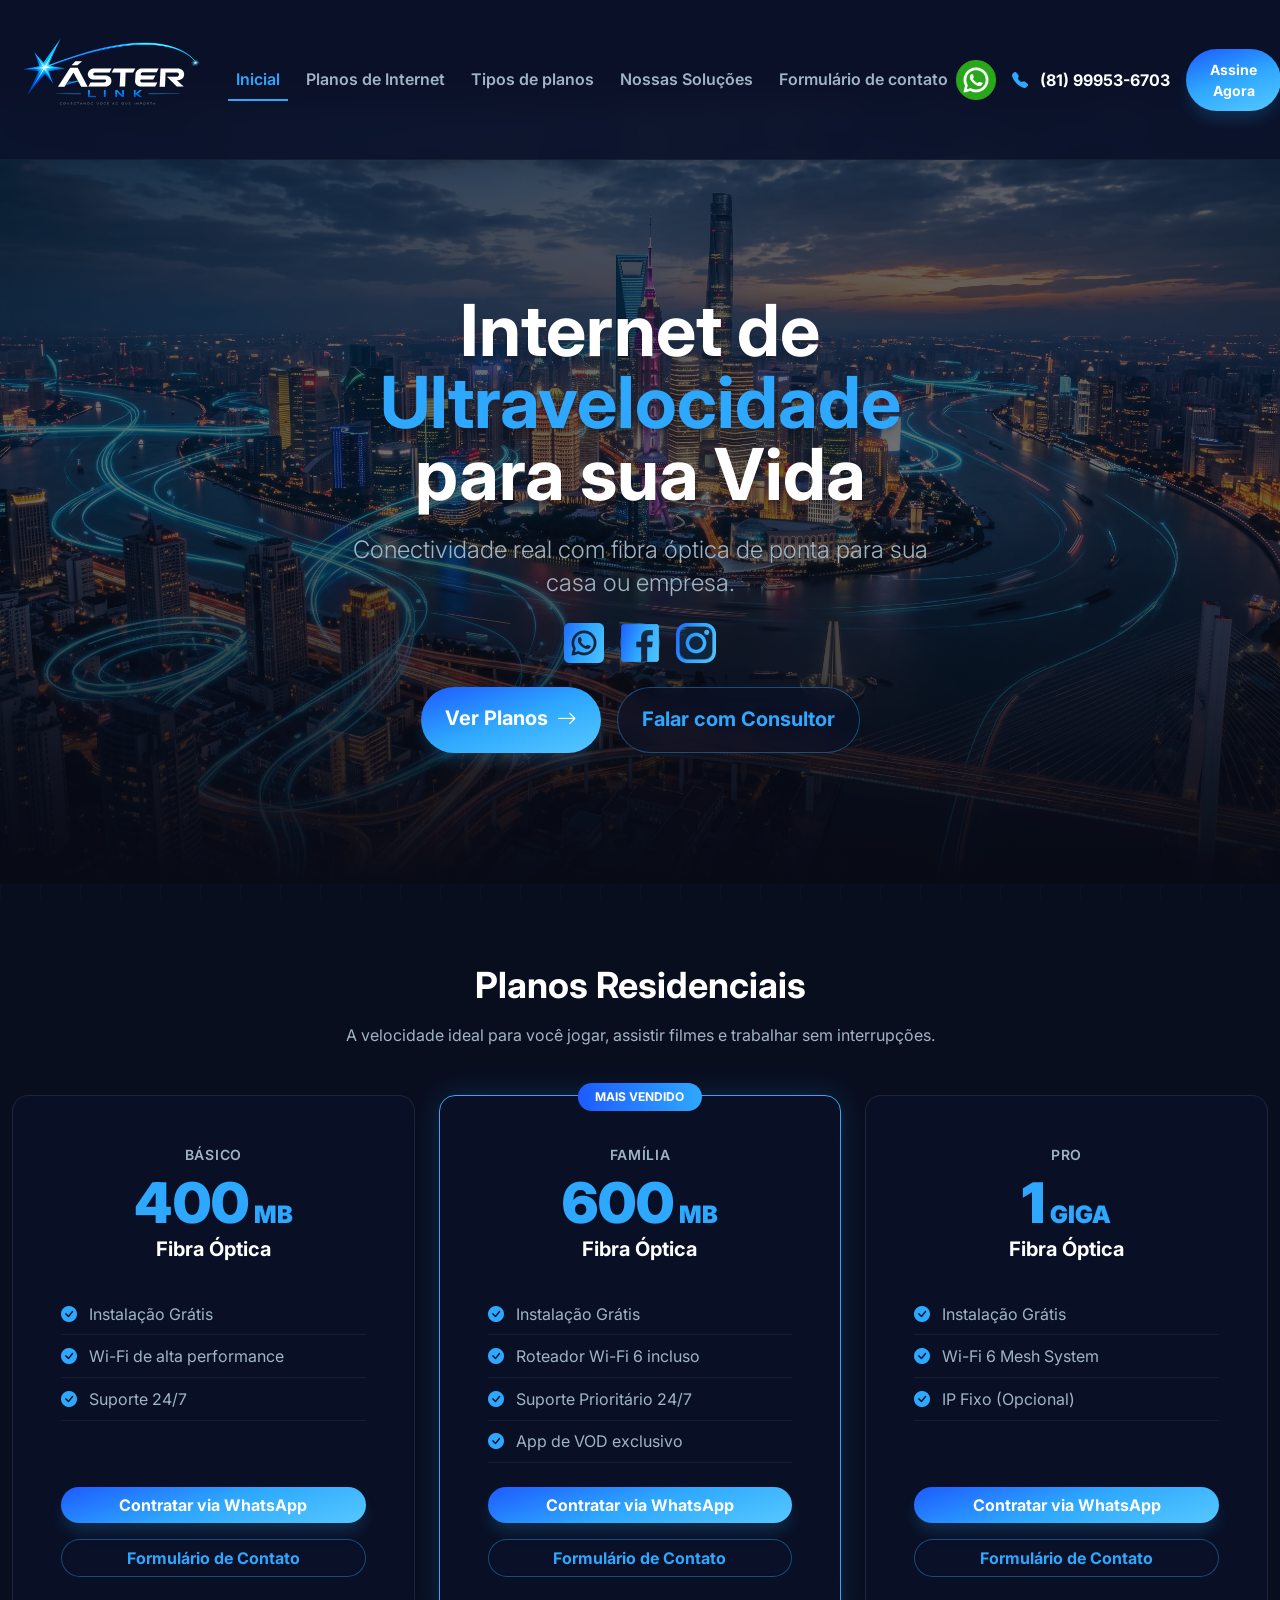
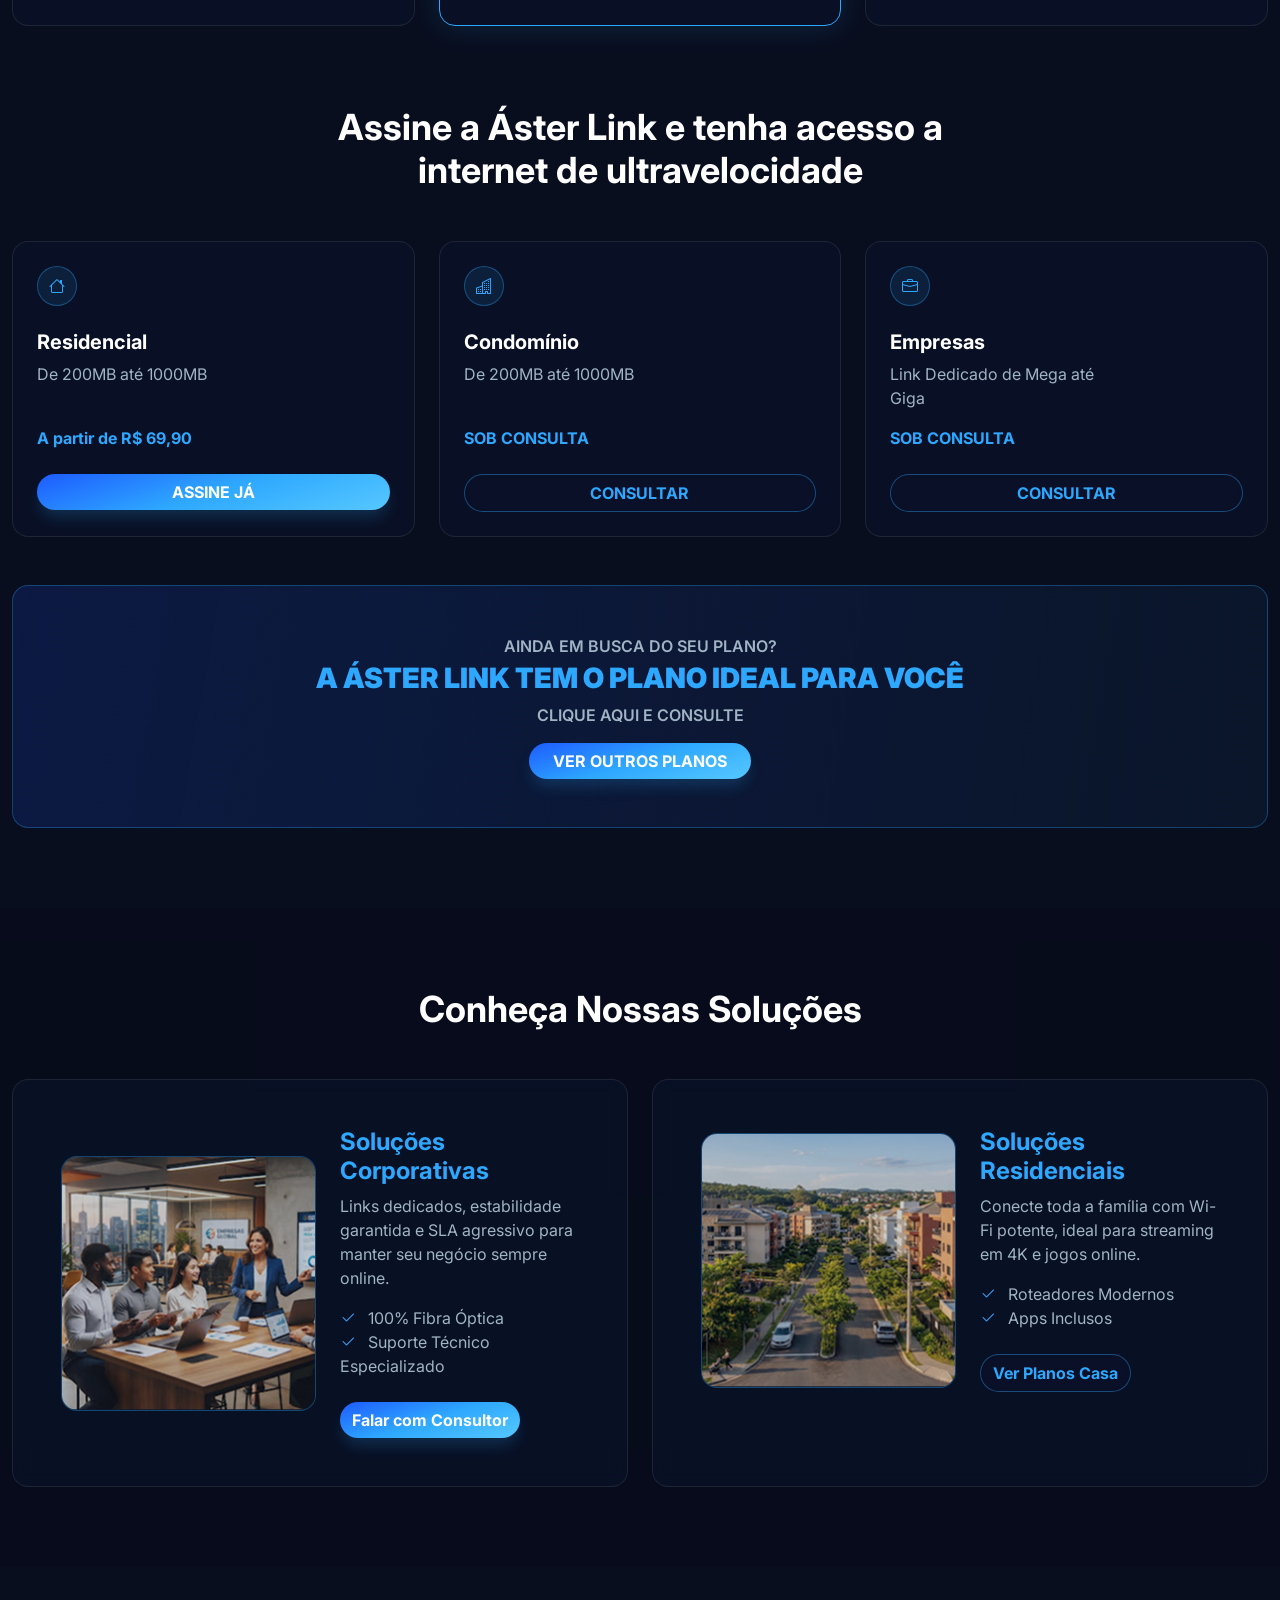
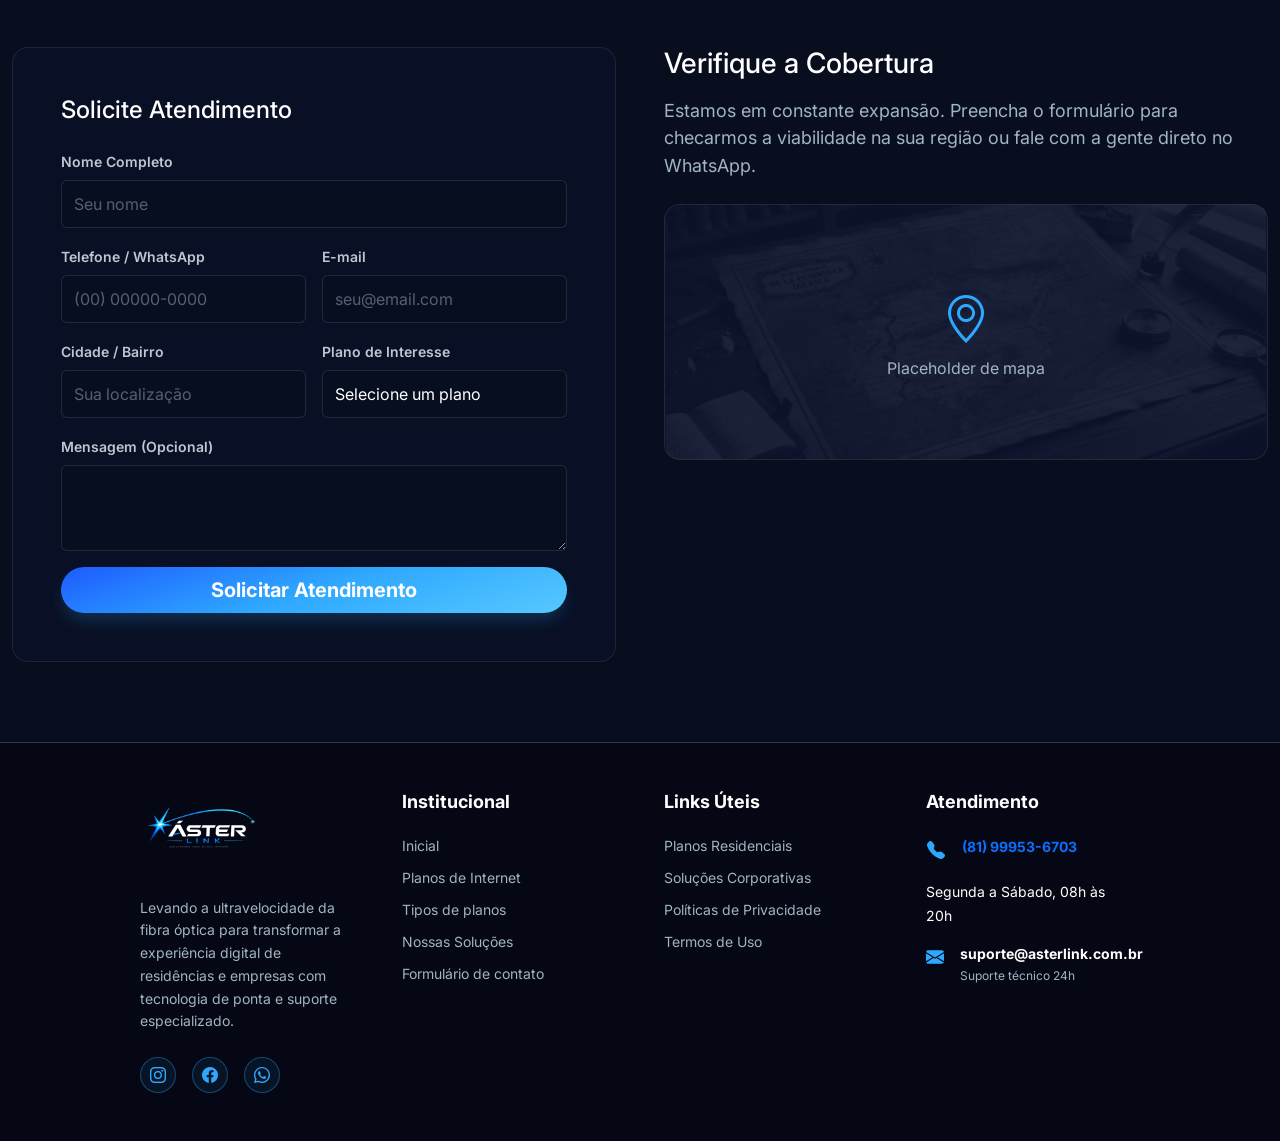
==== index.html @ aaddfce3 "first commit" ====
﻿<!doctype html>
<html lang="pt-BR">
<head>
 <meta charset="utf-8">
  <meta name="viewport" content="width=device-width, initial-scale=1" >
  <title>Internet Fibra Óptica em Jaboatão e Recife | Áster Link</title>
  <meta name="description" content="Planos de fibra óptica para residências, condomínios e empresas em Candeias, Jaboatão dos Guararapes e Recife. Consulte a cobertura.">
  <!-- Substitua pelo domínio definitivo da empresa -->
  <link
    rel="canonical"
    href="https://www.asterlink.com.br/"
  >

  <meta property="og:locale" content="pt_BR">
  <meta property="og:type" content="website">
  <meta property="og:site_name" content="Áster Link">

  <meta
    property="og:title"
    content="Internet Fibra Óptica em Jaboatão e Recife | Áster Link"
  >

  <meta
    property="og:description"
    content="Planos residenciais, empresariais e para condomínios. Consulte a cobertura da Áster Link."
  >

  <meta
    property="og:url"
    content="https://www.asterlink.com.br/"
  >

  <meta
    property="og:image"
    content="https://www.asterlink.com.br/assets/imagens/aster-link-compartilhamento.jpg"
  >

  <meta name="twitter:card" content="summary_large_image">

  <link rel="icon" href="/assets/icon/Fiveicon2.svg">

  <link rel="preconnect" href="https://fonts.googleapis.com">
  <link rel="preconnect" href="https://fonts.gstatic.com" crossorigin>

  <link
    href="https://fonts.googleapis.com/css2?family=Inter:wght@300;400;600;700;900&display=swap"
    rel="stylesheet"
  >

  <link
    href="https://cdn.jsdelivr.net/npm/bootstrap@5.3.8/dist/css/bootstrap.min.css"
    rel="stylesheet"
  >

  <link
    href="https://cdn.jsdelivr.net/npm/bootstrap-icons@1.13.1/font/bootstrap-icons.min.css"
    rel="stylesheet"
  >

  <link rel="stylesheet" href="style.css">
  <script type="application/ld+json">
  {
    "@context": "https://schema.org",
    "@type": "Organization",
    "name": "Áster Link",
    "url": "https://www.asterlink.com.br/",
    "logo": "https://www.asterlink.com.br/assets/logo/aster-link-logo.svg",
    "email": "contato@asterlink.com.br",
    "telephone": "+55-81-XXXXXXXXX",
    "areaServed": [
      {
        "@type": "City",
        "name": "Jaboatão dos Guararapes, Pernambuco"
      },
      {
        "@type": "City",
        "name": "Recife, Pernambuco"
      },
      {
        "@type": "Place",
        "name": "Candeias, Jaboatão dos Guararapes - PE"
      },
      {
        "@type": "Place",
        "name": "Cajueiro Seco, Jaboatão dos Guararapes - PE"
      },
      {
        "@type": "Place",
        "name": "Conjunto Dom Hélder Câmara, Jaboatão dos Guararapes - PE"
      },
      {
        "@type": "Place",
        "name": "Conjunto Residencial Catamarã, Jaboatão dos Guararapes - PE"
      }
    ],
    "sameAs": [
      "URL_REAL_DO_INSTAGRAM",
      "URL_REAL_DO_FACEBOOK"
    ]
  }
  </script>
</head>
<body>
  <header class="site-header">
    <nav class="navbar navbar-expand-xl navbar-dark py-2" aria-label="Navegação principal">
      <div class="container-xl">
        <a class="navbar-brand logo-placeholder d-flex align-items-center justify-content-center" href="#inicio" aria-label="Áster Link - Inicial">
          <!-- <i class="bi bi-broadcast-pin" aria-hidden="true"></i><span>ÁSTER LINK</span> -->
           <img class="logoDaEmpresa" src="assets/logoDaEmpresa/VERSÃO 6 LOGO DA ÁSTER 1SVG.svg" alt="logo ÁSTER LINK">
        </a>
        <button class="navbar-toggler border-0 shadow-none" type="button" data-bs-toggle="collapse" data-bs-target="#mainNav" aria-controls="mainNav" aria-expanded="false" aria-label="Abrir menu">
          <span class="navbar-toggler-icon"></span>
        </button>
        <div class="collapse navbar-collapse" id="mainNav">
          <ul class="navbar-nav primary-nav me-auto mb-3 mb-xl-0">
            <li class="nav-item"><a class="nav-link active" href="#inicio">Inicial</a></li>
            <li class="nav-item"><a class="nav-link" href="#planos">Planos de Internet</a></li>
            <li class="nav-item"><a class="nav-link" href="#modelos">Tipos de planos</a></li>
            <li class="nav-item"><a class="nav-link" href="#solucoes">Nossas Soluções</a></li>
            <li class="nav-item"><a class="nav-link" href="#formulario">Formulário de contato</a></li>
          </ul>
          <div class="d-flex flex-column flex-xl-row align-items-xl-center gap-3">
            <a href="https://wa.me/5581999536703">
              <img id="whatMenu" src="assets/IconesDeRedeSociais/whatsapp menu.svg" alt="" srcset="">
            </a>
            <a class="contact-link" href="tel:+5581999536703">
                <i class="bi bi-telephone-fill me-2" aria-hidden="true"></i>
               (81) 99953-6703</a>
            <a class="btn btn-gradient btn-sm rounded-pill px-4 btnPreenchimento" href="#formulario">Assine Agora</a>
          </div>
        </div>
      </div>
    </nav>
  </header>

  <main>
    <section id="inicio" class="hero d-flex align-items-center text-center">
      <div class="container position-relative">
        <div class="row justify-content-center">
          <div class="col-lg-9">
            <h1 class="hero-title mb-4">Internet de<br><span>Ultravelocidade</span><br>para sua Vida</h1>
            <p class="hero-lead mx-auto mb-4">Conectividade real com fibra óptica de ponta para sua<br class="d-none d-md-block"> casa ou empresa.</p>
            <div class="d-flex justify-content-center gap-3 mb-4" aria-label="Ícones temporários">
              <span class="icon-placeholder">
                <!-- <i class="bi bi-wifi"></i> -->
                <a href="https://wa.me/5581999536703">
                  <img class="icons-sessao1" src="assets/IconesDeRedeSociais/whatsapp azul  (1).svg" alt="" srcset="">
                </a>
              </span>
              <span class="icon-placeholder">
                <!-- <i class="bi bi-lightning-charge"></i> -->
                <img class="icons-sessao1" src="assets/IconesDeRedeSociais/Facebook azul.svg" alt="" srcset="">
              </span>
              <span class="icon-placeholder">
                <!-- <i class="bi bi-router"></i> -->
                <img class="icons-sessao1" src="assets/IconesDeRedeSociais/instagram azul  (3).svg" alt="" srcset="">
              </span>
            </div>
            <div class="d-flex flex-column flex-sm-row justify-content-center gap-3">
              <a class="btn btn-gradient btn-lg rounded-pill px-4" id="btn-sessao1-ver-planos" href="#planos">Ver Planos <i class="bi bi-arrow-right ms-1"></i></a>
              <a class="btn btn-outline-brand btn-lg rounded-pill px-4" id="btn-sessao1-falar-com-consultor" href="https://wa.me/5581999536703">Falar com Consultor</a>
            </div>
          </div>
        </div>
      </div>
    </section>

    <section id="planos" class="section-space">
      <div class="container-xl">
        <div class="section-heading text-center mx-auto mb-5">
          <h2>Planos Residenciais</h2>
          <p>A velocidade ideal para você jogar, assistir filmes e trabalhar sem interrupções.</p>
        </div>
        <div class="row g-4 align-items-stretch">
          <div class="col-lg-4">
            <article class="card plan-card h-100 text-center">
              <div class="card-body d-flex flex-column p-4 p-xl-5">
                <span class="plan-label">BÁSICO</span>
                <div class="plan-speed"><strong>400</strong><span>MB</span></div>
                <h3>Fibra Óptica</h3>
                <ul class="list-unstyled plan-features text-start my-4">
                  <li><i class="bi bi-check-circle-fill"></i> Instalação Grátis</li>
                  <li><i class="bi bi-check-circle-fill"></i> Wi-Fi de alta performance</li>
                  <li><i class="bi bi-check-circle-fill"></i> Suporte 24/7</li>
                </ul>
                <div class="mt-auto d-grid gap-3">
                  <a class="btn btn-gradient rounded-pill" href="https://wa.me/5581999536703">Contratar via WhatsApp</a>
                  <a class="btn btn-outline-brand rounded-pill" href="#formulario">Formulário de Contato</a>
                </div>
              </div>
            </article>
          </div>
          <div class="col-lg-4">
            <article class="card plan-card featured h-100 text-center">
              <span class="badge popular-badge rounded-pill">MAIS VENDIDO</span>
              <div class="card-body d-flex flex-column p-4 p-xl-5">
                <span class="plan-label">FAMÍLIA</span>
                <div class="plan-speed"><strong>600</strong><span>MB</span></div>
                <h3>Fibra Óptica</h3>
                <ul class="list-unstyled plan-features text-start my-4">
                  <li><i class="bi bi-check-circle-fill"></i> Instalação Grátis</li>
                  <li><i class="bi bi-check-circle-fill"></i> Roteador Wi-Fi 6 incluso</li>
                  <li><i class="bi bi-check-circle-fill"></i> Suporte Prioritário 24/7</li>
                  <li><i class="bi bi-check-circle-fill"></i> App de VOD exclusivo</li>
                </ul>
                <div class="mt-auto d-grid gap-3">
                  <a class="btn btn-gradient rounded-pill" href="https://wa.me/5581999536703">Contratar via WhatsApp</a>
                  <a class="btn btn-outline-brand rounded-pill" href="#formulario">Formulário de Contato</a>
                </div>
              </div>
            </article>
          </div>
          <div class="col-lg-4">
            <article class="card plan-card h-100 text-center">
              <div class="card-body d-flex flex-column p-4 p-xl-5">
                <span class="plan-label">PRO</span>
                <div class="plan-speed"><strong>1</strong><span>GIGA</span></div>
                <h3>Fibra Óptica</h3>
                <ul class="list-unstyled plan-features text-start my-4">
                  <li><i class="bi bi-check-circle-fill"></i> Instalação Grátis</li>
                  <li><i class="bi bi-check-circle-fill"></i> Wi-Fi 6 Mesh System</li>
                  <li><i class="bi bi-check-circle-fill"></i> IP Fixo (Opcional)</li>
                </ul>
                <div class="mt-auto d-grid gap-3">
                  <a class="btn btn-gradient rounded-pill" href="https://wa.me/5581999536703">Contratar via WhatsApp</a>
                  <a class="btn btn-outline-brand rounded-pill" href="#formulario">Formulário de Contato</a>
                </div>
              </div>
            </article>
          </div>
        </div>
      </div>
    </section>

    <section id="modelos" class="section-space pt-0">
      <div class="container-xl">
        <div class="section-heading text-center mx-auto mb-5">
          <h2>Assine a Áster Link e tenha acesso a<br class="d-none d-md-block"> internet de ultravelocidade</h2>
        </div>
        <div class="row g-4">
          <div class="col-md-4"><article class="card offer-card h-100 p-4"><span class="icon-placeholder mb-4"><i class="bi bi-house"></i></span><h3>Residencial</h3><p>De 200MB até 1000MB</p><strong>A partir de R$ 69,90</strong><a class="btn btn-gradient rounded-pill mt-4" href="https://wa.me/5581999536703">ASSINE JÁ</a></article></div>
          <div class="col-md-4"><article class="card offer-card h-100 p-4"><span class="icon-placeholder mb-4"><i class="bi bi-buildings"></i></span><h3>Condomínio</h3><p>De 200MB até 1000MB</p><strong>SOB CONSULTA</strong><a class="btn btn-outline-brand rounded-pill mt-4" href="https://wa.me/5581999536703">CONSULTAR</a></article></div>
          <div class="col-md-4"><article class="card offer-card h-100 p-4"><span class="icon-placeholder mb-4"><i class="bi bi-briefcase"></i></span><h3>Empresas</h3><p>Link Dedicado de Mega até<br>Giga</p><strong>SOB CONSULTA</strong><a class="btn btn-outline-brand rounded-pill mt-4" href="https://wa.me/5581999536703">CONSULTAR</a></article></div>
        </div>
        <aside class="other-plans mt-5 p-4 p-lg-5 text-center">
          <p class="mb-1">AINDA EM BUSCA DO SEU PLANO?</p>
          <h3>A ÁSTER LINK TEM O PLANO IDEAL PARA VOCÊ</h3>
          <p>CLIQUE AQUI E CONSULTE</p>
          <a class="btn btn-gradient rounded-pill px-4" href="https://wa.me/5581999536703"">VER OUTROS PLANOS</a>
        </aside>
      </div>
    </section>

    <section id="solucoes" class="section-space solutions-section">
      <div class="container-xl">
        <div class="section-heading text-center mx-auto mb-5"><h2>Conheça Nossas Soluções</h2></div>
        <div class="row g-4">
          <div class="col-lg-6">
            <article class="card solution-card h-100 p-4 p-lg-5">
              <div class="row g-4 align-items-center"><div class="col-sm-auto"><div class="solution-photo"><img src="assets/backgroundEImgens/Empresas.png" alt="Soluções Corporativas" loading="lazy"></div></div><div class="col"><h3>Soluções<br>Corporativas</h3><p>Links dedicados, estabilidade garantida e SLA agressivo para manter seu negócio sempre online.</p><ul class="list-unstyled mb-4"><li><i class="bi bi-check2"></i> 100% Fibra Óptica</li><li><i class="bi bi-check2"></i> Suporte Técnico Especializado</li></ul><a class="btn btn-gradient rounded-pill" href="https://wa.me/5581999536703">Falar com Consultor</a></div></div>
            </article>
          </div>
          <div class="col-lg-6">
            <article class="card solution-card h-100 p-4 p-lg-5">
              <div class="row g-4 align-items-center"><div class="col-sm-auto"><div class="solution-photo"><img src="assets/backgroundEImgens/Residencial.png" alt="Soluções Residenciais" loading="lazy"></div></div><div class="col"><h3>Soluções<br>Residenciais</h3><p>Conecte toda a família com Wi-Fi potente, ideal para streaming em 4K e jogos online.</p><ul class="list-unstyled mb-4"><li><i class="bi bi-check2"></i> Roteadores Modernos</li><li><i class="bi bi-check2"></i> Apps Inclusos</li></ul><a class="btn btn-outline-brand rounded-pill" href="https://wa.me/5581999536703">Ver Planos Casa</a></div></div>
            </article>
          </div>
        </div>
      </div>
    </section>

    <section id="formulario" class="section-space">
      <div class="container-xl">
        <div class="row g-5 align-items-start">
          <div class="col-lg-6">
            <div class="form-panel p-4 p-lg-5">
              <h2 class="h4 mb-4">Solicite Atendimento</h2>
              <form id="contact-form">
                <div class="mb-3">
                    <label class="form-label" for="nome">Nome Completo</label>
                    <input class="form-control" id="nome" name="nome" type="text" placeholder="Seu nome">
                </div>
                <div class="row g-3">
                    <div class="col-md-6">
                        <label class="form-label" for="telefone">Telefone / WhatsApp</label>
<input class="form-control" id="telefone" name="telefone" type="tel" placeholder="(00) 00000-0000">
                    </div>
                    <div class="col-md-6">
                        <label class="form-label" for="email">E-mail</label>
                        <input class="form-control" id="email" name="email" type="email" placeholder="seu@email.com">
                    </div>
                </div>
                <div class="row g-3 mt-0">
                    <div class="col-md-6">
                        <label class="form-label" for="local">Cidade / Bairro</label>
                        <input class="form-control" id="local" name="cidade" type="text" placeholder="Sua localização">
                    </div>
                    <div class="col-md-6">
                        <label class="form-label" for="plano">Plano de Interesse</label>
                        <select class="form-select" id="plano" name="tipodeplano">
                            <option>Selecione um plano</option>
                            <option>Básico - 400 Mega</option>
                            <option>Família - 600 Mega</option>
                            <option>Pro - 1 Giga</option>
                            <option>Plano para Condomínio</option>
                            <option>Plano para Empresas</option>
                        </select>
                    </div>
                </div>
                <div class="my-3">
                    <label class="form-label" for="mensagem">Mensagem (Opcional)</label>
<textarea class="form-control" id="mensagem" name="mensagem" rows="3" placeholder="Como podemos ajudar?">
                    </textarea>
                </div>
                <button class="btn btn-gradient btn-lg rounded-pill w-100" type="submit">Solicitar Atendimento</button>
              </form>
            </div>
          </div>
          <div class="col-lg-6">
            <h2 class="h3 mb-3">Verifique a Cobertura</h2>
            <p class="coverage-copy mb-4">Estamos em constante expansão. Preencha o formulário para checarmos a viabilidade na sua região ou fale com a gente direto no WhatsApp.</p>
            <div class="coverage-map d-flex flex-column justify-content-center align-items-center text-center">
                <i class="bi bi-geo-alt"></i><span>Placeholder de mapa</span>
            </div>
          </div>
        </div>
      </div>
    </section>
  </main>

  <footer class="site-footer">
    <div class="container footer-container py-5">
      <div class="row g-5">
        <div class="col-md-6 col-lg-3">
          <a class="footer-brand d-inline-flex flex-column mb-4" href="#inicio" aria-label="Áster Link - Inicial">
            <!-- <span>Áster</span><span>Link</span> -->
             <img class="logoDaEmpresa2" src="assets/logoDaEmpresa/VERSÃO 6 LOGO DA ÁSTER 1SVG.svg" alt="logo ÁSTER LINK">
          </a>
          <p class="footer-description mb-4">Levando a ultravelocidade da<br class="d-none d-lg-block"> fibra óptica para transformar a<br class="d-none d-lg-block"> experiência digital de<br class="d-none d-lg-block"> residências e empresas com<br class="d-none d-lg-block"> tecnologia de ponta e suporte<br class="d-none d-lg-block"> especializado.</p>
          <div class="d-flex gap-3" aria-label="Redes sociais">
            <a class="footer-social" href="#" aria-label="Instagram"><i class="bi bi-instagram" aria-hidden="true"></i></a>
            <a class="footer-social" href="#" aria-label="Facebook"><i class="bi bi-facebook" aria-hidden="true"></i></a>
            <a class="footer-social" href="https://wa.me/5581999536703" aria-label="WhatsApp"><i class="bi bi-whatsapp" aria-hidden="true"></i></a>
          </div>
        </div>

        <div class="col-md-6 col-lg-3">
          <h2 class="footer-title">Institucional</h2>
          <nav class="footer-nav" aria-label="Links institucionais">
            <a href="#inicio">Inicial</a>
            <a href="#planos">Planos de Internet</a>
            <a href="#modelos">Tipos de planos</a>
            <a href="#solucoes">Nossas Soluções</a>
            <a href="#formulario">Formulário de contato</a>
          </nav>
        </div>


        <div class="col-md-6 col-lg-3">
          <h2 class="footer-title">Links Úteis</h2>
          <nav class="footer-nav" aria-label="Links úteis">
            <a href="#planos">Planos Residenciais</a><a href="#solucoes">Soluções Corporativas</a><a href="politica-de-privacidade.html">Políticas de Privacidade</a><a href="termos-de-uso.html">Termos de Uso</a>
          </nav>
        </div>

        <div class="col-md-6 col-lg-3">
          <h2 class="footer-title">Atendimento</h2>
          <div class="d-flex flex-column gap-3">
            <div class="footer-contact d-flex align-items-start gap-3">
              <a class="d-flex align-items-start gap-3" href="tel:+5581999536703">
                <i class="bi bi-telephone-fill" aria-hidden="true"></i>
                <strong class="d-block">(81) 99953-6703</strong>
              </a>
            </div>
            <span><small>Segunda a Sábado, 08h às<br>20h</small></span>
            <a class="footer-contact d-flex align-items-start gap-3" href="mailto:contato@asterlink.com.br">
              <i class="bi bi-envelope-fill" aria-hidden="true"></i>
              <span><strong class="d-block">suporte@asterlink.com.br</strong><small>Suporte técnico 24h</small></span>
            </a>
            <!-- <div><span class="cnpj">CNPJ: 01.000.000/0000-00</span></div> -->
          </div>
        </div>
      </div>
    </div>
  </footer>
  <script src="interect.js" defer></script>
  <script src="https://cdn.jsdelivr.net/npm/bootstrap@5.3.8/dist/js/bootstrap.bundle.min.js"></script>
  
</body>
</html>
---- style.css ----
﻿@charset "UTF-8";

:root {
  --aster-bg: #090e1f;
  --aster-bg-deep: #050814;
  --aster-panel: rgba(11, 18, 41, .72);
  --aster-blue: #2ea8ff;
  --aster-blue-dark: #1d5bff;
  --aster-blue-light: #56c8ff;
  --aster-text: #fff;
  --aster-muted: #a0b4c4;
  --aster-border: rgba(63, 72, 82, .38);
}

.logoDaEmpresa {
    width: 200px;
    height: auto;
}

.logoDaEmpresa2 {
    width: 123px;
    height: auto;
}

#whatMenu {
    width: 40px;
    height: auto;
}

.btnPreenchimento {
    padding: 10px 24px;
}

.icons-sessao1 {
    width: 40px;
    height: auto;
}

#btn-sessao1-ver-planos {
    padding: 16px 32px 17.5px 32px;
}

#btn-sessao1-falar-com-consultor {
    padding: 16px 32px 17.5px 32px;
}

html { scroll-behavior: smooth; scroll-padding-top: 105px; }
body { width: 100%; min-width: 0; padding-top: 104px; overflow-x: clip; background-color: var(--aster-bg); color: var(--aster-text); font-family: Inter, sans-serif; }
body::before { content: ""; position: fixed; inset: 0; z-index: -1; pointer-events: none; background-image: linear-gradient(rgba(46,168,255,.03) 1px, transparent 1px), linear-gradient(90deg, rgba(46,168,255,.03) 1px, transparent 1px); background-size: 40px 40px; }
a { text-decoration: none; }
.container-xl { max-width: 1280px; }

.site-header { position: absolute; top: 0; right: 0; left: 0; z-index: 1030; width: 100%; background: rgba(11,18,41,.88); border-bottom: 1px solid rgba(42,58,72,.3); backdrop-filter: blur(12px); box-shadow: 0 10px 15px -3px rgba(0,0,0,.1); }
.navbar-brand { color: #fff; }
.logo-placeholder { gap: .55rem; font-size: 1.05rem; font-weight: 900; letter-spacing: .05em; }
.logo-placeholder .bi { color: var(--aster-blue); font-size: 2rem; }
.navbar .nav-link { color: var(--aster-muted); font-weight: 600; }
.navbar .nav-link:hover, .navbar .nav-link.active { color: var(--aster-blue); }
.navbar .nav-link.active { border-bottom: 2px solid var(--aster-blue); }
.navbar .primary-nav { gap: 10px; }
.navbar .primary-nav .nav-link { white-space: nowrap; }
.contact-link { color: #fff; font-weight: 700; white-space: nowrap; }
.contact-link .bi { color: var(--aster-blue); }

.btn { border-width: 1px; font-weight: 700; }
.btn-gradient { color: #fff; border: 0; background: linear-gradient(162deg, var(--aster-blue-dark), var(--aster-blue) 50%, var(--aster-blue-light)); box-shadow: 0 10px 15px -3px rgba(46,168,255,.2); }
.btn-gradient:hover, .btn-gradient:focus { color: #fff; filter: brightness(1.1); transform: translateY(-1px); }
.btn-outline-brand { color: var(--aster-blue); border-color: rgba(46,168,255,.4); background: rgba(11,18,41,.6); backdrop-filter: blur(8px); }
.btn-outline-brand:hover, .btn-outline-brand:focus { color: #fff; border-color: var(--aster-blue); background: rgba(46,168,255,.18); }

.hero { min-height: 780px; padding: 150px 0 90px; position: relative; overflow: hidden; background: linear-gradient(180deg, rgba(9,14,31,.48), rgba(9,14,31,.35) 50%, var(--aster-bg)), url("assets/backgroundEImgens/backgroundFuturista85.webp") center/cover no-repeat; }
.hero::before { content: ""; position: absolute; inset: 0; background: rgba(7,7,7,.35); }
.hero-title { position: relative; font-size: clamp(3rem, 5.6vw, 4.5rem); font-weight: 700; line-height: 1; text-shadow: 0 10px 8px rgba(0,0,0,.08), 0 4px 3px rgba(0,0,0,.1); }
.hero-title span { color: var(--aster-blue); }
.hero-lead, .section-heading p, .coverage-copy { color: var(--aster-muted); }
.hero-lead { max-width: 672px; font-size: clamp(1.1rem, 2vw, 1.5rem); font-weight: 300; line-height: 1.35; }
.icon-placeholder { width: 40px; height: 40px; flex: 0 0 40px; display: inline-flex; align-items: center; justify-content: center; color: var(--aster-blue); border: 1px solid rgba(46,168,255,.35); border-radius: 50%; background: rgba(46,168,255,.1); }

.section-space { padding: 80px 0; }
.section-heading { max-width: 760px; }
.section-heading h2 { font-size: clamp(1.85rem, 3vw, 2.25rem); font-weight: 700; }
.section-heading p { margin: 1rem 0 0; }
.card { color: var(--aster-text); background: var(--aster-panel); border: 1px solid var(--aster-border); border-radius: 1rem; backdrop-filter: blur(8px); }
.plan-card { position: relative; transition: transform .2s, border-color .2s; }
.plan-card:hover { transform: translateY(-5px); border-color: rgba(46,168,255,.65); }
.plan-card.featured { border-color: var(--aster-blue); box-shadow: 0 0 30px rgba(46,168,255,.16); }
.popular-badge { position: absolute; top: -13px; left: 50%; z-index: 1; transform: translateX(-50%); padding: .5rem 1.1rem; color: #fff; background: linear-gradient(90deg, var(--aster-blue-dark), var(--aster-blue)); }
.plan-label { color: var(--aster-muted); font-size: .875rem; font-weight: 600; letter-spacing: .05em; }
.plan-speed { display: flex; justify-content: center; align-items: baseline; gap: .35rem; margin: .6rem 0 .25rem; color: var(--aster-blue); font-weight: 900; }
.plan-speed strong { font-size: 3.5rem; line-height: 1; }
.plan-speed span { font-size: 1.5rem; }
.plan-card h3 { font-size: 1.25rem; font-weight: 700; }
.plan-features { color: var(--aster-muted); }
.plan-features li { padding: .55rem 0; border-bottom: 1px solid rgba(63,72,82,.22); }
.plan-features .bi, .solution-card li .bi { margin-right: .5rem; color: var(--aster-blue); }

.offer-card { align-items: flex-start; }
.offer-card h3 { font-size: 1.25rem; font-weight: 700; }
.offer-card p { min-height: 48px; color: var(--aster-muted); }
.offer-card strong { color: var(--aster-blue); }
.offer-card .btn { width: 100%; }
.other-plans { border: 1px solid rgba(46,168,255,.3); border-radius: 1rem; background: linear-gradient(100deg, rgba(29,91,255,.16), rgba(46,168,255,.05)); }
.other-plans p { color: var(--aster-muted); font-weight: 600; }
.other-plans h3 { color: var(--aster-blue); font-weight: 900; }

.solutions-section { background: rgba(5,8,20,.32); }
.solution-card h3 { color: var(--aster-blue); font-size: 1.5rem; font-weight: 700; }
.solution-card p, .solution-card li { color: var(--aster-muted); }
.solution-photo { width: 255px; height: 255px; flex: 0 0 255px; border-radius: 1rem; overflow: hidden; border: 1px solid rgba(46,168,255,.3); background: rgba(46,168,255,.08); }
.solution-photo img { width: 100%; height: 100%; display: block; object-fit: cover; }
.solution-icon { width: 92px; height: 92px; display: inline-flex; align-items: center; justify-content: center; border-radius: 1rem; color: var(--aster-blue); font-size: 2.5rem; background: rgba(46,168,255,.1); border: 1px solid rgba(46,168,255,.3); }

.form-panel { border: 1px solid var(--aster-border); border-radius: 1rem; background: var(--aster-panel); backdrop-filter: blur(8px); }
.form-label { color: #bfc7d3; font-size: .875rem; font-weight: 600; }
.form-control, .form-select { min-height: 48px; color: #fff; border-color: rgba(63,72,82,.45); background-color: rgba(9,14,31,.72); }
.form-control::placeholder { color: rgba(160,180,196,.5); }
.form-control:focus, .form-select:focus { color: #fff; border-color: var(--aster-blue); background-color: rgba(9,14,31,.9); box-shadow: 0 0 0 .25rem rgba(46,168,255,.12); }
.form-select { --bs-form-select-bg-img: none; }
.coverage-copy { font-size: 1.125rem; line-height: 1.55; }
.coverage-map { min-height: 256px; overflow: hidden; border: 1px solid var(--aster-border); border-radius: 1rem; color: var(--aster-muted); background: linear-gradient(rgba(11,18,41,.72),rgba(11,18,41,.72)), url("assets/backgroundEImgens/Overlay+Border+OverlayBlur.png") center/cover; }
.coverage-map .bi { color: var(--aster-blue); font-size: 3rem; }

.site-footer { border-top: 1px solid #2a3a48; background: var(--aster-bg-deep); }
.footer-container { max-width: 1024px; }
.footer-brand { color: #fff; font-size: 1.5rem; font-weight: 700; line-height: 1.15; }
.footer-brand span:last-child { color: var(--aster-blue); }
.footer-brand:hover { color: #fff; }
.footer-description { color: var(--aster-muted); font-size: .875rem; line-height: 1.625; }
.footer-title { margin-bottom: 1.5rem; font-size: 1.125rem; font-weight: 700; }
.footer-nav { display: flex; flex-direction: column; gap: .75rem; }
.footer-nav a { color: var(--aster-muted); font-size: .875rem; line-height: 1.25rem; }
.footer-nav a:hover, .footer-contact:hover strong { color: var(--aster-blue); }
.footer-social { width: 36px; height: 36px; display: inline-flex; align-items: center; justify-content: center; color: var(--aster-blue); border: 1px solid rgba(46,168,255,.35); border-radius: 50%; background: rgba(46,168,255,.08); }
.footer-social:hover { color: #fff; border-color: var(--aster-blue); background: var(--aster-blue); }
.footer-contact { color: #fff; font-size: .875rem; }
.footer-contact .bi { width: 20px; color: var(--aster-blue); font-size: 1.125rem; text-align: center; }
.footer-contact strong { transition: color .15s ease-in-out; }
.footer-contact small { color: var(--aster-muted); font-size: .75rem; line-height: 1rem; }
.cnpj { display: inline-block; padding: .5rem 1rem; color: rgba(160,180,196,.7); border: 1px solid rgba(42,58,72,.3); border-radius: 1rem; background: rgba(11,18,41,.6); font-size: .625rem; letter-spacing: .1em; text-transform: uppercase; backdrop-filter: blur(8px); }

.legal-main {
  min-height: 70vh;
}

.legal-hero {
  position: relative;
  overflow: hidden;
  padding: 88px 0 72px;
  border-bottom: 1px solid var(--aster-border);
  background:
    radial-gradient(circle at 80% 20%, rgba(46, 168, 255, .18), transparent 38%),
    linear-gradient(145deg, rgba(29, 91, 255, .12), rgba(5, 8, 20, .2));
}

.legal-hero::after {
  position: absolute;
  right: -120px;
  bottom: -180px;
  width: 420px;
  height: 420px;
  border: 1px solid rgba(46, 168, 255, .2);
  border-radius: 50%;
  content: "";
}

.legal-eyebrow {
  margin-bottom: 1rem;
  color: var(--aster-blue);
  font-size: .75rem;
  font-weight: 700;
  letter-spacing: .14em;
  text-transform: uppercase;
}

.legal-title {
  max-width: 820px;
  margin-bottom: 1.25rem;
  font-size: clamp(2.4rem, 6vw, 4.5rem);
  font-weight: 700;
  line-height: 1.05;
}

.legal-intro {
  max-width: 760px;
  margin-bottom: 1.5rem;
  color: var(--aster-muted);
  font-size: 1.125rem;
  line-height: 1.7;
}

.legal-updated {
  display: inline-flex;
  align-items: center;
  gap: .5rem;
  padding: .55rem .9rem;
  border: 1px solid rgba(46, 168, 255, .28);
  border-radius: 999px;
  color: #dce9f2;
  background: rgba(11, 18, 41, .62);
  font-size: .8rem;
}

.legal-content {
  padding: 72px 0 96px;
}

.legal-toc,
.legal-document {
  border: 1px solid var(--aster-border);
  border-radius: 1rem;
  background: var(--aster-panel);
  backdrop-filter: blur(8px);
}

.legal-toc {
  position: sticky;
  top: 124px;
  padding: 1.5rem;
}

.legal-toc-title {
  margin-bottom: 1rem;
  font-size: .8rem;
  font-weight: 700;
  letter-spacing: .1em;
  text-transform: uppercase;
}

.legal-toc nav {
  display: flex;
  flex-direction: column;
  gap: .35rem;
}

.legal-toc a {
  padding: .45rem .65rem;
  border-left: 2px solid transparent;
  color: var(--aster-muted);
  font-size: .85rem;
}

.legal-toc a:hover,
.legal-toc a:focus {
  border-left-color: var(--aster-blue);
  color: var(--aster-blue);
}

.legal-document {
  padding: clamp(1.5rem, 4vw, 3.5rem);
}

.legal-notice {
  margin-bottom: 2.5rem;
  padding: 1.25rem 1.4rem;
  border: 1px solid rgba(46, 168, 255, .32);
  border-radius: .8rem;
  color: #dce9f2;
  background: rgba(46, 168, 255, .08);
  line-height: 1.65;
}

.legal-section {
  scroll-margin-top: 130px;
}

.legal-section + .legal-section {
  margin-top: 2.6rem;
  padding-top: 2.6rem;
  border-top: 1px solid rgba(63, 72, 82, .28);
}

.legal-section h2 {
  margin-bottom: 1rem;
  color: #fff;
  font-size: clamp(1.35rem, 3vw, 1.7rem);
  font-weight: 700;
}

.legal-section h3 {
  margin: 1.5rem 0 .75rem;
  color: #eef7ff;
  font-size: 1.05rem;
  font-weight: 700;
}

.legal-section p,
.legal-section li {
  color: var(--aster-muted);
  line-height: 1.8;
}

.legal-section ul {
  display: grid;
  gap: .65rem;
  margin-bottom: 0;
  padding-left: 1.2rem;
}

.legal-section strong {
  color: #e8f4fc;
}

.legal-section a {
  color: var(--aster-blue);
  text-decoration: underline;
  text-underline-offset: .2rem;
}

.legal-contact-card {
  padding: 1.4rem;
  border: 1px solid rgba(46, 168, 255, .3);
  border-radius: .8rem;
  background: rgba(5, 8, 20, .48);
}

.legal-back-link {
  color: var(--aster-muted);
  font-size: .9rem;
}

.legal-back-link:hover {
  color: var(--aster-blue);
}

@media (min-width: 1200px) { .navbar { min-height: 104px; } }
@media (max-width: 1199.98px) { body { padding-top: 74px; } }
@media (max-width: 1199.98px) { .navbar-collapse { max-height: calc(100vh - 74px); overflow-y: auto; padding: 1rem 0; } .navbar .nav-link.active { display: inline-block; } }
@media (max-width: 767.98px) {
  .hero { min-height: 700px; padding-top: 120px; }
  .section-space { padding: 64px 0; }
  .hero-title { font-size: clamp(2.6rem, 12vw, 4rem); }
  .solution-icon { width: 72px; height: 72px; }

  .site-footer { text-align: center; }
  .site-footer .row > [class*="col-"] { display: flex; flex-direction: column; align-items: center; }
  .footer-brand { align-items: center; }
  .footer-description { max-width: 320px; }
  .footer-nav { align-items: center; }
  .site-footer [aria-label="Redes sociais"] { justify-content: center; }
  .site-footer .footer-title + .d-flex { align-items: center; }
  .footer-contact { justify-content: center; text-align: center; }
  .legal-hero { padding: 64px 0 56px; }
  .legal-content { padding: 48px 0 72px; }
  .legal-toc { position: static; }
}
@media (max-width: 575.98px) { .solution-photo { margin: 0 auto; } }
@media (max-width: 331px) {
  body { padding-top: 0; }
  .site-header { position: relative; }
  .navbar > .container-xl { flex-wrap: wrap; justify-content: center; padding-right: 12px; padding-left: 12px; }
  .navbar-brand { width: 100%; min-width: 0; margin: 0 0 .5rem; justify-content: center; }
  .logoDaEmpresa { width: min(180px, calc(100vw - 32px)); max-width: 100%; }
  .navbar-toggler { flex: 0 0 auto; margin: 0 auto; padding: .25rem; }
  .navbar-collapse { flex-basis: 100%; width: 100%; max-height: none; overflow: visible; text-align: center; }
  .navbar .primary-nav { align-items: center; }
  .navbar .primary-nav .nav-link { white-space: normal; }
  .navbar-collapse > .d-flex { align-items: center; }
  #whatMenu { margin: 0 auto; }
  .contact-link { white-space: normal; text-align: center; }
}
@media (prefers-reduced-motion: reduce) { html { scroll-behavior: auto; } .plan-card, .btn { transition: none; } }
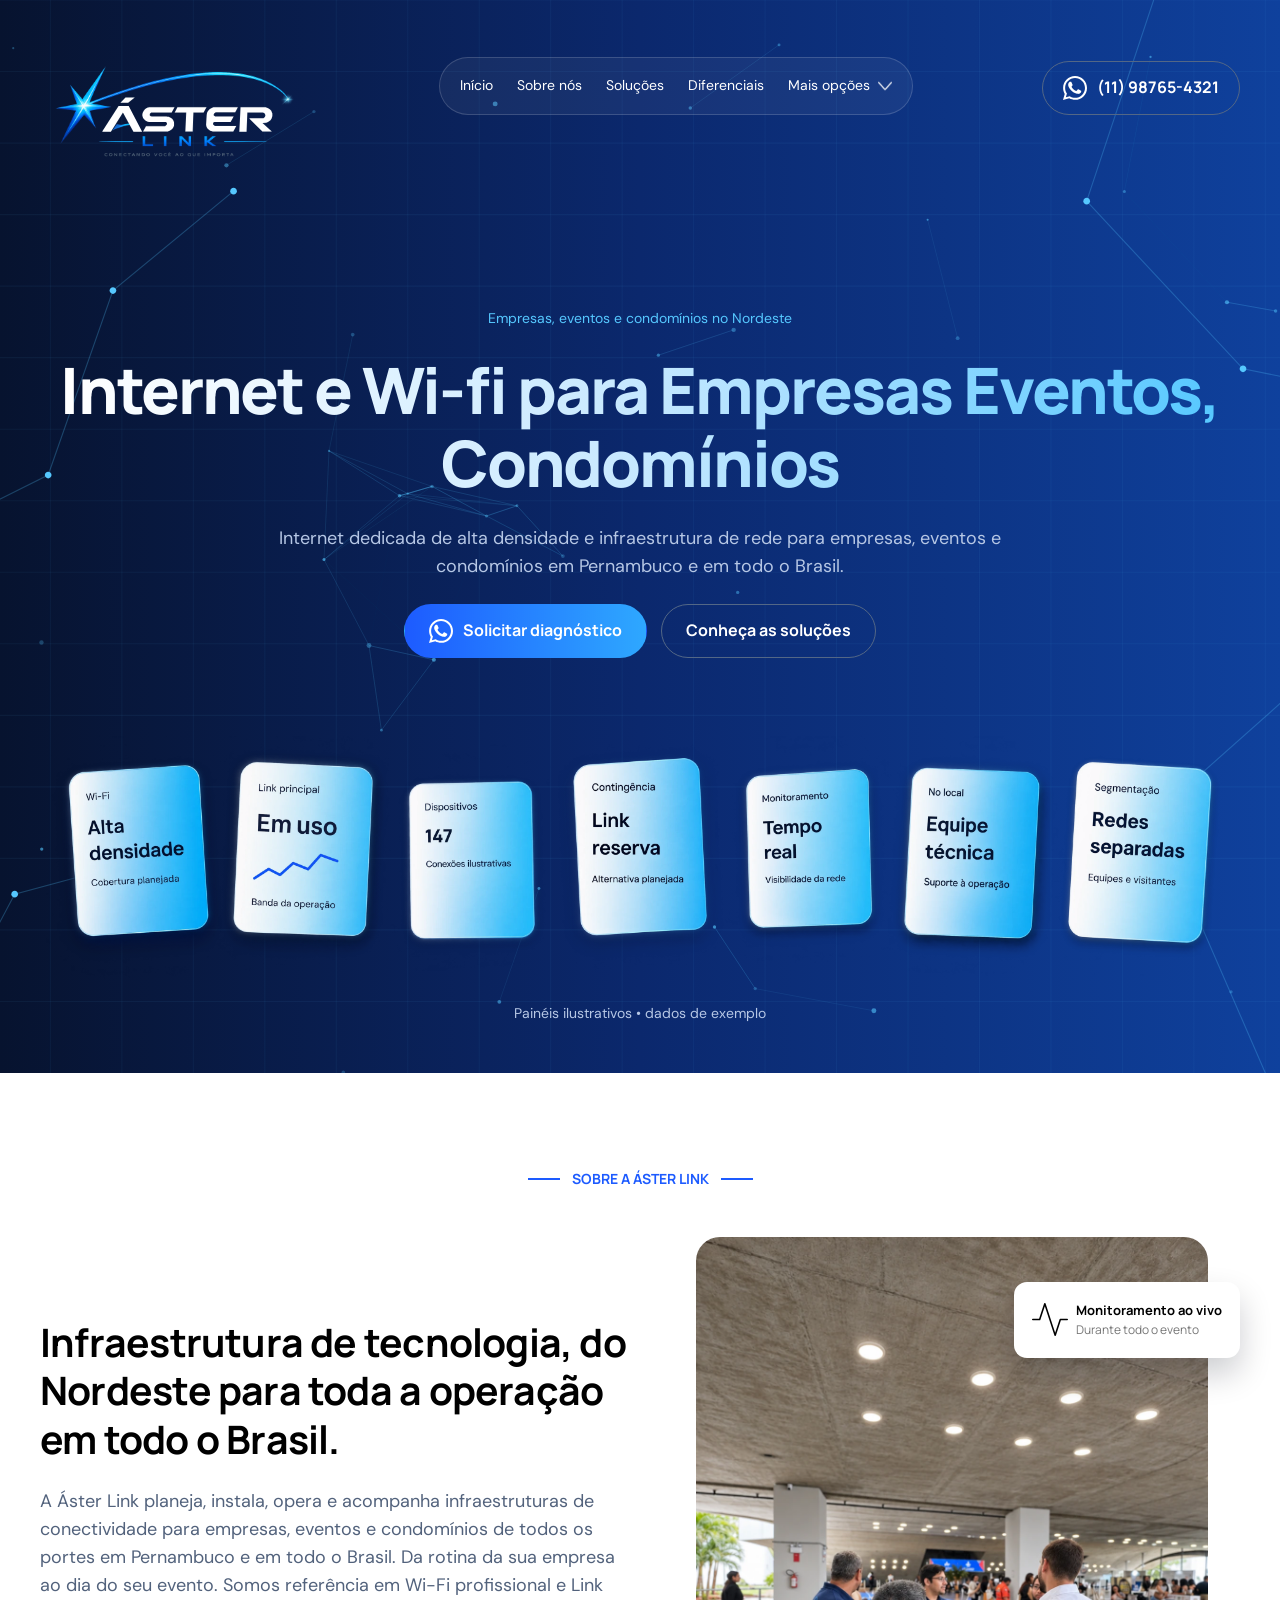
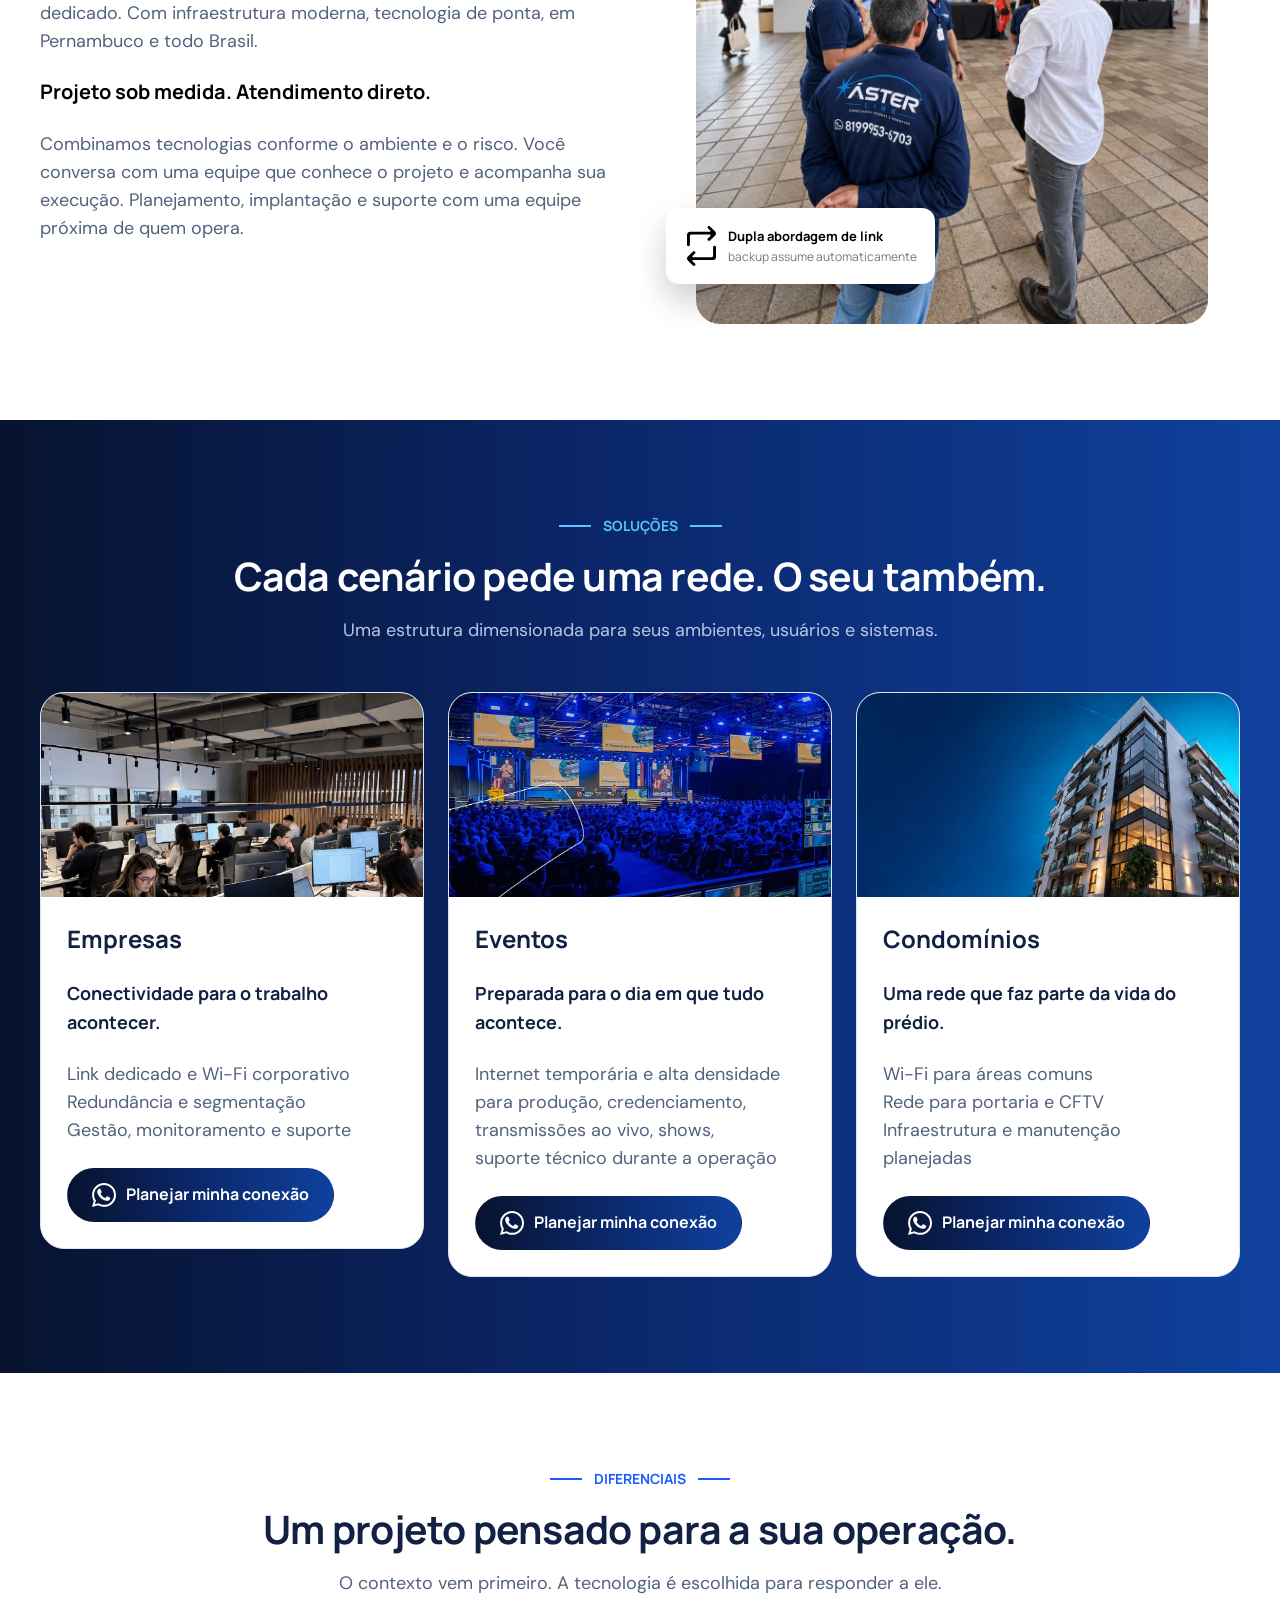
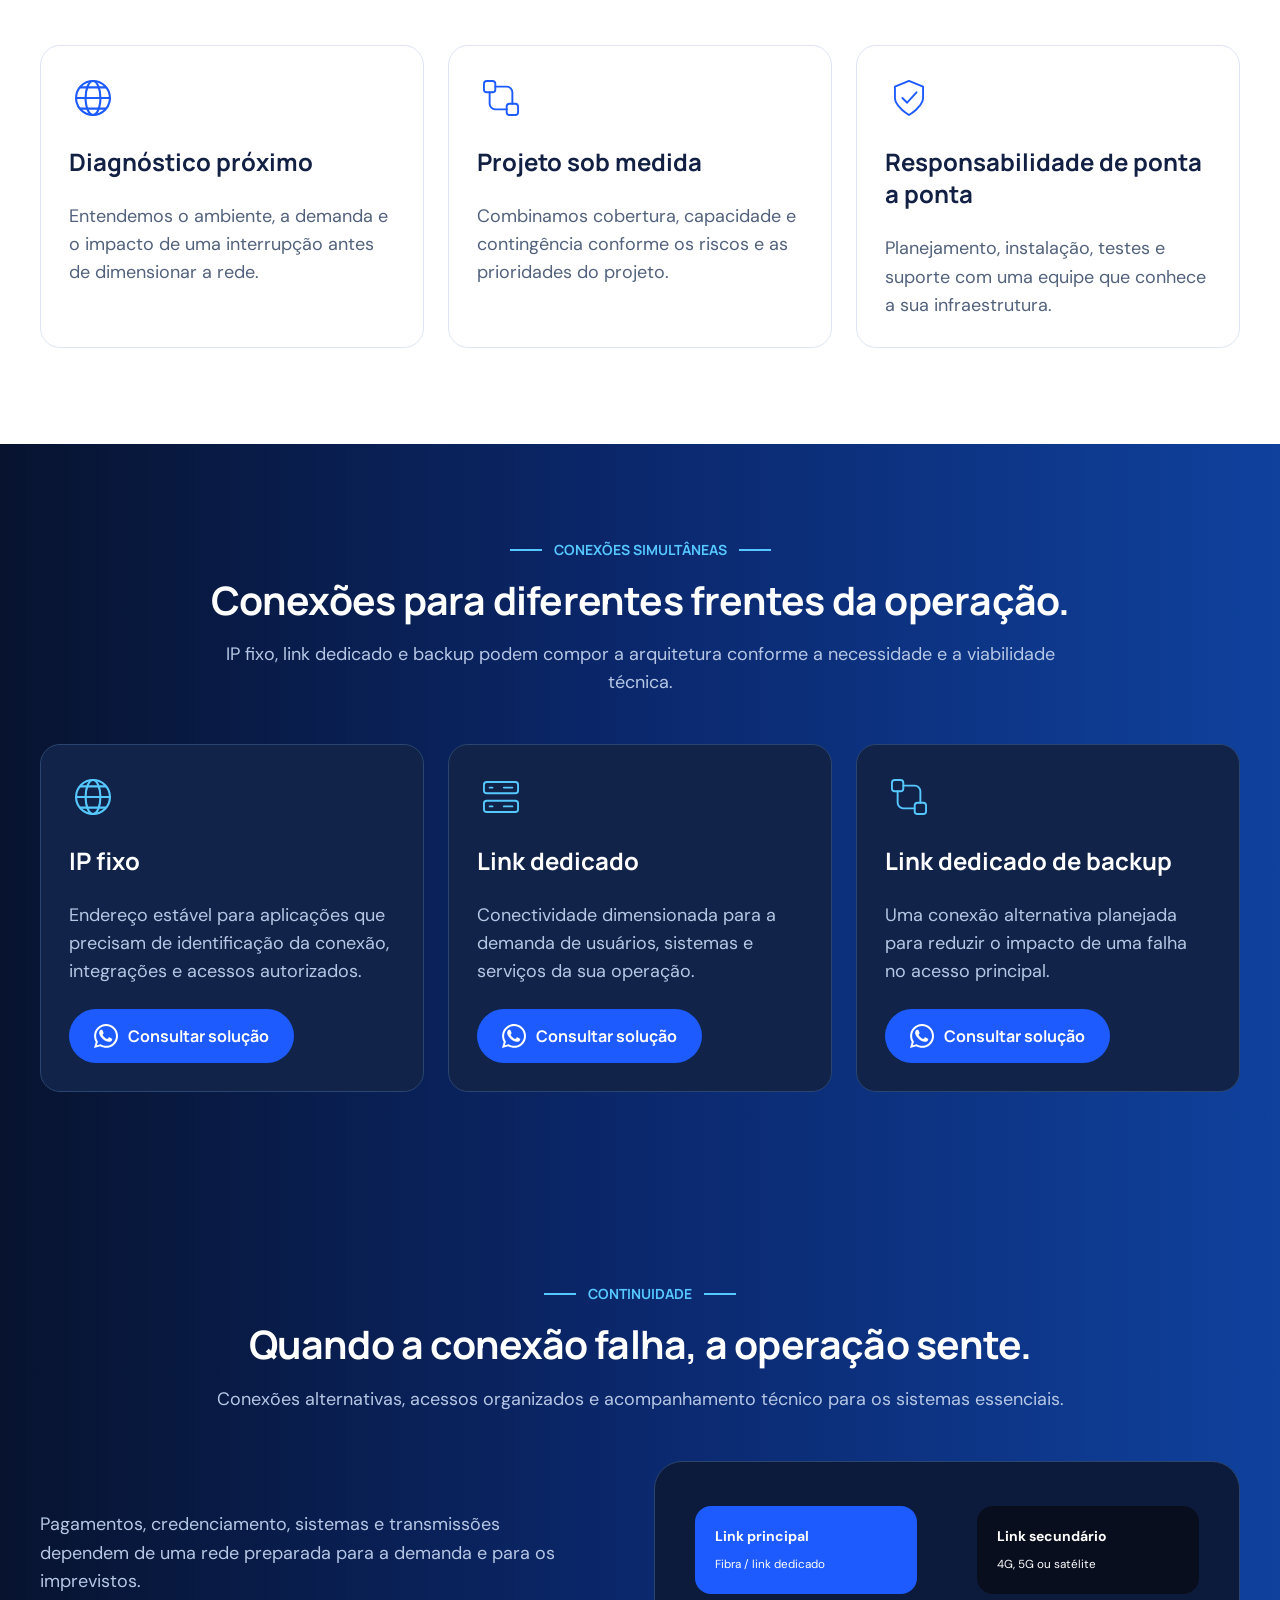
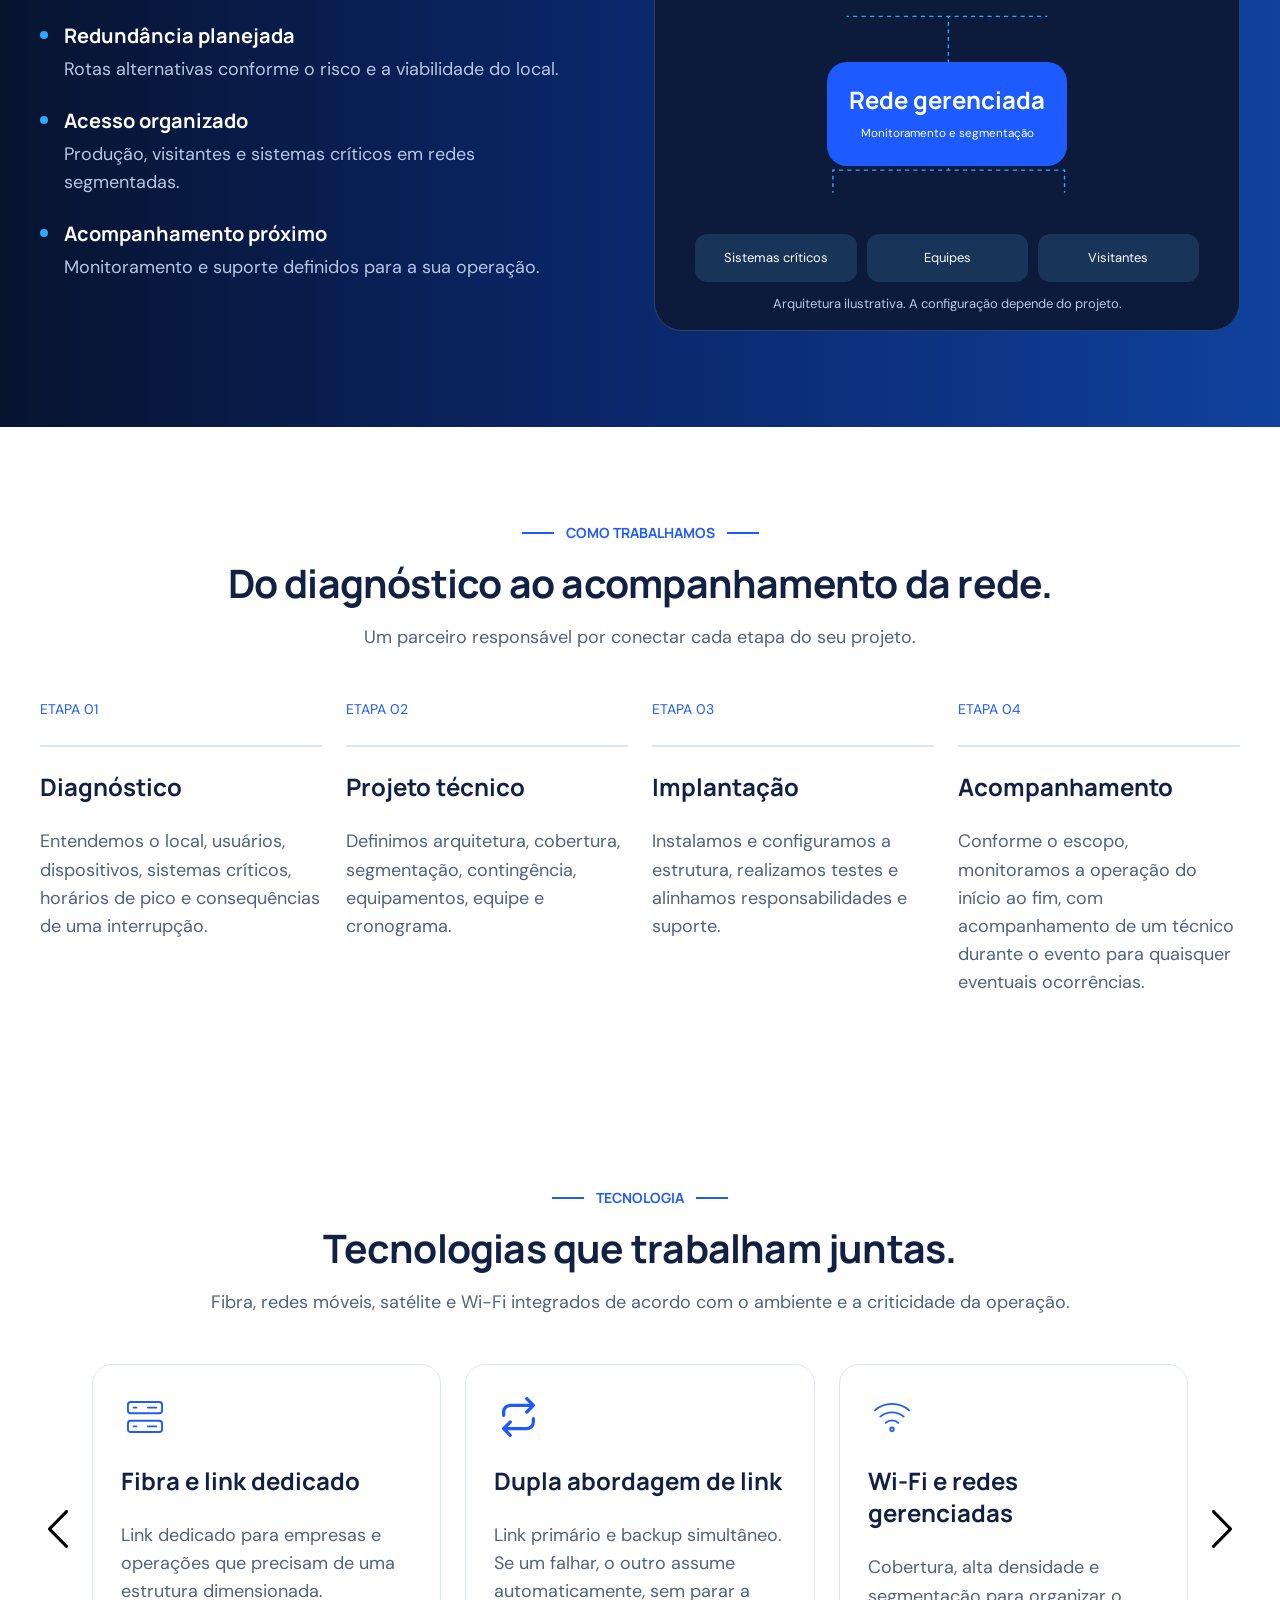
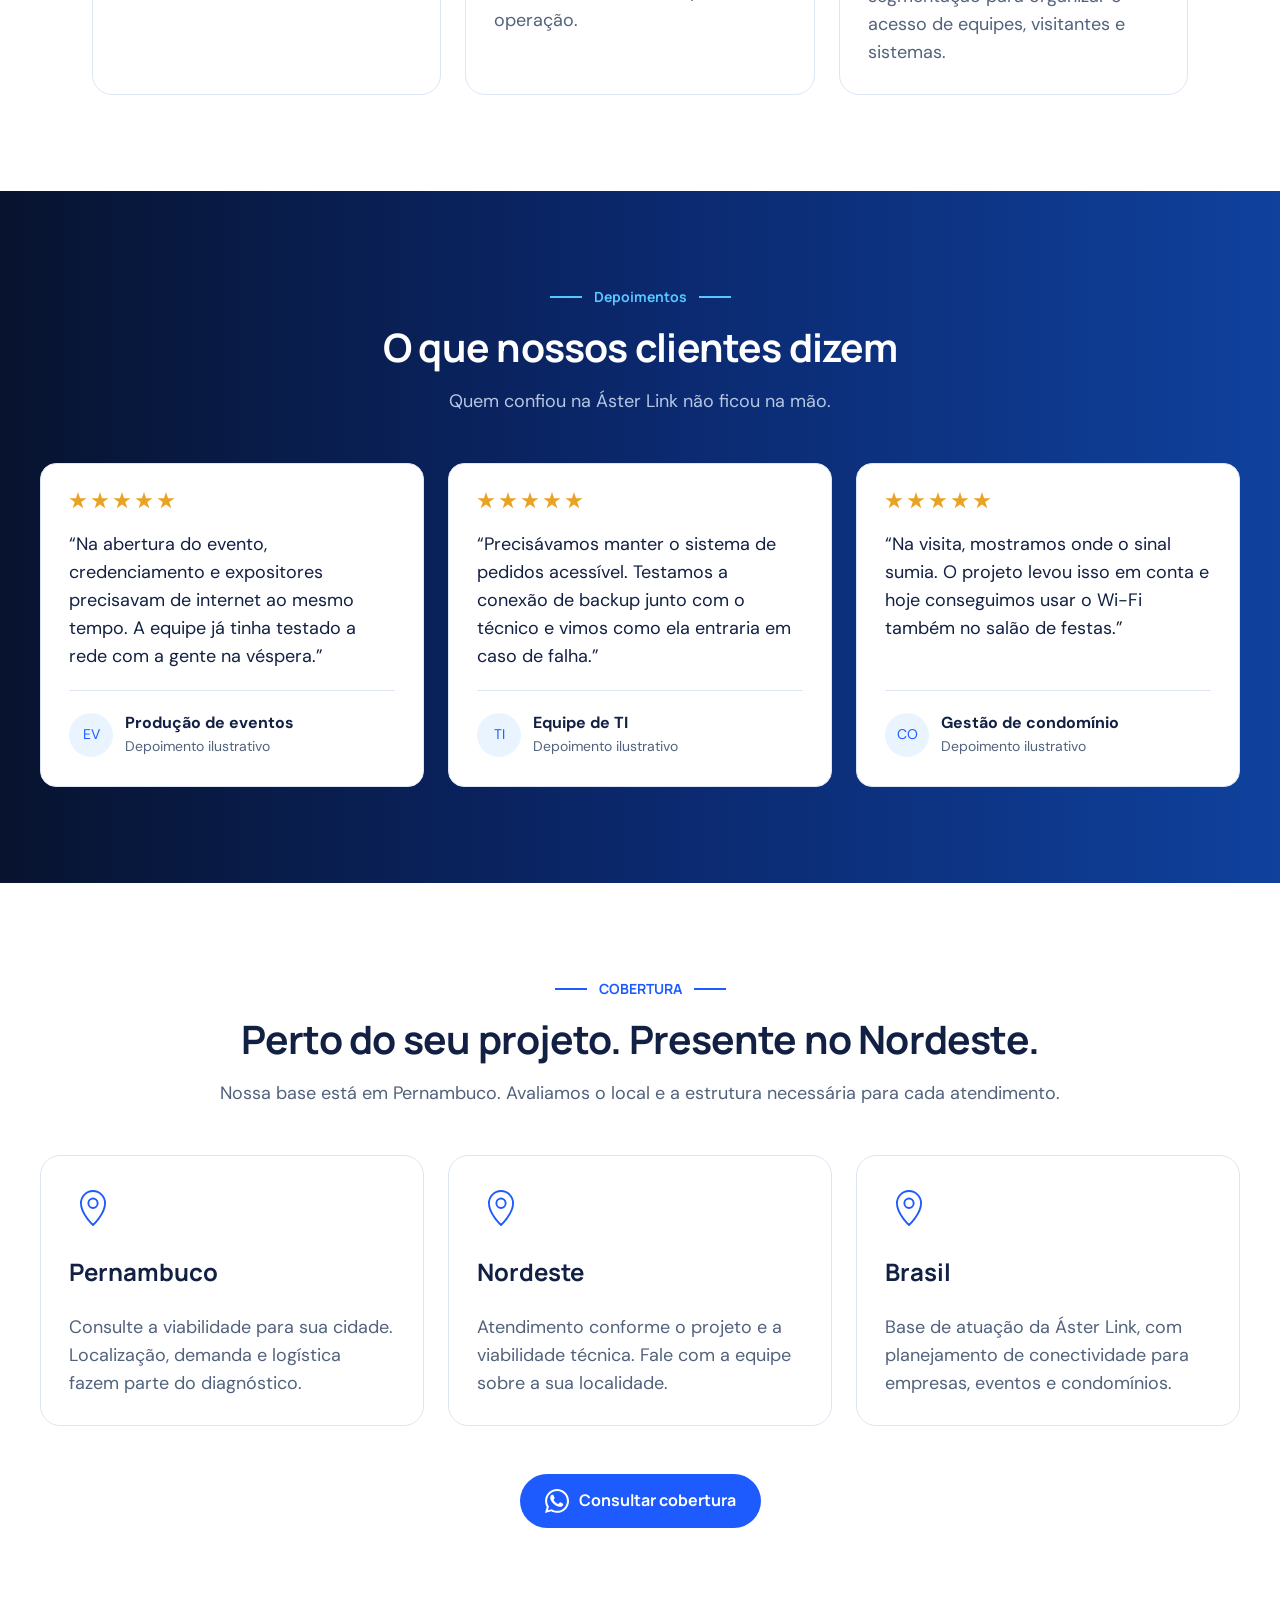
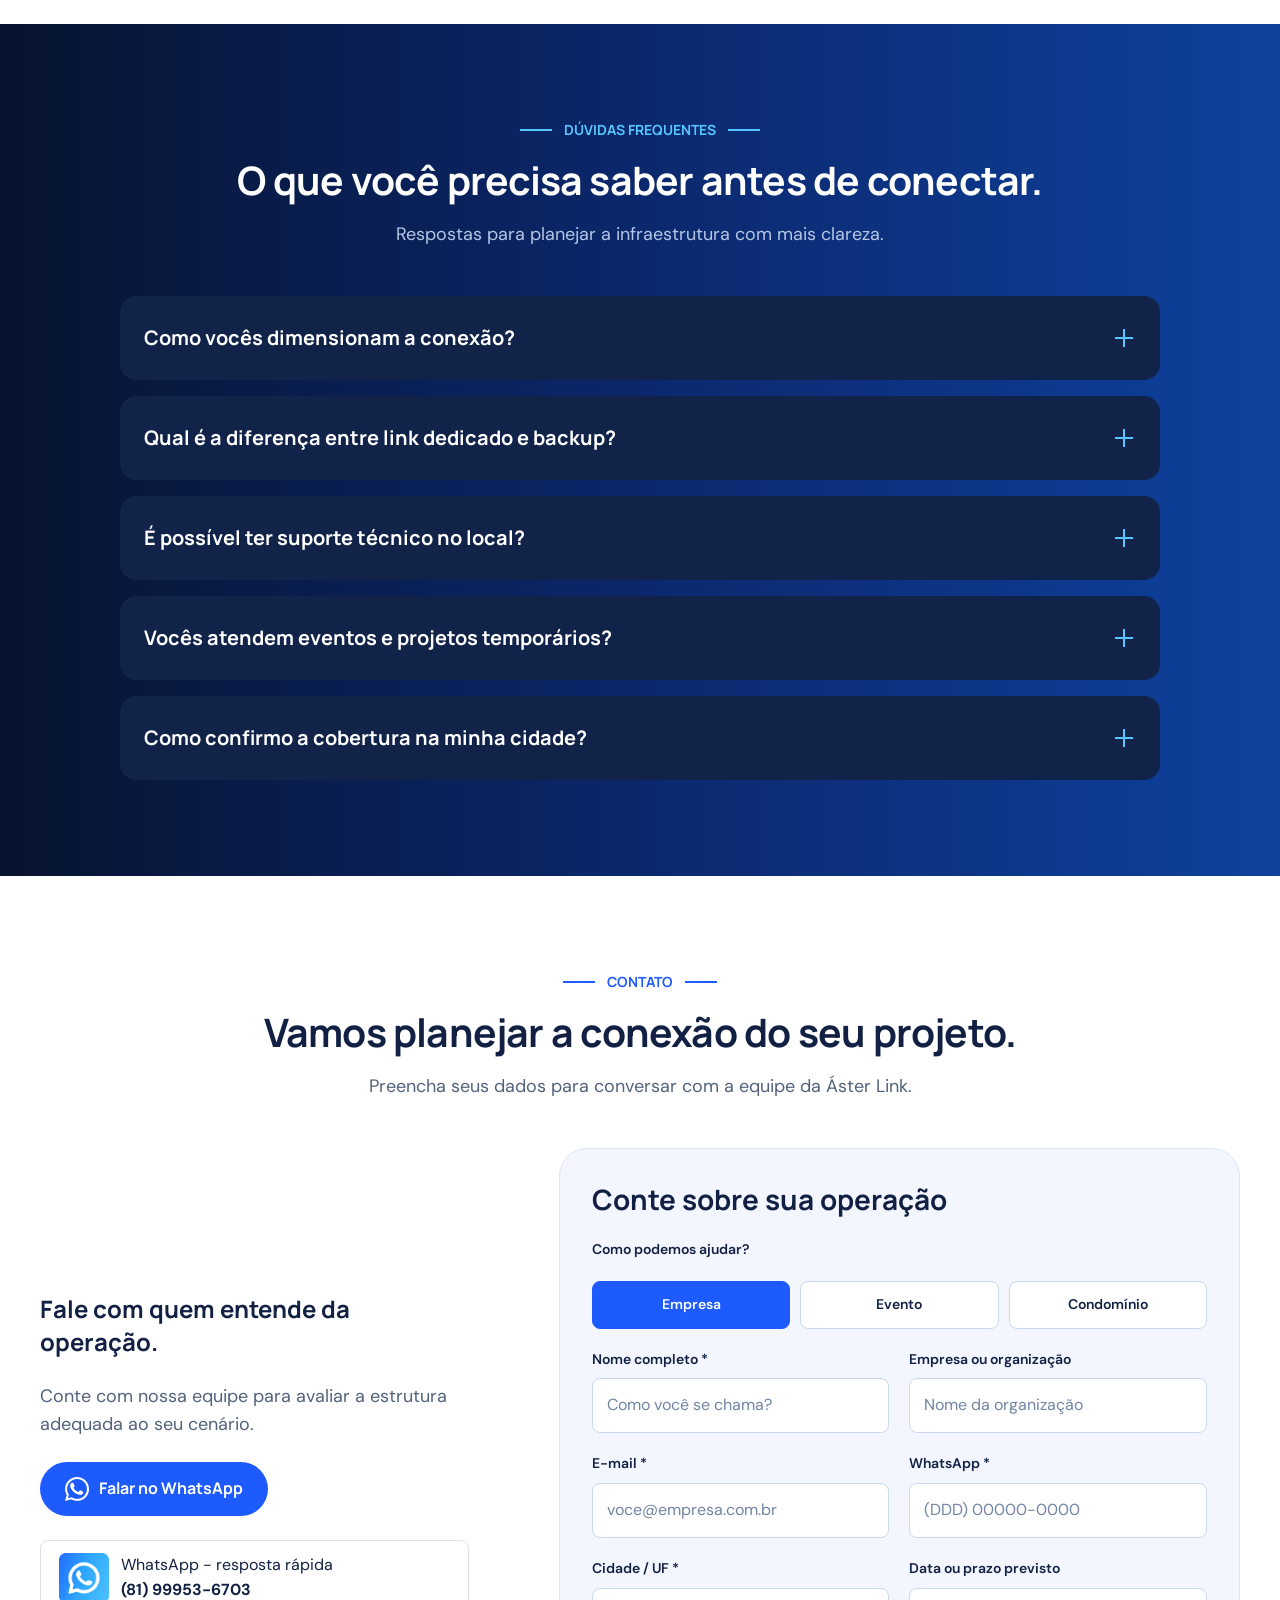
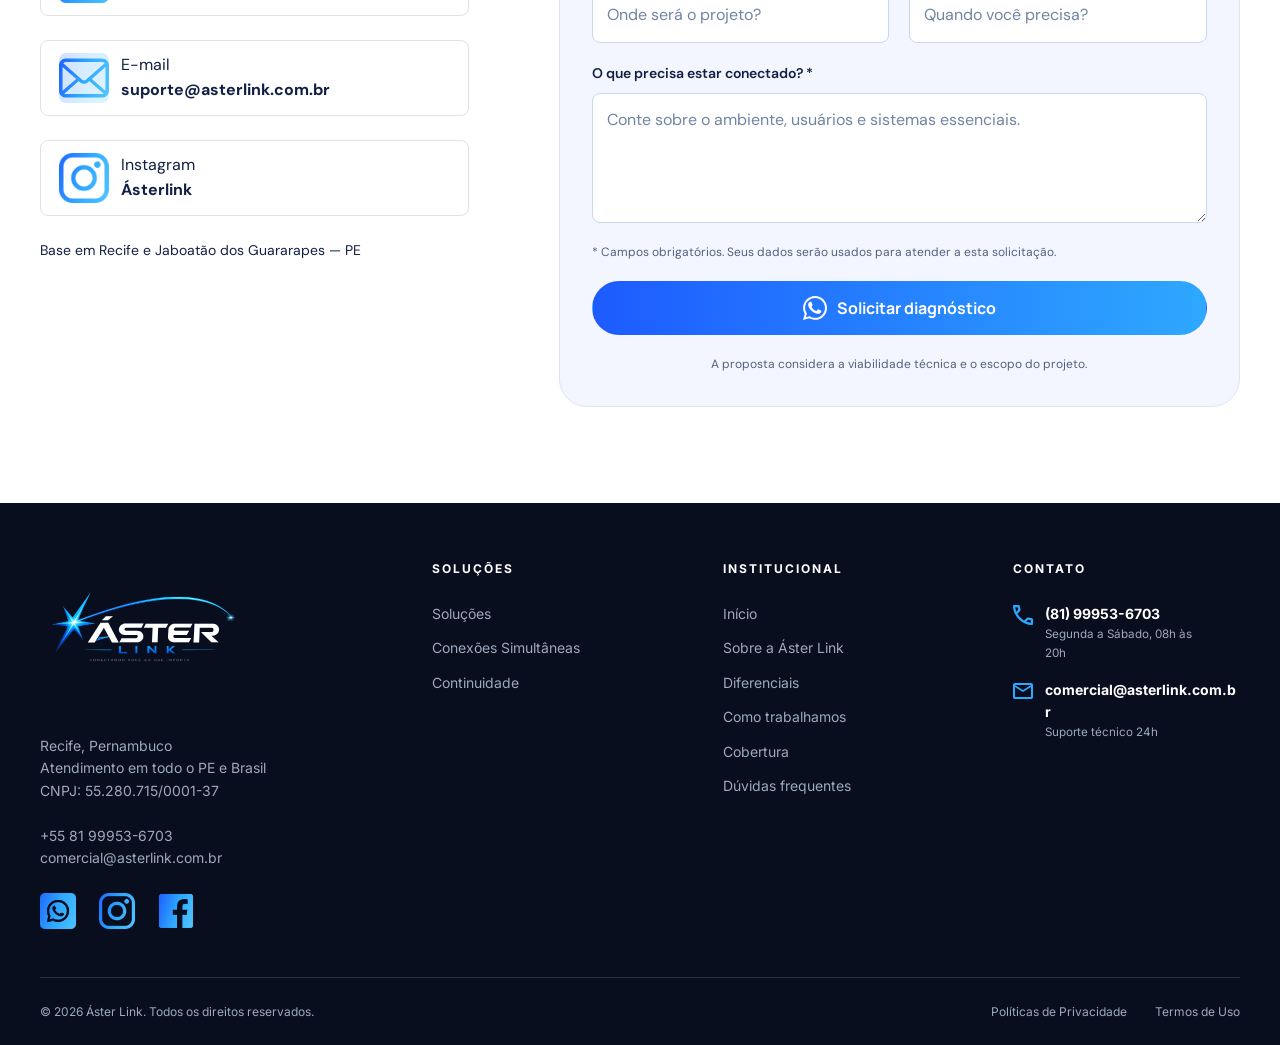
==== commit 972da87a: "primeira versão do projeto feito." ====
--- a/index.html
+++ b/index.html
@@ -1,390 +1,702 @@
-﻿<!doctype html>
+<!doctype html>
 <html lang="pt-BR">
-<head>
- <meta charset="utf-8">
-  <meta name="viewport" content="width=device-width, initial-scale=1" >
-  <title>Internet Fibra Óptica em Jaboatão e Recife | Áster Link</title>
-  <meta name="description" content="Planos de fibra óptica para residências, condomínios e empresas em Candeias, Jaboatão dos Guararapes e Recife. Consulte a cobertura.">
-  <!-- Substitua pelo domínio definitivo da empresa -->
-  <link
-    rel="canonical"
-    href="https://www.asterlink.com.br/"
-  >
+  <head>
+    <meta charset="utf-8">
+    <meta name="viewport" content="width=device-width, initial-scale=1">
+    <title>Internet para Empresas, Eventos e Condomínios | Áster Link</title>
+    <meta name="description" content="Internet dedicada de alta densidade e infraestrutura de rede para empresas, eventos e condomínios em Pernambuco e em todo o Brasil.">
+    <meta name="robots" content="index,follow,max-image-preview:large">
+    <meta name="theme-color" content="#090E1F">
+    <link rel="canonical" href="https://asterlink.com.br/">
+    <meta property="og:locale" content="pt_BR">
+    <meta property="og:type" content="website">
+    <meta property="og:site_name" content="Áster Link">
+    <meta property="og:title" content="Internet para Empresas, Eventos e Condomínios | Áster Link">
+    <meta property="og:description" content="Internet dedicada de alta densidade e infraestrutura de rede para empresas, eventos e condomínios em Pernambuco e em todo o Brasil.">
+    <meta property="og:url" content="https://asterlink.com.br/">
+    <meta property="og:image" content="https://asterlink.com.br/assets/figma/12-143-imgImagemEventos.webp">
+    <meta property="og:image:alt" content="Conectividade para eventos — Áster Link">
+    <meta name="twitter:card" content="summary_large_image">
+    <link rel="icon" href="assets/icon/Fiveicon2.svg" type="image/svg+xml">
+    <link rel="preconnect" href="https://fonts.googleapis.com">
+    <link rel="preconnect" href="https://fonts.gstatic.com" crossorigin>
+    <link href="https://fonts.googleapis.com/css2?family=DM+Sans:wght@400;500;600;700&family=Inter:wght@400;700&family=Manrope:wght@400;600;700;800&display=swap" rel="stylesheet">
+    <link rel="stylesheet" href="home.css">
+    <script type="application/ld+json">
+      {
+        "@context": "https://schema.org",
+        "@graph": [
+          {
+            "@type": "Organization",
+            "@id": "https://asterlink.com.br/#organization",
+            "name": "Áster Link",
+            "url": "https://asterlink.com.br/",
+            "logo": "https://asterlink.com.br/assets/logoDaEmpresa/VERSÃO 6 LOGO DA ÁSTER 1SVG.svg",
+            "email": "suporte@asterlink.com.br",
+            "telephone": "+5581999536703",
+            "areaServed": [
+              {
+                "@type": "City",
+                "name": "Recife"
+              },
+              {
+                "@type": "City",
+                "name": "Jaboatão dos Guararapes"
+              },
+              {
+                "@type": "Place",
+                "name": "Nordeste do Brasil"
+              },
+              {
+                "@type": "State",
+                "name": "Pernambuco"
+              },
+              {
+                "@type": "Country",
+                "name": "Brasil"
+              }
+            ]
+          },
+          {
+            "@type": "WebSite",
+            "@id": "https://asterlink.com.br/#website",
+            "url": "https://asterlink.com.br/",
+            "name": "Áster Link",
+            "inLanguage": "pt-BR",
+            "publisher": {
+              "@id": "https://asterlink.com.br/#organization"
+            }
+          }
+        ]
+      }
+    </script>
+    <script src="assets/vendor/tsparticles.slim.bundle.min.js" defer></script>
+    <script src="hero-particles.js" defer></script>
+    <script src="interect.js" defer></script>
+  </head>
+  <body>
+    <a class="skip-link" href="#conteudo">Pular para o conteúdo</a>
+    <main id="conteudo">
+      <section id="inicio" class="hero dark">
+        <div id="hero-particles" aria-hidden="true"></div>
+        <img class="hero-mesh" src="assets/figma/12-4-imgMalhaDeConectividade.svg" alt="" fetchpriority="high">
+        <header class="site-header container">
+          <a class="brand" href="#inicio" aria-label="Áster Link — início">
+            <img src="assets/logoDaEmpresa/VERSÃO 6 LOGO DA ÁSTER 1SVG.svg" width="270" height="180" alt="Áster Link">
+          </a>
+          <button class="menu-toggle" type="button" aria-controls="mainNav" aria-expanded="false" aria-label="Abrir menu">
+            <span></span>
+            <span></span>
+            <span></span>
+          </button>
+          <nav id="mainNav" aria-label="Navegação principal">
+            <a class="nav-link" href="#inicio">Início</a>
+            <a class="nav-link" href="#sobre">Sobre nós</a>
+            <a class="nav-link" href="#solucoes">Soluções</a>
+            <a class="nav-link" href="#diferenciais">Diferenciais</a>
+            <details class="nav-more">
+              <summary>
+                Mais opções
+                <img class="nav-chevron" src="assets/figma/12-4-imgSetaParaBaixo1.png" alt="" loading="lazy" decoding="async" width="32" height="32">
+              </summary>
+              <div class="nav-dropdown">
+                <a href="#conexoes">Conexões Simultâneas</a>
+                <a href="#continuidade">Continuidade</a>
+                <a href="#como-trabalhamos">Como trabalhamos</a>
+                <a href="#tecnologia">Tecnologia</a>
+                <a href="#depoimentos">Depoimentos</a>
+                <a href="#cobertura">Cobertura</a>
+                <a href="#duvidas">Dúvidas frequentes</a>
+                <a href="#contato">Contato</a>
+              </div>
+            </details>
+          </nav>
+          <a class="button button-outline header-contact" href="https://wa.me/558199536703">
+            <img src="assets/figma/12-4-imgWhatsapp.svg" width="24" height="24" alt="">
+            <span data-figma-text="12:81">(11) 98765-4321</span>
+          </a>
+        </header>
+        <div class="hero-content container">
+          <p class="hero-kicker" data-figma-text="12:86">Empresas, eventos e condomínios no Nordeste</p>
+          <h1 class="" data-figma-text="12:87">Internet e Wi-fi para Empresas Eventos, Condomínios</h1>
+          <p class="hero-description" data-figma-text="12:88">Internet dedicada de alta densidade e infraestrutura de rede para empresas, eventos e condomínios em Pernambuco e em todo o Brasil.</p>
+          <div class="hero-actions">
+            <a class="button " href="https://wa.me/558199536703">
+              <img src="assets/figma/12-4-imgWhatsapp.svg" width="24" height="24" alt="">
+              <span data-figma-text="12:91">Solicitar diagnóstico</span>
+            </a>
+            <a class="button button-outline" href="#solucoes">
+              <span data-figma-text="12:93">Conheça as soluções</span>
+            </a>
+          </div>
+        </div>
+        <div class="hero-panels container">
+          <img class="hero-panel" src="assets/figma/12-4-imgCard11.webp" alt="Wi-Fi: Alta densidade. Cobertura planejada." loading="eager" decoding="async" width="1086" height="1448">
+          <img class="hero-panel" src="assets/figma/12-4-imgCard21.webp" alt="Link principal: Em uso. Banda da operação." loading="eager" decoding="async" width="1086" height="1448">
+          <img class="hero-panel" src="assets/figma/12-4-imgCard31.webp" alt="Dispositivos: 147. Conexões ilustrativas." loading="eager" decoding="async" width="1086" height="1448">
+          <img class="hero-panel" src="assets/figma/12-4-imgCard41.webp" alt="Contingência: Link reserva. Alternativa planejada." loading="eager" decoding="async" width="1086" height="1448">
+          <img class="hero-panel" src="assets/figma/12-4-imgCard51.webp" alt="Monitoramento: Tempo real. Visibilidade da rede." loading="eager" decoding="async" width="1086" height="1448">
+          <img class="hero-panel" src="assets/figma/12-4-imgCard61.webp" alt="No local: Equipe técnica. Suporte à operação." loading="eager" decoding="async" width="1086" height="1448">
+          <img class="hero-panel" src="assets/figma/12-4-imgCard71.webp" alt="Segmentação: Redes separadas. Equipes e visitantes." loading="eager" decoding="async" width="1086" height="1448">
+        </div>
+        <p class="hero-caption" data-figma-text="12:142">Painéis ilustrativos • dados de exemplo</p>
+      </section>
+      <section id="sobre" class="section">
+        <div class="container">
+          <p class="eyebrow" data-figma-text="44:279">SOBRE A ÁSTER LINK</p>
+          <div class="about-layout">
+            <div class="about-copy">
+              <h2 class="" data-figma-text="66:729">Infraestrutura de tecnologia, do Nordeste para toda a operação em todo o Brasil.</h2>
+              <p class="" data-figma-text="12:281">A Áster Link planeja, instala, opera e acompanha infraestruturas de conectividade para empresas, eventos e condomínios de todos os portes em Pernambuco e em todo o Brasil. Da rotina da sua empresa ao dia do seu evento. Somos referência em Wi-Fi profissional e Link dedicado. Com infraestrutura moderna, tecnologia de ponta, em Pernambuco e todo Brasil.</p>
+              <h3 class="" data-figma-text="12:283">Projeto sob medida. Atendimento direto.</h3>
+              <p class="" data-figma-text="12:284">Combinamos tecnologias conforme o ambiente e o risco. Você conversa com uma equipe que conhece o projeto e acompanha sua execução. Planejamento, implantação e suporte com uma equipe próxima de quem opera.</p>
+            </div>
+            <div class="about-visual">
+              <img class="team-photo" src="assets/figma/12-269-imgEquipeAsterLinkEmCampo.webp" alt="Equipe Áster Link em campo" loading="lazy" decoding="async" width="1086" height="1448">
+              <div class="floating-badge monitor">
+                <img class="icon" src="assets/figma/12-269-imgVector.svg" alt="" loading="lazy" decoding="async">
+                <div>
+                  <strong class="" data-figma-text="66:736">Monitoramento ao vivo</strong>
+                  <span class="" data-figma-text="96:18">Durante todo o evento</span>
+                </div>
+              </div>
+              <div class="floating-badge backup">
+                <img class="icon" src="assets/figma/12-269-imgIcons.svg" alt="" loading="lazy" decoding="async">
+                <div>
+                  <strong class="" data-figma-text="96:25">Dupla abordagem de link</strong>
+                  <span class="" data-figma-text="96:26">backup assume automaticamente</span>
+                </div>
+              </div>
+            </div>
+          </div>
+        </div>
+      </section>
+      <span id="planos" class="anchor-alias"></span>
+      <span id="modelos" class="anchor-alias"></span>
+      <section id="solucoes" class="section dark" aria-label="Soluções">
+        <div class="container">
+          <header class="section-heading">
+            <p class="eyebrow" data-figma-text="44:257">SOLUÇÕES</p>
+            <h2 class="" data-figma-text="44:259">Cada cenário pede uma rede. O seu também.</h2>
+            <p class="" data-figma-text="44:260">Uma estrutura dimensionada para seus ambientes, usuários e sistemas.</p>
+          </header>
+          <div class="grid-three solutions">
+            <article class="solution-card">
+              <img class="solution-photo" src="assets/figma/12-143-imgImagemEmpresas.webp" alt="Empresas" loading="lazy" decoding="async" width="65536" height="4292542531">
+              <div class="solution-body">
+                <h3 class="" data-figma-text="12:156">Empresas</h3>
+                <p class="solution-intro" data-figma-text="12:157">Conectividade para o trabalho acontecer.</p>
+                <p class="preserve-lines" data-figma-text="12:158">Link dedicado e Wi-Fi corporativo
+Redundância e segmentação
+Gestão, monitoramento e suporte</p>
+                <a class="button button-dark" href="https://wa.me/558199536703?text=Ol%C3%A1!%20Vim%20pelo%20site%20da%20%C3%81ster%20Link%20e%20quero%20planejar%20a%20conex%C3%A3o%20da%20minha%20empresa.%20Gostaria%20de%20saber%20mais%20sobre%20link%20dedicado%2C%20Wi-Fi%20corporativo%20e%20suporte.%20Podemos%20conversar%20sobre%20uma%20proposta%3F">
+                  <img src="assets/figma/12-4-imgWhatsapp.svg" width="24" height="24" alt="">
+                  <span data-figma-text="12:160">Planejar minha conexão</span>
+                </a>
+              </div>
+            </article>
+            <article class="solution-card">
+              <img class="solution-photo" src="assets/figma/12-143-imgImagemEventos.webp" alt="Eventos" loading="lazy" decoding="async" width="65536" height="4292542531">
+              <div class="solution-body">
+                <h3 class="" data-figma-text="12:164">Eventos</h3>
+                <p class="solution-intro" data-figma-text="12:165">Preparada para o dia em que tudo acontece.</p>
+                <p class="preserve-lines" data-figma-text="12:166">Internet temporária e alta densidade
+para produção, credenciamento, transmissões ao vivo, shows,&#32;
+suporte técnico durante a operação</p>
+                <a class="button button-dark" href="https://wa.me/558199536703?text=Ol%C3%A1!%20Vim%20pelo%20site%20da%20%C3%81ster%20Link%20e%20quero%20planejar%20a%20conex%C3%A3o%20do%20meu%20evento.%20Gostaria%20de%20saber%20mais%20sobre%20internet%20tempor%C3%A1ria%2C%20Wi-Fi%20de%20alta%20densidade%20e%20suporte%20t%C3%A9cnico%20durante%20o%20evento.%20Podemos%20conversar%20sobre%20uma%20proposta%3F">
+                  <img src="assets/figma/12-4-imgWhatsapp.svg" width="24" height="24" alt="">
+                  <span data-figma-text="12:168">Planejar minha conexão</span>
+                </a>
+              </div>
+            </article>
+            <article class="solution-card">
+              <img class="solution-photo" src="assets/figma/12-143-imgImagemCondominios.webp" alt="Condomínios" loading="lazy" decoding="async" width="1536" height="1024">
+              <div class="solution-body">
+                <h3 class="" data-figma-text="12:172">Condomínios</h3>
+                <p class="solution-intro" data-figma-text="12:173">Uma rede que faz parte da vida do prédio.</p>
+                <p class="preserve-lines" data-figma-text="12:174">Wi-Fi para áreas comuns
+Rede para portaria e CFTV
+Infraestrutura e manutenção planejadas</p>
+                <a class="button button-dark" href="https://wa.me/558199536703?text=Ol%C3%A1!%20Vim%20pelo%20site%20da%20%C3%81ster%20Link%20e%20quero%20planejar%20a%20conex%C3%A3o%20do%20meu%20condom%C3%ADnio.%20Gostaria%20de%20saber%20mais%20sobre%20Wi-Fi%20nas%20%C3%A1reas%20comuns%2C%20rede%20para%20portaria%20e%20CFTV%20e%20manuten%C3%A7%C3%A3o.%20Podemos%20conversar%20sobre%20uma%20proposta%3F">
+                  <img src="assets/figma/12-4-imgWhatsapp.svg" width="24" height="24" alt="">
+                  <span data-figma-text="12:176">Planejar minha conexão</span>
+                </a>
+              </div>
+            </article>
+          </div>
+        </div>
+      </section>
+      <section id="diferenciais" class="section " aria-label="Diferenciais">
+        <div class="container">
+          <header class="section-heading">
+            <p class="eyebrow" data-figma-text="44:295">DIFERENCIAIS</p>
+            <h2 class="" data-figma-text="44:297">Um projeto pensado para a sua operação.</h2>
+            <p class="" data-figma-text="44:298">O contexto vem primeiro. A tecnologia é escolhida para responder a ele.</p>
+          </header>
+          <div class="grid-three">
+            <article class="info-card">
+              <img class="icon" src="assets/figma/44-291-imgGroup.svg" alt="" loading="lazy" decoding="async">
+              <h3 class="" data-figma-text="44:306">Diagnóstico próximo</h3>
+              <p class="" data-figma-text="44:307">Entendemos o ambiente, a demanda e o impacto de uma interrupção antes de dimensionar a rede.</p>
+            </article>
+            <article class="info-card">
+              <img class="icon" src="assets/figma/44-291-imgGroup1.svg" alt="" loading="lazy" decoding="async">
+              <h3 class="" data-figma-text="44:314">Projeto sob medida</h3>
+              <p class="" data-figma-text="44:315">Combinamos cobertura, capacidade e contingência conforme os riscos e as prioridades do projeto.</p>
+            </article>
+            <article class="info-card">
+              <img class="icon" src="assets/figma/44-291-imgGroup2.svg" alt="" loading="lazy" decoding="async">
+              <h3 class="" data-figma-text="44:321">Responsabilidade de ponta a ponta</h3>
+              <p class="" data-figma-text="44:322">Planejamento, instalação, testes e suporte com uma equipe que conhece a sua infraestrutura.</p>
+            </article>
+          </div>
+        </div>
+      </section>
+      <section id="conexoes" class="section dark" aria-label="Conexões Simultâneas">
+        <div class="container">
+          <header class="section-heading">
+            <p class="eyebrow" data-figma-text="44:327">CONEXÕES SIMULTÂNEAS</p>
+            <h2 class="" data-figma-text="44:329">Conexões para diferentes frentes da operação.</h2>
+            <p class="" data-figma-text="44:330">IP fixo, link dedicado e backup podem compor a arquitetura conforme a necessidade e a viabilidade técnica.</p>
+          </header>
+          <div class="grid-three">
+            <article class="info-card">
+              <img class="icon" src="assets/figma/44-323-imgGroup.svg" alt="" loading="lazy" decoding="async">
+              <h3 class="" data-figma-text="44:338">IP fixo</h3>
+              <p class="" data-figma-text="44:339">Endereço estável para aplicações que precisam de identificação da conexão, integrações e acessos autorizados.</p>
+              <a class="button " href="https://wa.me/558199536703">
+                <img src="assets/figma/12-4-imgWhatsapp.svg" width="24" height="24" alt="">
+                <span data-figma-text="44:341">Consultar solução</span>
+              </a>
+            </article>
+            <article class="info-card">
+              <img class="icon" src="assets/figma/44-323-imgGroup4.svg" alt="" loading="lazy" decoding="async">
+              <h3 class="" data-figma-text="44:348">Link dedicado</h3>
+              <p class="" data-figma-text="44:349">Conectividade dimensionada para a demanda de usuários, sistemas e serviços da sua operação.</p>
+              <a class="button " href="https://wa.me/558199536703">
+                <img src="assets/figma/12-4-imgWhatsapp.svg" width="24" height="24" alt="">
+                <span data-figma-text="44:351">Consultar solução</span>
+              </a>
+            </article>
+            <article class="info-card">
+              <img class="icon" src="assets/figma/44-323-imgGroup5.svg" alt="" loading="lazy" decoding="async">
+              <h3 class="" data-figma-text="44:358">Link dedicado de backup</h3>
+              <p class="" data-figma-text="44:359">Uma conexão alternativa planejada para reduzir o impacto de uma falha no acesso principal.</p>
+              <a class="button " href="https://wa.me/558199536703">
+                <img src="assets/figma/12-4-imgWhatsapp.svg" width="24" height="24" alt="">
+                <span data-figma-text="44:361">Consultar solução</span>
+              </a>
+            </article>
+          </div>
+        </div>
+      </section>
+      <section id="continuidade" class="section dark" aria-label="Continuidade">
+        <div class="container">
+          <header class="section-heading">
+            <p class="eyebrow" data-figma-text="44:264">CONTINUIDADE</p>
+            <h2 class="" data-figma-text="44:266">Quando a conexão falha, a operação sente.</h2>
+            <p class="" data-figma-text="44:267">Conexões alternativas, acessos organizados e acompanhamento técnico para os sistemas essenciais.</p>
+          </header>
+          <div class="continuity-layout">
+            <div>
+              <p class="" data-figma-text="12:183">Pagamentos, credenciamento, sistemas e transmissões dependem de uma rede preparada para a demanda e para os imprevistos.</p>
+              <ul class="feature-list">
+                <li>
+                  <h3 class="" data-figma-text="12:187">Redundância planejada</h3>
+                  <p class="" data-figma-text="12:188">Rotas alternativas conforme o risco e a viabilidade do local.</p>
+                </li>
+                <li>
+                  <h3 class="" data-figma-text="12:192">Acesso organizado</h3>
+                  <p class="" data-figma-text="12:193">Produção, visitantes e sistemas críticos em redes segmentadas.</p>
+                </li>
+                <li>
+                  <h3 class="" data-figma-text="12:197">Acompanhamento próximo</h3>
+                  <p class="" data-figma-text="12:198">Monitoramento e suporte definidos para a sua operação.</p>
+                </li>
+              </ul>
+            </div>
+            <div class="network-diagram">
+              <img class="network-routes" src="assets/figma/12-177-imgRotasDaRede.svg" alt="" loading="lazy" decoding="async">
+              <div class="network-inputs">
+                <div class="network-node">
+                  <strong class="" data-figma-text="12:210">Link principal</strong>
+                  <small class="" data-figma-text="12:211">Fibra / link dedicado</small>
+                </div>
+                <div class="network-node">
+                  <strong class="" data-figma-text="12:215">Link secundário</strong>
+                  <small class="" data-figma-text="12:216">4G, 5G ou satélite</small>
+                </div>
+              </div>
+              <div class="network-center">
+                <h3 class="" data-figma-text="12:220">Rede gerenciada</h3>
+                <small class="" data-figma-text="12:221">Monitoramento e segmentação</small>
+              </div>
+              <div class="network-outputs">
+                <span class="" data-figma-text="12:227">Sistemas críticos</span>
+                <span class="" data-figma-text="12:231">Equipes</span>
+                <span class="" data-figma-text="12:235">Visitantes</span>
+              </div>
+              <p class="diagram-caption" data-figma-text="12:238">Arquitetura ilustrativa. A configuração depende do projeto.</p>
+            </div>
+          </div>
+        </div>
+      </section>
+      <section id="como-trabalhamos" class="section " aria-label="Como trabalhamos">
+        <div class="container">
+          <header class="section-heading">
+            <p class="eyebrow" data-figma-text="44:272">COMO TRABALHAMOS</p>
+            <h2 class="" data-figma-text="44:274">Do diagnóstico ao acompanhamento da rede.</h2>
+            <p class="" data-figma-text="44:275">Um parceiro responsável por conectar cada etapa do seu projeto.</p>
+          </header>
+          <ol class="steps">
+            <li>
+              <p class="step-label" data-figma-text="12:250">ETAPA 01</p>
+              <h3 class="" data-figma-text="12:252">Diagnóstico</h3>
+              <p class="" data-figma-text="12:253">Entendemos o local, usuários, dispositivos, sistemas críticos, horários de pico e consequências de uma interrupção.</p>
+            </li>
+            <li>
+              <p class="step-label" data-figma-text="12:255">ETAPA 02</p>
+              <h3 class="" data-figma-text="12:257">Projeto técnico</h3>
+              <p class="" data-figma-text="12:258">Definimos arquitetura, cobertura, segmentação, contingência, equipamentos, equipe e cronograma.</p>
+            </li>
+            <li>
+              <p class="step-label" data-figma-text="12:260">ETAPA 03</p>
+              <h3 class="" data-figma-text="12:262">Implantação</h3>
+              <p class="" data-figma-text="12:263">Instalamos e configuramos a estrutura, realizamos testes e alinhamos responsabilidades e suporte.</p>
+            </li>
+            <li>
+              <p class="step-label" data-figma-text="12:265">ETAPA 04</p>
+              <h3 class="" data-figma-text="12:267">Acompanhamento</h3>
+              <p class="" data-figma-text="12:268">Conforme o escopo, monitoramos a operação do início ao fim, com acompanhamento de um técnico durante o evento para quaisquer eventuais ocorrências.</p>
+            </li>
+          </ol>
+        </div>
+      </section>
+      <section id="tecnologia" class="section " aria-label="Tecnologia">
+        <div class="container">
+          <header class="section-heading">
+            <p class="eyebrow" data-figma-text="44:366">TECNOLOGIA</p>
+            <h2 class="" data-figma-text="44:368">Tecnologias que trabalham juntas.</h2>
+            <p class="" data-figma-text="44:369">Fibra, redes móveis, satélite e Wi-Fi integrados de acordo com o ambiente e a criticidade da operação.</p>
+          </header>
+          <div class="technology-carousel" role="region" aria-roledescription="carrossel" aria-label="Tecnologias">
+            <button class="carousel-arrow previous" type="button" aria-label="Tecnologia anterior" aria-controls="technology-track">
+              <img class="arrow-image" src="assets/figma/44-362-imgVector.svg" alt="" loading="lazy" decoding="async">
+            </button>
+            <div class="carousel-window">
+              <div class="technology-track" id="technology-track">
+                <article class="info-card technology-card">
+                  <img class="icon" src="assets/figma/44-362-imgGroup.svg" alt="" loading="lazy" decoding="async">
+                  <h3 class="" data-figma-text="100:1025">Fibra e link dedicado</h3>
+                  <p class="" data-figma-text="100:1026">Link dedicado para empresas e operações que precisam de uma estrutura dimensionada.</p>
+                </article>
+                <article class="info-card technology-card">
+                  <span class="icon technology-backup-icon" aria-hidden="true"></span>
+                  <h3 class="" data-figma-text="100:1032">Dupla abordagem de link</h3>
+                  <p class="" data-figma-text="100:1033">Link primário e backup simultâneo. Se um falhar, o outro assume automaticamente, sem parar a operação.</p>
+                </article>
+                <article class="info-card technology-card">
+                  <img class="icon" src="assets/figma/44-362-imgGroup3.svg" alt="" loading="lazy" decoding="async">
+                  <h3 class="" data-figma-text="100:1039">Wi-Fi e redes gerenciadas</h3>
+                  <p class="" data-figma-text="100:1040">Cobertura, alta densidade e segmentação para organizar o acesso de equipes, visitantes e sistemas.</p>
+                </article>
+              </div>
+            </div>
+            <button class="carousel-arrow next" type="button" aria-label="Próxima tecnologia" aria-controls="technology-track">
+              <img class="arrow-image" src="assets/figma/44-362-imgVector1.svg" alt="" loading="lazy" decoding="async">
+            </button>
+            <p class="sr-only carousel-status" aria-live="polite" aria-atomic="true"></p>
+          </div>
+        </div>
+      </section>
+      <section id="depoimentos" class="section dark" aria-label="Depoimentos">
+        <div class="container">
+          <header class="section-heading">
+            <p class="eyebrow" data-figma-text="44:286">Depoimentos</p>
+            <h2 class="" data-figma-text="44:288">O que nossos clientes dizem</h2>
+            <p class="" data-figma-text="44:289">Quem confiou na Áster Link não ficou na mão.</p>
+          </header>
+          <div class="grid-three testimonials">
+            <figure class="testimonial">
+              <img class="stars" src="assets/figma/12-285-imgCincoEstrelas.svg" alt="5 estrelas" loading="lazy" decoding="async">
+              <blockquote class="" data-figma-text="104:10">
+                “Na abertura do evento, credenciamento e expositores precisavam de internet ao mesmo tempo. A equipe já tinha testado a rede com a gente na véspera.”
+              </blockquote>
+              <figcaption>
+                <span class="avatar" data-figma-text="104:14">EV</span>
+                <div>
+                  <strong class="" data-figma-text="104:16">Produção de eventos</strong>
+                  <small class="" data-figma-text="104:17">Depoimento ilustrativo</small>
+                </div>
+              </figcaption>
+            </figure>
+            <figure class="testimonial">
+              <img class="stars" src="assets/figma/12-285-imgCincoEstrelas.svg" alt="5 estrelas" loading="lazy" decoding="async">
+              <blockquote class="" data-figma-text="104:25">
+                “Precisávamos manter o sistema de pedidos acessível. Testamos a conexão de backup junto com o técnico e vimos como ela entraria em caso de falha.”
+              </blockquote>
+              <figcaption>
+                <span class="avatar" data-figma-text="104:29">TI</span>
+                <div>
+                  <strong class="" data-figma-text="104:31">Equipe de TI</strong>
+                  <small class="" data-figma-text="104:32">Depoimento ilustrativo</small>
+                </div>
+              </figcaption>
+            </figure>
+            <figure class="testimonial">
+              <img class="stars" src="assets/figma/12-285-imgCincoEstrelas.svg" alt="5 estrelas" loading="lazy" decoding="async">
+              <blockquote class="" data-figma-text="104:40">
+                “Na visita, mostramos onde o sinal sumia. O projeto levou isso em conta e hoje conseguimos usar o Wi-Fi também no salão de festas.”
+              </blockquote>
+              <figcaption>
+                <span class="avatar" data-figma-text="104:44">CO</span>
+                <div>
+                  <strong class="" data-figma-text="104:46">Gestão de condomínio</strong>
+                  <small class="" data-figma-text="104:47">Depoimento ilustrativo</small>
+                </div>
+              </figcaption>
+            </figure>
+          </div>
+        </div>
+      </section>
+      <section id="cobertura" class="section " aria-label="Cobertura">
+        <div class="container">
+          <header class="section-heading">
+            <p class="eyebrow" data-figma-text="44:398">COBERTURA</p>
+            <h2 class="" data-figma-text="44:400">Perto do seu projeto. Presente no Nordeste.</h2>
+            <p class="" data-figma-text="44:401">Nossa base está em Pernambuco. Avaliamos o local e a estrutura necessária para cada atendimento.</p>
+          </header>
+          <div class="grid-three">
+            <article class="info-card">
+              <img class="icon" src="assets/figma/44-394-imgGroup.svg" alt="" loading="lazy" decoding="async">
+              <h3 class="" data-figma-text="44:415">Pernambuco</h3>
+              <p class="" data-figma-text="44:416">Consulte a viabilidade para sua cidade. Localização, demanda e logística fazem parte do diagnóstico.</p>
+            </article>
+            <article class="info-card">
+              <img class="icon" src="assets/figma/44-394-imgGroup.svg" alt="" loading="lazy" decoding="async">
+              <h3 class="" data-figma-text="44:422">Nordeste</h3>
+              <p class="" data-figma-text="44:423">Atendimento conforme o projeto e a viabilidade técnica. Fale com a equipe sobre a sua localidade.</p>
+            </article>
+            <article class="info-card">
+              <img class="icon" src="assets/figma/44-394-imgGroup.svg" alt="" loading="lazy" decoding="async">
+              <h3 class="" data-figma-text="44:408">Brasil</h3>
+              <p class="" data-figma-text="44:409">Base de atuação da Áster Link, com planejamento de conectividade para empresas, eventos e condomínios.</p>
+            </article>
+          </div>
+          <div class="section-action">
+            <a class="button " href="https://wa.me/558199536703">
+              <img src="assets/figma/12-4-imgWhatsapp.svg" width="24" height="24" alt="">
+              <span data-figma-text="44:425">Consultar cobertura</span>
+            </a>
+          </div>
+        </div>
+      </section>
+      <section id="duvidas" class="section dark" aria-label="Dúvidas frequentes">
+        <div class="container">
+          <header class="section-heading">
+            <p class="eyebrow" data-figma-text="44:429">DÚVIDAS FREQUENTES</p>
+            <h2 class="" data-figma-text="44:431">O que você precisa saber antes de conectar.</h2>
+            <p class="" data-figma-text="44:432">Respostas para planejar a infraestrutura com mais clareza.</p>
+          </header>
+          <div class="faq-list">
+            <details class="faq-item">
+              <summary>
+                <h3 data-figma-text="44:435">Como vocês dimensionam a conexão?</h3>
+                <span class="faq-symbol" aria-hidden="true"></span>
+              </summary>
+              <p class="" data-figma-text="44:436">Avaliamos usuários, dispositivos, sistemas críticos, áreas de cobertura e horários de pico. A proposta considera a operação completa.</p>
+            </details>
+            <details class="faq-item">
+              <summary>
+                <h3 data-figma-text="44:438">Qual é a diferença entre link dedicado e backup?</h3>
+                <span class="faq-symbol" aria-hidden="true"></span>
+              </summary>
+              <p class="" data-figma-text="44:439">O link dedicado atende à demanda planejada. O backup oferece uma rota alternativa para reduzir o impacto de falhas, conforme a arquitetura contratada.</p>
+            </details>
+            <details class="faq-item">
+              <summary>
+                <h3 data-figma-text="44:441">É possível ter suporte técnico no local?</h3>
+                <span class="faq-symbol" aria-hidden="true"></span>
+              </summary>
+              <p class="" data-figma-text="44:442">Sim. A presença técnica pode integrar o escopo, de acordo com a necessidade, o período e as condições do projeto.</p>
+            </details>
+            <details class="faq-item">
+              <summary>
+                <h3 data-figma-text="44:444">Vocês atendem eventos e projetos temporários?</h3>
+                <span class="faq-symbol" aria-hidden="true"></span>
+              </summary>
+              <p class="" data-figma-text="44:445">Sim. Planejamos instalação, testes, acompanhamento e retirada da estrutura conforme o escopo do evento ou da operação temporária.</p>
+            </details>
+            <details class="faq-item">
+              <summary>
+                <h3 data-figma-text="44:447">Como confirmo a cobertura na minha cidade?</h3>
+                <span class="faq-symbol" aria-hidden="true"></span>
+              </summary>
+              <p class="" data-figma-text="44:448">Informe a cidade e o local no formulário. A equipe avalia viabilidade, alternativas de conexão e logística antes de definir a proposta.</p>
+            </details>
+          </div>
+        </div>
+      </section>
+      <span id="formulario" class="anchor-alias"></span>
+      <section id="contato" class="section " aria-label="Contato">
+        <div class="container">
+          <header class="section-heading">
+            <p class="eyebrow" data-figma-text="44:452">CONTATO</p>
+            <h2 class="" data-figma-text="44:454">Vamos planejar a conexão do seu projeto.</h2>
+            <p class="" data-figma-text="44:455">Preencha seus dados para conversar com a equipe da Áster Link.</p>
+          </header>
+          <div class="contact-layout">
+            <div class="contact-copy">
+              <h3 class="" data-figma-text="44:458">Fale com quem entende da operação.</h3>
+              <p class="" data-figma-text="44:459">Conte com nossa equipe para avaliar a estrutura adequada ao seu cenário.</p>
+              <a class="button " href="https://wa.me/558199536703">
+                <img src="assets/figma/12-4-imgWhatsapp.svg" width="24" height="24" alt="">
+                <span data-figma-text="44:461">Falar no WhatsApp</span>
+              </a>
+              <a class="contact-channel" href="https://wa.me/558199536703">
+                <img class="contact-icon" src="assets/IconesDeRedeSociais/whatsapp azul  (1).svg" alt="" width="50" height="50">
+                <div>
+                  <span class="" data-figma-text="44:462">WhatsApp - resposta rápida</span>
+                  <strong class="" data-figma-text="100:213">(81) 99953-6703</strong>
+                </div>
+              </a>
+              <a class="contact-channel" href="mailto:suporte@asterlink.com.br">
+                <span class="contact-icon contact-email-icon" aria-hidden="true"></span>
+                <div>
+                  <span class="" data-figma-text="100:220">E-mail</span>
+                  <strong class="" data-figma-text="100:221">suporte@asterlink.com.br</strong>
+                </div>
+              </a>
+              <span class="contact-channel">
+                <img class="contact-icon" src="assets/IconesDeRedeSociais/instagram azul  (3).svg" alt="" width="50" height="50">
+                <div>
+                  <span class="" data-figma-text="100:225">Instagram</span>
+                  <strong class="" data-figma-text="100:226">Ásterlink</strong>
+                </div>
+              </span>
+              <p class="contact-base" data-figma-text="44:463">Base em Recife e Jaboatão dos Guararapes — PE</p>
+            </div>
+            <form id="contact-form" action="https://wa.me/558199536703" method="get">
+              <h3 class="" data-figma-text="75:797">Conte sobre sua operação</h3>
+              <fieldset class="project-types">
+                <legend>
+                  Como podemos ajudar?
+                </legend>
+                <div>
+                  <label>
+                    <input type="radio" name="tipoSolucao" value="Empresa" checked>
+                    <span data-figma-text="75:801">Empresa</span>
+                  </label>
+                  <label>
+                    <input type="radio" name="tipoSolucao" value="Evento" >
+                    <span data-figma-text="75:803">Evento</span>
+                  </label>
+                  <label>
+                    <input type="radio" name="tipoSolucao" value="Condomínio" >
+                    <span data-figma-text="75:805">Condomínio</span>
+                  </label>
+                </div>
+              </fieldset>
+              <div class="form-grid">
+                <div class="form-field">
+                  <label for="nome" data-figma-text="75:808">Nome completo *</label>
+                  <input id="nome" name="nome" type="text" placeholder="Como você se chama?" autocomplete="name" maxlength="120" required>
+                </div>
+                <div class="form-field">
+                  <label for="empresa" data-figma-text="75:812">Empresa ou organização</label>
+                  <input id="empresa" name="empresa" type="text" placeholder="Nome da organização" autocomplete="organization" maxlength="160" >
+                </div>
+                <div class="form-field">
+                  <label for="email" data-figma-text="75:817">E-mail *</label>
+                  <input id="email" name="email" type="email" placeholder="voce@empresa.com.br" autocomplete="email" maxlength="254" required>
+                </div>
+                <div class="form-field">
+                  <label for="telefone" data-figma-text="75:821">WhatsApp *</label>
+                  <input id="telefone" name="telefone" type="tel" placeholder="(DDD) 00000-0000" autocomplete="tel" maxlength="40" required>
+                </div>
+                <div class="form-field">
+                  <label for="cidade" data-figma-text="75:826">Cidade / UF *</label>
+                  <input id="cidade" name="cidade" type="text" placeholder="Onde será o projeto?" autocomplete="address-level2" maxlength="120" required>
+                </div>
+                <div class="form-field">
+                  <label for="prazo" data-figma-text="75:830">Data ou prazo previsto</label>
+                  <input id="prazo" name="prazo" type="text" placeholder="Quando você precisa?" autocomplete="off" maxlength="120" >
+                </div>
+              </div>
+              <div class="form-field">
+                <label for="mensagem">O que precisa estar conectado? *</label>
+                <textarea id="mensagem" name="mensagem" rows="4" maxlength="2400" required placeholder="Conte sobre o ambiente, usuários e sistemas essenciais."></textarea>
+              </div>
+              <p class="form-note" data-figma-text="75:837">* Campos obrigatórios. Seus dados serão usados para atender a esta solicitação.</p>
+              <button class="button submit-button" type="submit">
+                <img src="assets/figma/12-4-imgWhatsapp.svg" width="24" height="24" alt="">Solicitar diagnóstico
+              </button>
+              <p id="form-status" role="status" aria-live="polite" tabindex="-1"></p>
+              <p class="form-note form-disclaimer" data-figma-text="75:840">A proposta considera a viabilidade técnica e o escopo do projeto.</p>
+            </form>
+          </div>
+        </div>
+      </section>
+    </main>
+    <footer class="site-footer">
+      <div class="footer-main container">
+        <div class="footer-brand">
+          <img src="assets/logoDaEmpresa/VERSÃO 6 LOGO DA ÁSTER 1SVG.svg" width="208" height="152" alt="Áster Link">
+          <p class="preserve-lines" data-figma-text="47:10">Recife, Pernambuco
+Atendimento em todo o PE e Brasil
+CNPJ: 55.280.715/0001-37
 
-  <meta property="og:locale" content="pt_BR">
-  <meta property="og:type" content="website">
-  <meta property="og:site_name" content="Áster Link">
-
-  <meta
-    property="og:title"
-    content="Internet Fibra Óptica em Jaboatão e Recife | Áster Link"
-  >
-
-  <meta
-    property="og:description"
-    content="Planos residenciais, empresariais e para condomínios. Consulte a cobertura da Áster Link."
-  >
-
-  <meta
-    property="og:url"
-    content="https://www.asterlink.com.br/"
-  >
-
-  <meta
-    property="og:image"
-    content="https://www.asterlink.com.br/assets/imagens/aster-link-compartilhamento.jpg"
-  >
-
-  <meta name="twitter:card" content="summary_large_image">
-
-  <link rel="icon" href="/assets/icon/Fiveicon2.svg">
-
-  <link rel="preconnect" href="https://fonts.googleapis.com">
-  <link rel="preconnect" href="https://fonts.gstatic.com" crossorigin>
-
-  <link
-    href="https://fonts.googleapis.com/css2?family=Inter:wght@300;400;600;700;900&display=swap"
-    rel="stylesheet"
-  >
-
-  <link
-    href="https://cdn.jsdelivr.net/npm/bootstrap@5.3.8/dist/css/bootstrap.min.css"
-    rel="stylesheet"
-  >
-
-  <link
-    href="https://cdn.jsdelivr.net/npm/bootstrap-icons@1.13.1/font/bootstrap-icons.min.css"
-    rel="stylesheet"
-  >
-
-  <link rel="stylesheet" href="style.css">
-  <script type="application/ld+json">
-  {
-    "@context": "https://schema.org",
-    "@type": "Organization",
-    "name": "Áster Link",
-    "url": "https://www.asterlink.com.br/",
-    "logo": "https://www.asterlink.com.br/assets/logo/aster-link-logo.svg",
-    "email": "contato@asterlink.com.br",
-    "telephone": "+55-81-XXXXXXXXX",
-    "areaServed": [
-      {
-        "@type": "City",
-        "name": "Jaboatão dos Guararapes, Pernambuco"
-      },
-      {
-        "@type": "City",
-        "name": "Recife, Pernambuco"
-      },
-      {
-        "@type": "Place",
-        "name": "Candeias, Jaboatão dos Guararapes - PE"
-      },
-      {
-        "@type": "Place",
-        "name": "Cajueiro Seco, Jaboatão dos Guararapes - PE"
-      },
-      {
-        "@type": "Place",
-        "name": "Conjunto Dom Hélder Câmara, Jaboatão dos Guararapes - PE"
-      },
-      {
-        "@type": "Place",
-        "name": "Conjunto Residencial Catamarã, Jaboatão dos Guararapes - PE"
-      }
-    ],
-    "sameAs": [
-      "URL_REAL_DO_INSTAGRAM",
-      "URL_REAL_DO_FACEBOOK"
-    ]
-  }
-  </script>
-</head>
-<body>
-  <header class="site-header">
-    <nav class="navbar navbar-expand-xl navbar-dark py-2" aria-label="Navegação principal">
-      <div class="container-xl">
-        <a class="navbar-brand logo-placeholder d-flex align-items-center justify-content-center" href="#inicio" aria-label="Áster Link - Inicial">
-          <!-- <i class="bi bi-broadcast-pin" aria-hidden="true"></i><span>ÁSTER LINK</span> -->
-           <img class="logoDaEmpresa" src="assets/logoDaEmpresa/VERSÃO 6 LOGO DA ÁSTER 1SVG.svg" alt="logo ÁSTER LINK">
-        </a>
-        <button class="navbar-toggler border-0 shadow-none" type="button" data-bs-toggle="collapse" data-bs-target="#mainNav" aria-controls="mainNav" aria-expanded="false" aria-label="Abrir menu">
-          <span class="navbar-toggler-icon"></span>
-        </button>
-        <div class="collapse navbar-collapse" id="mainNav">
-          <ul class="navbar-nav primary-nav me-auto mb-3 mb-xl-0">
-            <li class="nav-item"><a class="nav-link active" href="#inicio">Inicial</a></li>
-            <li class="nav-item"><a class="nav-link" href="#planos">Planos de Internet</a></li>
-            <li class="nav-item"><a class="nav-link" href="#modelos">Tipos de planos</a></li>
-            <li class="nav-item"><a class="nav-link" href="#solucoes">Nossas Soluções</a></li>
-            <li class="nav-item"><a class="nav-link" href="#formulario">Formulário de contato</a></li>
-          </ul>
-          <div class="d-flex flex-column flex-xl-row align-items-xl-center gap-3">
-            <a href="https://wa.me/5581999536703">
-              <img id="whatMenu" src="assets/IconesDeRedeSociais/whatsapp menu.svg" alt="" srcset="">
++55 81 99953-6703
+comercial@asterlink.com.br</p>
+          <div class="social-links">
+            <a href="https://wa.me/558199536703" aria-label="WhatsApp">
+              <img src="assets/IconesDeRedeSociais/whatsapp azul  (1).svg" width="36" height="36" alt="">
             </a>
-            <a class="contact-link" href="tel:+5581999536703">
-                <i class="bi bi-telephone-fill me-2" aria-hidden="true"></i>
-               (81) 99953-6703</a>
-            <a class="btn btn-gradient btn-sm rounded-pill px-4 btnPreenchimento" href="#formulario">Assine Agora</a>
-          </div>
+            <span aria-label="Instagram">
+              <img src="assets/IconesDeRedeSociais/instagram azul  (3).svg" width="36" height="36" alt="">
+            </span>
+            <span aria-label="Facebook">
+              <img src="assets/IconesDeRedeSociais/Facebook azul.svg" width="36" height="36" alt="">
+            </span>
+          </div>
+        </div>
+        <nav aria-label="SOLUÇÕES">
+          <h2 class="" data-figma-text="47:20">SOLUÇÕES</h2>
+          <a href="#solucoes" data-figma-text="47:25">Soluções</a>
+          <a href="#conexoes" data-figma-text="47:29">Conexões Simultâneas</a>
+          <a href="#continuidade" data-figma-text="47:31">Continuidade</a>
+        </nav>
+        <nav aria-label="INSTITUCIONAL">
+          <h2 class="" data-figma-text="47:38">INSTITUCIONAL</h2>
+          <a href="#inicio" data-figma-text="47:23">Início</a>
+          <a href="#sobre" data-figma-text="47:35">Sobre a Áster Link</a>
+          <a href="#diferenciais" data-figma-text="47:27">Diferenciais</a>
+          <a href="#como-trabalhamos" data-figma-text="47:33">Como trabalhamos</a>
+          <a href="#cobertura" data-figma-text="51:122">Cobertura</a>
+          <a href="#duvidas" data-figma-text="51:125">Dúvidas frequentes</a>
+        </nav>
+        <div class="footer-contact">
+          <h2 class="" data-figma-text="47:52">CONTATO</h2>
+          <a href="https://wa.me/558199536703">
+            <img class="footer-contact-icon" src="assets/figma/47-2-imgIcon.svg" alt="" width="20" height="20">
+            <strong class="" data-figma-text="47:58">(81) 99953-6703</strong>
+            <small class="" data-figma-text="47:60">Segunda a Sábado, 08h às
+20h</small>
+          </a>
+          <a href="mailto:contato@asterlink.com.br">
+            <img class="footer-contact-icon" src="assets/figma/47-2-imgIcon1.svg" alt="" width="20" height="20">
+            <strong class="" data-figma-text="47:65">comercial@asterlink.com.br</strong>
+            <small class="" data-figma-text="47:67">Suporte técnico 24h</small>
+          </a>
         </div>
       </div>
-    </nav>
-  </header>
-
-  <main>
-    <section id="inicio" class="hero d-flex align-items-center text-center">
-      <div class="container position-relative">
-        <div class="row justify-content-center">
-          <div class="col-lg-9">
-            <h1 class="hero-title mb-4">Internet de<br><span>Ultravelocidade</span><br>para sua Vida</h1>
-            <p class="hero-lead mx-auto mb-4">Conectividade real com fibra óptica de ponta para sua<br class="d-none d-md-block"> casa ou empresa.</p>
-            <div class="d-flex justify-content-center gap-3 mb-4" aria-label="Ícones temporários">
-              <span class="icon-placeholder">
-                <!-- <i class="bi bi-wifi"></i> -->
-                <a href="https://wa.me/5581999536703">
-                  <img class="icons-sessao1" src="assets/IconesDeRedeSociais/whatsapp azul  (1).svg" alt="" srcset="">
-                </a>
-              </span>
-              <span class="icon-placeholder">
-                <!-- <i class="bi bi-lightning-charge"></i> -->
-                <img class="icons-sessao1" src="assets/IconesDeRedeSociais/Facebook azul.svg" alt="" srcset="">
-              </span>
-              <span class="icon-placeholder">
-                <!-- <i class="bi bi-router"></i> -->
-                <img class="icons-sessao1" src="assets/IconesDeRedeSociais/instagram azul  (3).svg" alt="" srcset="">
-              </span>
-            </div>
-            <div class="d-flex flex-column flex-sm-row justify-content-center gap-3">
-              <a class="btn btn-gradient btn-lg rounded-pill px-4" id="btn-sessao1-ver-planos" href="#planos">Ver Planos <i class="bi bi-arrow-right ms-1"></i></a>
-              <a class="btn btn-outline-brand btn-lg rounded-pill px-4" id="btn-sessao1-falar-com-consultor" href="https://wa.me/5581999536703">Falar com Consultor</a>
-            </div>
-          </div>
+      <div class="footer-bottom container">
+        <p class="" data-figma-text="106:1046">© 2026 Áster Link. Todos os direitos reservados.</p>
+        <div>
+          <a href="politica-de-privacidade.html">Políticas de Privacidade</a>
+          <a href="termos-de-uso.html">Termos de Uso</a>
         </div>
       </div>
-    </section>
-
-    <section id="planos" class="section-space">
-      <div class="container-xl">
-        <div class="section-heading text-center mx-auto mb-5">
-          <h2>Planos Residenciais</h2>
-          <p>A velocidade ideal para você jogar, assistir filmes e trabalhar sem interrupções.</p>
-        </div>
-        <div class="row g-4 align-items-stretch">
-          <div class="col-lg-4">
-            <article class="card plan-card h-100 text-center">
-              <div class="card-body d-flex flex-column p-4 p-xl-5">
-                <span class="plan-label">BÁSICO</span>
-                <div class="plan-speed"><strong>400</strong><span>MB</span></div>
-                <h3>Fibra Óptica</h3>
-                <ul class="list-unstyled plan-features text-start my-4">
-                  <li><i class="bi bi-check-circle-fill"></i> Instalação Grátis</li>
-                  <li><i class="bi bi-check-circle-fill"></i> Wi-Fi de alta performance</li>
-                  <li><i class="bi bi-check-circle-fill"></i> Suporte 24/7</li>
-                </ul>
-                <div class="mt-auto d-grid gap-3">
-                  <a class="btn btn-gradient rounded-pill" href="https://wa.me/5581999536703">Contratar via WhatsApp</a>
-                  <a class="btn btn-outline-brand rounded-pill" href="#formulario">Formulário de Contato</a>
-                </div>
-              </div>
-            </article>
-          </div>
-          <div class="col-lg-4">
-            <article class="card plan-card featured h-100 text-center">
-              <span class="badge popular-badge rounded-pill">MAIS VENDIDO</span>
-              <div class="card-body d-flex flex-column p-4 p-xl-5">
-                <span class="plan-label">FAMÍLIA</span>
-                <div class="plan-speed"><strong>600</strong><span>MB</span></div>
-                <h3>Fibra Óptica</h3>
-                <ul class="list-unstyled plan-features text-start my-4">
-                  <li><i class="bi bi-check-circle-fill"></i> Instalação Grátis</li>
-                  <li><i class="bi bi-check-circle-fill"></i> Roteador Wi-Fi 6 incluso</li>
-                  <li><i class="bi bi-check-circle-fill"></i> Suporte Prioritário 24/7</li>
-                  <li><i class="bi bi-check-circle-fill"></i> App de VOD exclusivo</li>
-                </ul>
-                <div class="mt-auto d-grid gap-3">
-                  <a class="btn btn-gradient rounded-pill" href="https://wa.me/5581999536703">Contratar via WhatsApp</a>
-                  <a class="btn btn-outline-brand rounded-pill" href="#formulario">Formulário de Contato</a>
-                </div>
-              </div>
-            </article>
-          </div>
-          <div class="col-lg-4">
-            <article class="card plan-card h-100 text-center">
-              <div class="card-body d-flex flex-column p-4 p-xl-5">
-                <span class="plan-label">PRO</span>
-                <div class="plan-speed"><strong>1</strong><span>GIGA</span></div>
-                <h3>Fibra Óptica</h3>
-                <ul class="list-unstyled plan-features text-start my-4">
-                  <li><i class="bi bi-check-circle-fill"></i> Instalação Grátis</li>
-                  <li><i class="bi bi-check-circle-fill"></i> Wi-Fi 6 Mesh System</li>
-                  <li><i class="bi bi-check-circle-fill"></i> IP Fixo (Opcional)</li>
-                </ul>
-                <div class="mt-auto d-grid gap-3">
-                  <a class="btn btn-gradient rounded-pill" href="https://wa.me/5581999536703">Contratar via WhatsApp</a>
-                  <a class="btn btn-outline-brand rounded-pill" href="#formulario">Formulário de Contato</a>
-                </div>
-              </div>
-            </article>
-          </div>
-        </div>
-      </div>
-    </section>
-
-    <section id="modelos" class="section-space pt-0">
-      <div class="container-xl">
-        <div class="section-heading text-center mx-auto mb-5">
-          <h2>Assine a Áster Link e tenha acesso a<br class="d-none d-md-block"> internet de ultravelocidade</h2>
-        </div>
-        <div class="row g-4">
-          <div class="col-md-4"><article class="card offer-card h-100 p-4"><span class="icon-placeholder mb-4"><i class="bi bi-house"></i></span><h3>Residencial</h3><p>De 200MB até 1000MB</p><strong>A partir de R$ 69,90</strong><a class="btn btn-gradient rounded-pill mt-4" href="https://wa.me/5581999536703">ASSINE JÁ</a></article></div>
-          <div class="col-md-4"><article class="card offer-card h-100 p-4"><span class="icon-placeholder mb-4"><i class="bi bi-buildings"></i></span><h3>Condomínio</h3><p>De 200MB até 1000MB</p><strong>SOB CONSULTA</strong><a class="btn btn-outline-brand rounded-pill mt-4" href="https://wa.me/5581999536703">CONSULTAR</a></article></div>
-          <div class="col-md-4"><article class="card offer-card h-100 p-4"><span class="icon-placeholder mb-4"><i class="bi bi-briefcase"></i></span><h3>Empresas</h3><p>Link Dedicado de Mega até<br>Giga</p><strong>SOB CONSULTA</strong><a class="btn btn-outline-brand rounded-pill mt-4" href="https://wa.me/5581999536703">CONSULTAR</a></article></div>
-        </div>
-        <aside class="other-plans mt-5 p-4 p-lg-5 text-center">
-          <p class="mb-1">AINDA EM BUSCA DO SEU PLANO?</p>
-          <h3>A ÁSTER LINK TEM O PLANO IDEAL PARA VOCÊ</h3>
-          <p>CLIQUE AQUI E CONSULTE</p>
-          <a class="btn btn-gradient rounded-pill px-4" href="https://wa.me/5581999536703"">VER OUTROS PLANOS</a>
-        </aside>
-      </div>
-    </section>
-
-    <section id="solucoes" class="section-space solutions-section">
-      <div class="container-xl">
-        <div class="section-heading text-center mx-auto mb-5"><h2>Conheça Nossas Soluções</h2></div>
-        <div class="row g-4">
-          <div class="col-lg-6">
-            <article class="card solution-card h-100 p-4 p-lg-5">
-              <div class="row g-4 align-items-center"><div class="col-sm-auto"><div class="solution-photo"><img src="assets/backgroundEImgens/Empresas.png" alt="Soluções Corporativas" loading="lazy"></div></div><div class="col"><h3>Soluções<br>Corporativas</h3><p>Links dedicados, estabilidade garantida e SLA agressivo para manter seu negócio sempre online.</p><ul class="list-unstyled mb-4"><li><i class="bi bi-check2"></i> 100% Fibra Óptica</li><li><i class="bi bi-check2"></i> Suporte Técnico Especializado</li></ul><a class="btn btn-gradient rounded-pill" href="https://wa.me/5581999536703">Falar com Consultor</a></div></div>
-            </article>
-          </div>
-          <div class="col-lg-6">
-            <article class="card solution-card h-100 p-4 p-lg-5">
-              <div class="row g-4 align-items-center"><div class="col-sm-auto"><div class="solution-photo"><img src="assets/backgroundEImgens/Residencial.png" alt="Soluções Residenciais" loading="lazy"></div></div><div class="col"><h3>Soluções<br>Residenciais</h3><p>Conecte toda a família com Wi-Fi potente, ideal para streaming em 4K e jogos online.</p><ul class="list-unstyled mb-4"><li><i class="bi bi-check2"></i> Roteadores Modernos</li><li><i class="bi bi-check2"></i> Apps Inclusos</li></ul><a class="btn btn-outline-brand rounded-pill" href="https://wa.me/5581999536703">Ver Planos Casa</a></div></div>
-            </article>
-          </div>
-        </div>
-      </div>
-    </section>
-
-    <section id="formulario" class="section-space">
-      <div class="container-xl">
-        <div class="row g-5 align-items-start">
-          <div class="col-lg-6">
-            <div class="form-panel p-4 p-lg-5">
-              <h2 class="h4 mb-4">Solicite Atendimento</h2>
-              <form id="contact-form">
-                <div class="mb-3">
-                    <label class="form-label" for="nome">Nome Completo</label>
-                    <input class="form-control" id="nome" name="nome" type="text" placeholder="Seu nome">
-                </div>
-                <div class="row g-3">
-                    <div class="col-md-6">
-                        <label class="form-label" for="telefone">Telefone / WhatsApp</label>
-<input class="form-control" id="telefone" name="telefone" type="tel" placeholder="(00) 00000-0000">
-                    </div>
-                    <div class="col-md-6">
-                        <label class="form-label" for="email">E-mail</label>
-                        <input class="form-control" id="email" name="email" type="email" placeholder="seu@email.com">
-                    </div>
-                </div>
-                <div class="row g-3 mt-0">
-                    <div class="col-md-6">
-                        <label class="form-label" for="local">Cidade / Bairro</label>
-                        <input class="form-control" id="local" name="cidade" type="text" placeholder="Sua localização">
-                    </div>
-                    <div class="col-md-6">
-                        <label class="form-label" for="plano">Plano de Interesse</label>
-                        <select class="form-select" id="plano" name="tipodeplano">
-                            <option>Selecione um plano</option>
-                            <option>Básico - 400 Mega</option>
-                            <option>Família - 600 Mega</option>
-                            <option>Pro - 1 Giga</option>
-                            <option>Plano para Condomínio</option>
-                            <option>Plano para Empresas</option>
-                        </select>
-                    </div>
-                </div>
-                <div class="my-3">
-                    <label class="form-label" for="mensagem">Mensagem (Opcional)</label>
-<textarea class="form-control" id="mensagem" name="mensagem" rows="3" placeholder="Como podemos ajudar?">
-                    </textarea>
-                </div>
-                <button class="btn btn-gradient btn-lg rounded-pill w-100" type="submit">Solicitar Atendimento</button>
-              </form>
-            </div>
-          </div>
-          <div class="col-lg-6">
-            <h2 class="h3 mb-3">Verifique a Cobertura</h2>
-            <p class="coverage-copy mb-4">Estamos em constante expansão. Preencha o formulário para checarmos a viabilidade na sua região ou fale com a gente direto no WhatsApp.</p>
-            <div class="coverage-map d-flex flex-column justify-content-center align-items-center text-center">
-                <i class="bi bi-geo-alt"></i><span>Placeholder de mapa</span>
-            </div>
-          </div>
-        </div>
-      </div>
-    </section>
-  </main>
-
-  <footer class="site-footer">
-    <div class="container footer-container py-5">
-      <div class="row g-5">
-        <div class="col-md-6 col-lg-3">
-          <a class="footer-brand d-inline-flex flex-column mb-4" href="#inicio" aria-label="Áster Link - Inicial">
-            <!-- <span>Áster</span><span>Link</span> -->
-             <img class="logoDaEmpresa2" src="assets/logoDaEmpresa/VERSÃO 6 LOGO DA ÁSTER 1SVG.svg" alt="logo ÁSTER LINK">
-          </a>
-          <p class="footer-description mb-4">Levando a ultravelocidade da<br class="d-none d-lg-block"> fibra óptica para transformar a<br class="d-none d-lg-block"> experiência digital de<br class="d-none d-lg-block"> residências e empresas com<br class="d-none d-lg-block"> tecnologia de ponta e suporte<br class="d-none d-lg-block"> especializado.</p>
-          <div class="d-flex gap-3" aria-label="Redes sociais">
-            <a class="footer-social" href="#" aria-label="Instagram"><i class="bi bi-instagram" aria-hidden="true"></i></a>
-            <a class="footer-social" href="#" aria-label="Facebook"><i class="bi bi-facebook" aria-hidden="true"></i></a>
-            <a class="footer-social" href="https://wa.me/5581999536703" aria-label="WhatsApp"><i class="bi bi-whatsapp" aria-hidden="true"></i></a>
-          </div>
-        </div>
-
-        <div class="col-md-6 col-lg-3">
-          <h2 class="footer-title">Institucional</h2>
-          <nav class="footer-nav" aria-label="Links institucionais">
-            <a href="#inicio">Inicial</a>
-            <a href="#planos">Planos de Internet</a>
-            <a href="#modelos">Tipos de planos</a>
-            <a href="#solucoes">Nossas Soluções</a>
-            <a href="#formulario">Formulário de contato</a>
-          </nav>
-        </div>
-
-
-        <div class="col-md-6 col-lg-3">
-          <h2 class="footer-title">Links Úteis</h2>
-          <nav class="footer-nav" aria-label="Links úteis">
-            <a href="#planos">Planos Residenciais</a><a href="#solucoes">Soluções Corporativas</a><a href="politica-de-privacidade.html">Políticas de Privacidade</a><a href="termos-de-uso.html">Termos de Uso</a>
-          </nav>
-        </div>
-
-        <div class="col-md-6 col-lg-3">
-          <h2 class="footer-title">Atendimento</h2>
-          <div class="d-flex flex-column gap-3">
-            <div class="footer-contact d-flex align-items-start gap-3">
-              <a class="d-flex align-items-start gap-3" href="tel:+5581999536703">
-                <i class="bi bi-telephone-fill" aria-hidden="true"></i>
-                <strong class="d-block">(81) 99953-6703</strong>
-              </a>
-            </div>
-            <span><small>Segunda a Sábado, 08h às<br>20h</small></span>
-            <a class="footer-contact d-flex align-items-start gap-3" href="mailto:contato@asterlink.com.br">
-              <i class="bi bi-envelope-fill" aria-hidden="true"></i>
-              <span><strong class="d-block">suporte@asterlink.com.br</strong><small>Suporte técnico 24h</small></span>
-            </a>
-            <!-- <div><span class="cnpj">CNPJ: 01.000.000/0000-00</span></div> -->
-          </div>
-        </div>
-      </div>
-    </div>
-  </footer>
-  <script src="interect.js" defer></script>
-  <script src="https://cdn.jsdelivr.net/npm/bootstrap@5.3.8/dist/js/bootstrap.bundle.min.js"></script>
-  
-</body>
+    </footer>
+  </body>
 </html>
--- a/home.css
+++ b/home.css
@@ -0,0 +1,289 @@
+:root {
+  --royal: #1d5bff;
+  --electric: #2ea8ff;
+  --cyan: #56c8ff;
+  --navy: #090e1f;
+  --ink: #122044;
+  --muted: #52627c;
+  --border: #dde5f2;
+  --blue-gradient: linear-gradient(90deg, #07132f, #0b286d 50%, #0f419d);
+  --button-gradient: linear-gradient(90deg, var(--royal), var(--electric));
+}
+* { box-sizing: border-box; }
+html { scroll-behavior: smooth; scroll-padding-top: 24px; }
+body { margin: 0; font: 18px/1.56 'DM Sans', sans-serif; color: var(--ink); }
+h1, h2, h3, p, figure, blockquote { margin: 0; }
+h1, h2, h3, .button { font-family: 'Manrope', sans-serif; }
+h2 { font-size: clamp(30px, 3.06vw, 44px); line-height: 1.23; letter-spacing: -.02em; }
+h3 { font-size: 24px; line-height: 1.34; font-weight: 700; }
+p { color: var(--muted); }
+a { color: inherit; text-decoration: none; }
+button, input, textarea { font: inherit; }
+button { cursor: pointer; }
+img { display: block; max-width: 100%; }
+:is(button, a, summary, input, textarea):focus-visible { outline: 3px solid var(--electric); outline-offset: 4px; }
+.container { width: min(1232px, calc(100% - 80px)); margin-inline: auto; }
+.section { padding-block: 96px; }
+.dark { background: var(--blue-gradient); color: white; }
+.dark p { color: #b6c7e5; }
+.section-heading { text-align: center; margin-bottom: 48px; display: grid; gap: 16px; }
+.section-heading > p:last-child { max-width: 880px; margin-inline: auto; }
+.eyebrow { display: flex; align-items: center; justify-content: center; gap: 12px; color: var(--royal); font: 700 14px/20px 'Manrope', sans-serif; }
+.eyebrow::before, .eyebrow::after { content: ''; width: 32px; height: 2px; background: currentColor; flex-shrink: 0; }
+.dark .eyebrow { color: var(--cyan); }
+.button { display: inline-flex; align-items: center; justify-content: center; gap: 10px; padding: 14px 24px; min-height: 52px; border: 1px solid transparent; border-radius: 32px; background: var(--button-gradient); color: white; font-size: 16px; line-height: 1.45; font-weight: 700; text-align: center; transition: filter .2s; }
+.button:hover { filter: brightness(1.1); }
+.button img { width: 24px; height: 24px; object-fit: contain; flex-shrink: 0; }
+.button-outline { background: transparent; border-color: #536786; }
+.button-dark { background: var(--blue-gradient); }
+.grid-three { display: grid; grid-template-columns: repeat(3, minmax(0, 1fr)); gap: 24px; }
+.info-card { display: flex; flex-direction: column; align-items: flex-start; gap: 24px; padding: 28px; border: 1px solid var(--border); border-radius: 20px; min-width: 0; background: white; color: var(--ink); }
+.info-card p { color: var(--muted); }
+.info-card .button { margin-top: auto; }
+.icon { width: 48px; height: 48px; object-fit: contain; padding: 6px; }
+.dark .info-card { background: #112349; border-color: #2a456e; color: white; }
+.dark .info-card p { color: #b6c7e5; }
+.preserve-lines { white-space: pre-line; }
+.hero { position: relative; isolation: isolate; padding-bottom: 48px; overflow: clip; }
+.hero-mesh { position: absolute; inset: 0; width: 100%; height: 100%; object-fit: cover; z-index: -1; }
+#hero-particles { position: absolute; inset: 0; z-index: 0; }
+.hero > :not(.hero-mesh):not(#hero-particles):not(.site-header) { position: relative; z-index: 1; }
+.hero-mesh { z-index: -2; }
+.site-header { display: flex; align-items: flex-start; gap: 28px; padding-top: 32px; position: relative; z-index: 10; width: min(1300px, calc(100% - 80px)); }
+.brand { flex: 0 0 270px; }
+.brand img { width: 270px; height: 180px; object-fit: contain; }
+#mainNav { display: flex; justify-content: space-between; align-items: center; gap: 24px; background: #ffffff0d; border: 1px solid #ffffff29; border-radius: 40px; padding: 16px 20px; margin: 25px auto 0; font-size: 14px; min-height: 58px; }
+#mainNav a:hover { color: var(--cyan); }
+.nav-link { white-space: nowrap; }
+.nav-more { position: relative; }
+.nav-more summary { display: flex; align-items: center; gap: 8px; cursor: pointer; list-style: none; white-space: nowrap; }
+summary::-webkit-details-marker { display: none; }
+.nav-chevron { width: 14px; height: 14px; }
+.nav-dropdown { position: absolute; right: -16px; top: calc(100% + 24px); display: grid; gap: 4px; background: var(--navy); border: 1px solid #536786; border-radius: 16px; width: 230px; padding: 12px; box-shadow: 0 16px 30px #0004; }
+.nav-dropdown a { padding: 8px; }
+.header-contact { margin-top: 29px; white-space: nowrap; padding-inline: 20px; }
+.menu-toggle { display: none; }
+.hero-content { text-align: center; padding-top: 96px; }
+.hero .hero-kicker { color: var(--cyan); font-size: 14px; }
+h1 { font-size: clamp(38px, 5vw, 72px); line-height: 1.14; letter-spacing: -.03em; font-weight: 800; color: #c6e8ff; background: linear-gradient(90deg, white, #c6e8ff 50%, var(--cyan)); background-clip: text; -webkit-text-fill-color: transparent; margin: 24px auto; max-width: 1160px; }
+.hero-description { max-width: 740px; margin-inline: auto; }
+.hero-actions { display: flex; justify-content: center; gap: 14px; margin-top: 24px; }
+.hero-panels { display: flex; align-items: center; justify-content: center; padding-top: 78px; }
+.hero-panel { width: calc(100% / 7 + 13px); flex-shrink: 1; min-width: 0; margin-right: -17px; height: auto; }
+.hero-panel:last-child { margin-right: 0; }
+.hero-caption { text-align: center; font-size: 14px; margin-top: 21px; }
+.about-layout { display: grid; grid-template-columns: 1.08fr 1fr; gap: 68px; margin-top: 48px; align-items: center; }
+.about-copy { display: grid; gap: 24px; }
+.about-copy h2 { color: #000; }
+.about-copy h3 { font-size: 20px; color: #000; }
+.about-visual { position: relative; padding-right: 32px; }
+.team-photo { width: 100%; height: auto; aspect-ratio: 500 / 671; object-fit: cover; border-radius: 24px; }
+.floating-badge { position: absolute; background: white; border-radius: 13px; padding: 18px; display: flex; gap: 8px; align-items: center; box-shadow: 0 16px 32px #03081a33; color: black; }
+.floating-badge .icon { width: 36px; height: 40px; padding: 0; }
+.floating-badge strong, .floating-badge span { display: block; font: 700 13px/1.6 'Manrope', sans-serif; }
+.floating-badge span { font-weight: 400; font-size: 12px; color: #777; }
+.monitor { top: 45px; right: 0; }
+.backup { bottom: 40px; left: -30px; }
+.solution-card { background: white; border: 1px solid var(--border); border-radius: 24px; overflow: hidden; color: var(--ink); min-width: 0; }
+.solution-photo { width: 100%; height: 204px; object-fit: cover; }
+.solution-body { display: flex; flex-direction: column; align-items: flex-start; gap: 24px; padding: 26px; }
+.solution-body .solution-intro { font-family: 'Manrope', sans-serif; font-weight: 700; color: var(--ink); }
+.solution-body p { color: var(--muted); }
+.solutions { align-items: start; }
+.continuity-layout { display: grid; grid-template-columns: 1fr 1.08fr; gap: 72px; align-items: center; }
+.feature-list { list-style: none; padding: 0 0 0 24px; margin: 28px 0 0; display: grid; gap: 24px; }
+.feature-list li { position: relative; }
+.feature-list li::before { content: ''; width: 8px; height: 8px; background: var(--electric); border-radius: 50%; position: absolute; left: -24px; top: 8px; }
+.feature-list h3 { font-size: 20px; margin-bottom: 6px; }
+.network-diagram { background: #0c1b3b; border: 1px solid #2a456e; border-radius: 28px; padding: 44px 40px 16px; position: relative; isolation: isolate; font-size: 14px; }
+.network-routes { position: absolute; z-index: -1; width: 70%; height: 65%; object-fit: fill; left: 15%; top: 17%; }
+.network-inputs { display: flex; justify-content: space-between; gap: 24px; }
+.network-node { background: var(--royal); border-radius: 16px; padding: 20px; flex: 0 1 44%; }
+.network-node:last-child { background: var(--navy); }
+.network-node strong, .network-node small { display: block; }
+.network-node small { margin-top: 8px; }
+.network-center { background: var(--royal); border-radius: 20px; text-align: center; padding: 22px; margin: 68px auto; width: fit-content; }
+.network-center h3 { font-size: 24px; margin-bottom: 6px; }
+.network-outputs { display: flex; gap: 10px; }
+.network-outputs span { flex: 1; background: #183458; border-radius: 12px; text-align: center; padding: 14px 8px; font-size: 13px; }
+.diagram-caption { text-align: center; font-size: 13px; margin-top: 12px; }
+.steps { display: grid; grid-template-columns: repeat(4, minmax(0, 1fr)); gap: 24px; list-style: none; margin: 0; padding: 0; }
+.step-label { color: var(--royal); font-size: 14px; padding-bottom: 24px; border-bottom: 2px solid var(--border); }
+.steps h3 { margin-block: 24px; }
+.technology-carousel { position: relative; display: grid; grid-template-columns: 36px minmax(0, 1fr) 36px; gap: 16px; align-items: center; }
+.carousel-window { overflow: hidden; }
+.technology-track { display: grid; grid-auto-flow: column; grid-auto-columns: calc((100% - 48px) / 3); gap: 24px; }
+.technology-card { height: 100%; }
+.carousel-arrow { background: none; border: none; padding: 12px 8px; display: grid; place-items: center; min-height: 56px; }
+.arrow-image { width: 20px; height: 38px; object-fit: contain; }
+.previous .arrow-image { transform: scaleX(-1); }
+.testimonial { background: white; border: 1px solid var(--border); border-radius: 16px; padding: 28px; color: var(--ink); display: flex; flex-direction: column; gap: 20px; }
+.stars { width: 108px; height: 18px; }
+.testimonial blockquote { font-size: 18px; flex: 1; }
+.testimonial figcaption { display: flex; align-items: center; gap: 12px; border-top: 1px solid var(--border); padding-top: 20px; }
+.avatar { border-radius: 50%; background: #eaf4ff; color: var(--royal); display: grid; place-items: center; width: 44px; height: 44px; flex-shrink: 0; font-size: 14px; }
+.testimonial strong { display: block; font-size: 16px; }
+.testimonial small { display: block; color: var(--muted); font-size: 14px; }
+.section-action { text-align: center; margin-top: 48px; }
+.faq-list { max-width: 1040px; margin-inline: auto; display: grid; gap: 16px; }
+.faq-item { background: #112349; border-radius: 16px; padding: 0 24px; }
+.faq-item summary { list-style: none; cursor: pointer; display: flex; align-items: center; justify-content: space-between; gap: 24px; min-height: 84px; padding-block: 24px; }
+.faq-item h3 { font-size: 20px; }
+.faq-symbol { position: relative; width: 24px; height: 24px; flex-shrink: 0; }
+.faq-symbol::before, .faq-symbol::after { content: ''; position: absolute; inset: 11px 3px; height: 2px; background: var(--cyan); }
+.faq-symbol::after { transform: rotate(90deg); }
+.faq-item[open] .faq-symbol::after { transform: none; }
+.faq-item > p { padding-bottom: 24px; }
+.contact-layout { display: grid; grid-template-columns: .85fr 1.35fr; gap: 90px; align-items: center; }
+.contact-copy { display: grid; gap: 24px; }
+.contact-copy > .button { justify-self: start; }
+.contact-channel { border: 1px solid #e2e2e2; border-radius: 8px; display: flex; align-items: center; gap: 12px; padding: 12px 18px; font-size: 16px; }
+.contact-channel strong, .contact-channel span { display: block; overflow-wrap: anywhere; }
+.contact-icon { width: 50px; height: 50px; object-fit: contain; flex-shrink: 0; }
+.contact-base { font-size: 14px; color: var(--ink); }
+#contact-form { background: #f3f6ff; border: 1px solid var(--border); border-radius: 28px; padding: 32px; display: grid; gap: 20px; }
+#contact-form > h3 { font-size: 28px; }
+fieldset { border: 0; padding: 0; margin: 0; min-width: 0; }
+legend { font-size: 14px; font-weight: 600; margin-bottom: 20px; padding: 0; }
+.project-types > div { display: grid; grid-template-columns: repeat(3, 1fr); gap: 10px; }
+.project-types label { position: relative; }
+.project-types input { position: absolute; opacity: 0; width: 1px; height: 1px; }
+.project-types span { display: grid; place-items: center; border: 1px solid #c8d8ef; background: white; border-radius: 8px; padding: 12px 8px; cursor: pointer; font-size: 14px; font-weight: 600; }
+.project-types input:checked + span { background: var(--royal); color: white; border-color: var(--royal); }
+.project-types input:focus-visible + span { outline: 3px solid var(--electric); outline-offset: 3px; }
+.form-grid { display: grid; grid-template-columns: repeat(2,minmax(0,1fr)); gap: 20px; }
+.form-field { display: grid; gap: 8px; }
+.form-field label { font-size: 14px; font-weight: 600; }
+input, textarea { width: 100%; min-width: 0; border: 1px solid #c8d8ef; border-radius: 8px; background: white; color: var(--ink); padding: 14px; font-size: 16px; }
+input::placeholder, textarea::placeholder { color: #7184a3; opacity: 1; }
+textarea { resize: vertical; min-height: 105px; }
+.form-note { font-size: 12px; }
+.form-disclaimer { text-align: center; }
+.submit-button { width: 100%; }
+.submit-button:disabled { cursor: wait; opacity: .7; }
+#form-status:empty { display: none; }
+#form-status { font-size: 16px; padding: 12px; border-radius: 8px; background: #e2edff; color: var(--ink); }
+#form-status[data-state='error'] { background: #ffeded; color: #922626; }
+.site-footer { background: var(--navy); color: #9ca8bd; font: 14px/1.6 'Inter', sans-serif; }
+.footer-main { display: grid; grid-template-columns: 1.45fr 1fr 1fr 1fr; gap: 64px; padding-block: 56px 48px; width: min(1264px,calc(100% - 80px)); }
+.footer-brand > img { object-fit: contain; }
+.footer-brand > p { margin: 24px 0; color: inherit; }
+.social-links { display: flex; gap: 23px; }
+.footer-main h2 { font: 700 12px/20px 'Inter',sans-serif; letter-spacing: 2px; color: white; margin-bottom: 24px; }
+.footer-main nav a { display: block; margin-bottom: 12px; }
+.footer-main a:hover { color: var(--cyan); }
+.footer-contact a { display: block; margin-bottom: 16px; overflow-wrap: anywhere; }
+.footer-contact strong { color: white; display: block; }
+.footer-contact small { display: block; white-space: pre-line; }
+.footer-bottom { display: flex; justify-content: space-between; gap: 24px; border-top: 1px solid #263042; padding-block: 24px; font-size: 12px; width: min(1264px,calc(100% - 80px)); }
+.footer-bottom p { color: inherit; }
+.footer-bottom > div { display: flex; gap: 28px; }
+.sr-only, .skip-link:not(:focus) { position: absolute; width: 1px; height: 1px; padding: 0; overflow: hidden; clip: rect(0,0,0,0); white-space: nowrap; border: 0; }
+.skip-link:focus { position: fixed; top: 8px; left: 8px; padding: 12px; background: white; z-index: 100; }
+@media (max-width: 1199px) {
+  .site-header { gap: 16px; align-items: center; }
+  .brand { flex-basis: 190px; }
+  .brand img { width: 190px; height: 128px; }
+  #mainNav { gap: 16px; margin-top: 0; }
+  .header-contact { display: none; }
+  .hero-content { padding-top: 64px; }
+  .about-layout, .continuity-layout { gap: 40px; }
+  .info-card { padding: 24px; }
+  .contact-layout { gap: 40px; grid-template-columns: .9fr 1.3fr; }
+  .footer-main { gap: 32px; }
+}
+@media (max-width: 900px) {
+  .container, .site-header, .footer-main, .footer-bottom { width: calc(100% - 48px); }
+  .section { padding-block: 64px; }
+  .grid-three { grid-template-columns: repeat(2,minmax(0,1fr)); }
+  .grid-three > :last-child:nth-child(odd) { grid-column: 1 / -1; max-width: 600px; width: 100%; justify-self: center; }
+  .steps { grid-template-columns: repeat(2,minmax(0,1fr)); gap: 40px 24px; }
+  .about-layout { gap: 32px; grid-template-columns: 1fr 1fr; }
+  .about-copy h2 { font-size: 30px; }
+  .about-visual { padding-right: 0; }
+  .floating-badge { padding: 12px; }
+  .monitor { right: -8px; top: 24px; }
+  .backup { left: -8px; bottom: 20px; }
+  .continuity-layout, .contact-layout { grid-template-columns: 1fr; }
+  .network-diagram { max-width: 640px; width: 100%; margin-inline: auto; }
+  .contact-copy { max-width: 600px; width: 100%; margin-inline: auto; }
+  .technology-track { grid-auto-columns: calc((100% - 24px) / 2); }
+  .footer-main { grid-template-columns: 1.3fr 1fr; }
+  .hero-panels { padding-top: 48px; flex-wrap: wrap; gap: 12px 0; max-width: 720px; }
+  .hero-panel { flex: 0 0 25%; width: 25%; margin: 0; }
+}
+@media (max-width: 700px) {
+  .site-header { padding-top: 8px; justify-content: space-between; }
+  .brand { flex-basis: 164px; }
+  .brand img { width: 164px; height: 110px; }
+  .menu-toggle { display: grid; gap: 5px; border: 1px solid #536786; background: #ffffff0d; border-radius: 10px; padding: 12px; width: 46px; }
+  .menu-toggle span { height: 2px; background: white; width: 20px; }
+  #mainNav { display: none; position: absolute; top: 108px; right: 0; left: 0; background: var(--navy); border-radius: 16px; padding: 20px; align-items: stretch; }
+  #mainNav.is-open { display: grid; gap: 4px; }
+  #mainNav > a, .nav-more summary { padding: 10px; }
+  .nav-dropdown { position: static; width: 100%; margin-top: 8px; border: none; padding: 0 12px; box-shadow: none; }
+  .hero-content { padding-top: 40px; }
+  .hero-kicker { max-width: 270px; margin-inline: auto; }
+  h1 { font-size: clamp(34px, 7.8vw, 50px); }
+  .hero-actions { flex-direction: column; align-items: center; }
+  .hero-actions .button { width: min(100%,320px); }
+  .about-layout { grid-template-columns: 1fr; }
+  .about-visual { width: min(100% - 16px,480px); margin-inline: auto; }
+  .about-copy h2 { font-size: 32px; }
+  .grid-three { grid-template-columns: 1fr; }
+  .grid-three > :last-child:nth-child(odd) { max-width: none; }
+  .technology-carousel { grid-template-columns: 28px minmax(0,1fr) 28px; gap: 8px; }
+  .technology-track { grid-auto-columns: 100%; }
+  .technology-card { padding: 20px; gap: 20px; }
+  .carousel-arrow { padding: 12px 4px; }
+  .footer-bottom { flex-direction: column; }
+}
+@media (max-width: 480px) {
+  body { font-size: 16px; }
+  .container, .site-header, .footer-main, .footer-bottom { width: calc(100% - 32px); }
+  .section { padding-block: 56px; }
+  .section-heading { margin-bottom: 32px; }
+  h3 { font-size: 22px; }
+  .hero-panel { flex-basis: 33.333%; width: 33.333%; }
+  .hero-panels { gap: 0; }
+  .hero-caption { font-size: 12px; }
+  .about-layout { margin-top: 32px; }
+  .steps { grid-template-columns: 1fr; gap: 32px; }
+  .steps h3 { margin-block: 16px; }
+  .step-label { padding-bottom: 16px; }
+  .network-diagram { padding: 24px 16px 16px; }
+  .network-inputs { gap: 16px; }
+  .network-node { padding: 14px; flex-basis: 48%; }
+  .network-center { margin-block: 48px; padding: 18px; }
+  .network-center h3 { font-size: 20px; }
+  .network-outputs { gap: 6px; }
+  .network-outputs span { font-size: 11px; padding: 12px 5px; }
+  .diagram-caption { font-size: 11px; }
+  .faq-item { padding-inline: 20px; }
+  .faq-item h3 { font-size: 18px; }
+  #contact-form { padding: 24px 18px; border-radius: 20px; }
+  #contact-form > h3 { font-size: 24px; }
+  .form-grid { grid-template-columns: 1fr; }
+  .project-types > div { gap: 6px; }
+  .project-types span { font-size: 12px; padding-inline: 4px; }
+  .footer-main { grid-template-columns: 1fr; }
+  .footer-bottom > div { flex-wrap: wrap; gap: 12px 24px; }
+}
+@media (prefers-reduced-motion: reduce) {
+  html { scroll-behavior: auto; }
+  *, *::before, *::after { transition: none !important; }
+}
+
+.technology-backup-icon {
+  background: url('assets/figma/44-362-imgGroup2.svg') center / 40px 40px no-repeat;
+  mask: url('assets/figma/44-362-imgGroup1.svg') center / 33px 40px no-repeat;
+}
+.contact-email-icon {
+  background: linear-gradient(105deg, var(--royal), var(--electric), var(--cyan));
+  mask: url('assets/figma/12-323-imgRectangle2.svg') center / contain no-repeat;
+}
+.anchor-alias { scroll-margin-top: 24px; }
+#conexoes .button, #cobertura .button, .contact-copy > .button { background: var(--royal); }
+
+.footer-contact a { position: relative; padding-left: 32px; }
+.footer-contact-icon { position: absolute; left: 0; top: 2px; object-fit: contain; }
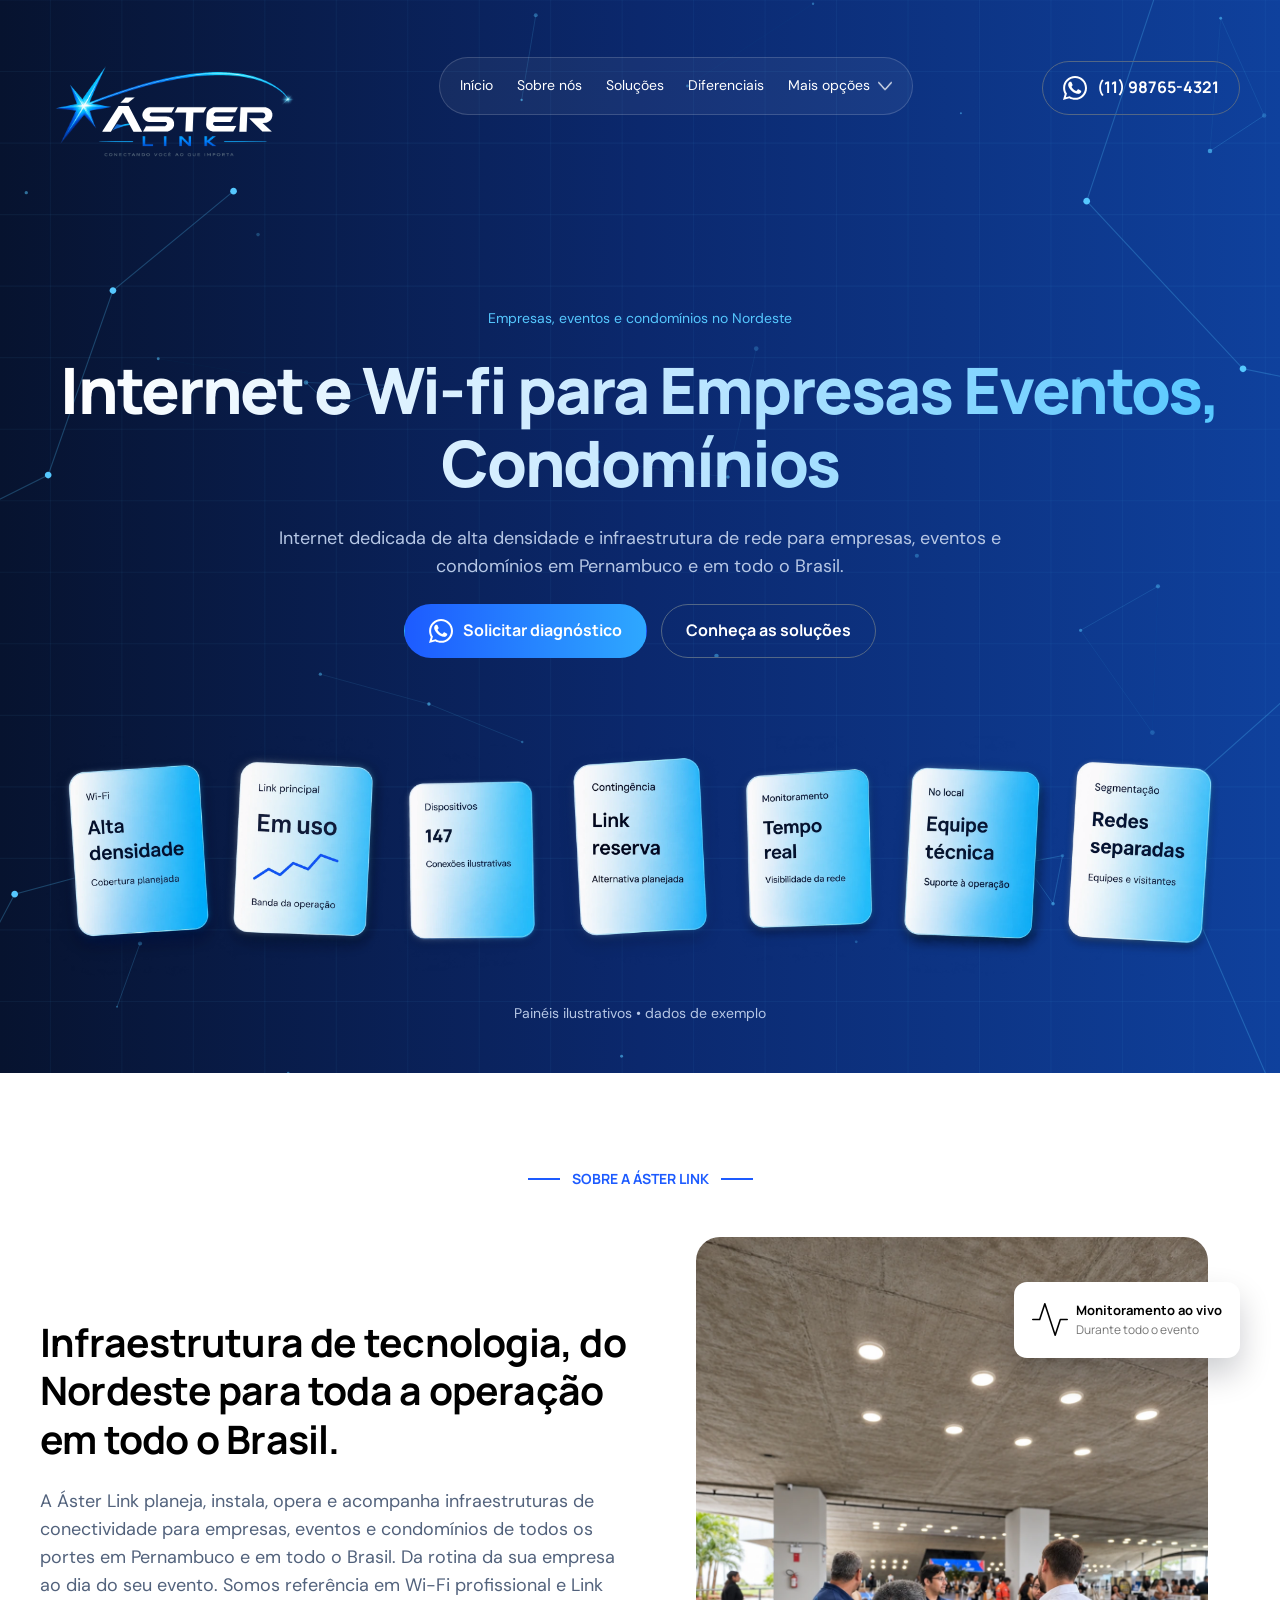
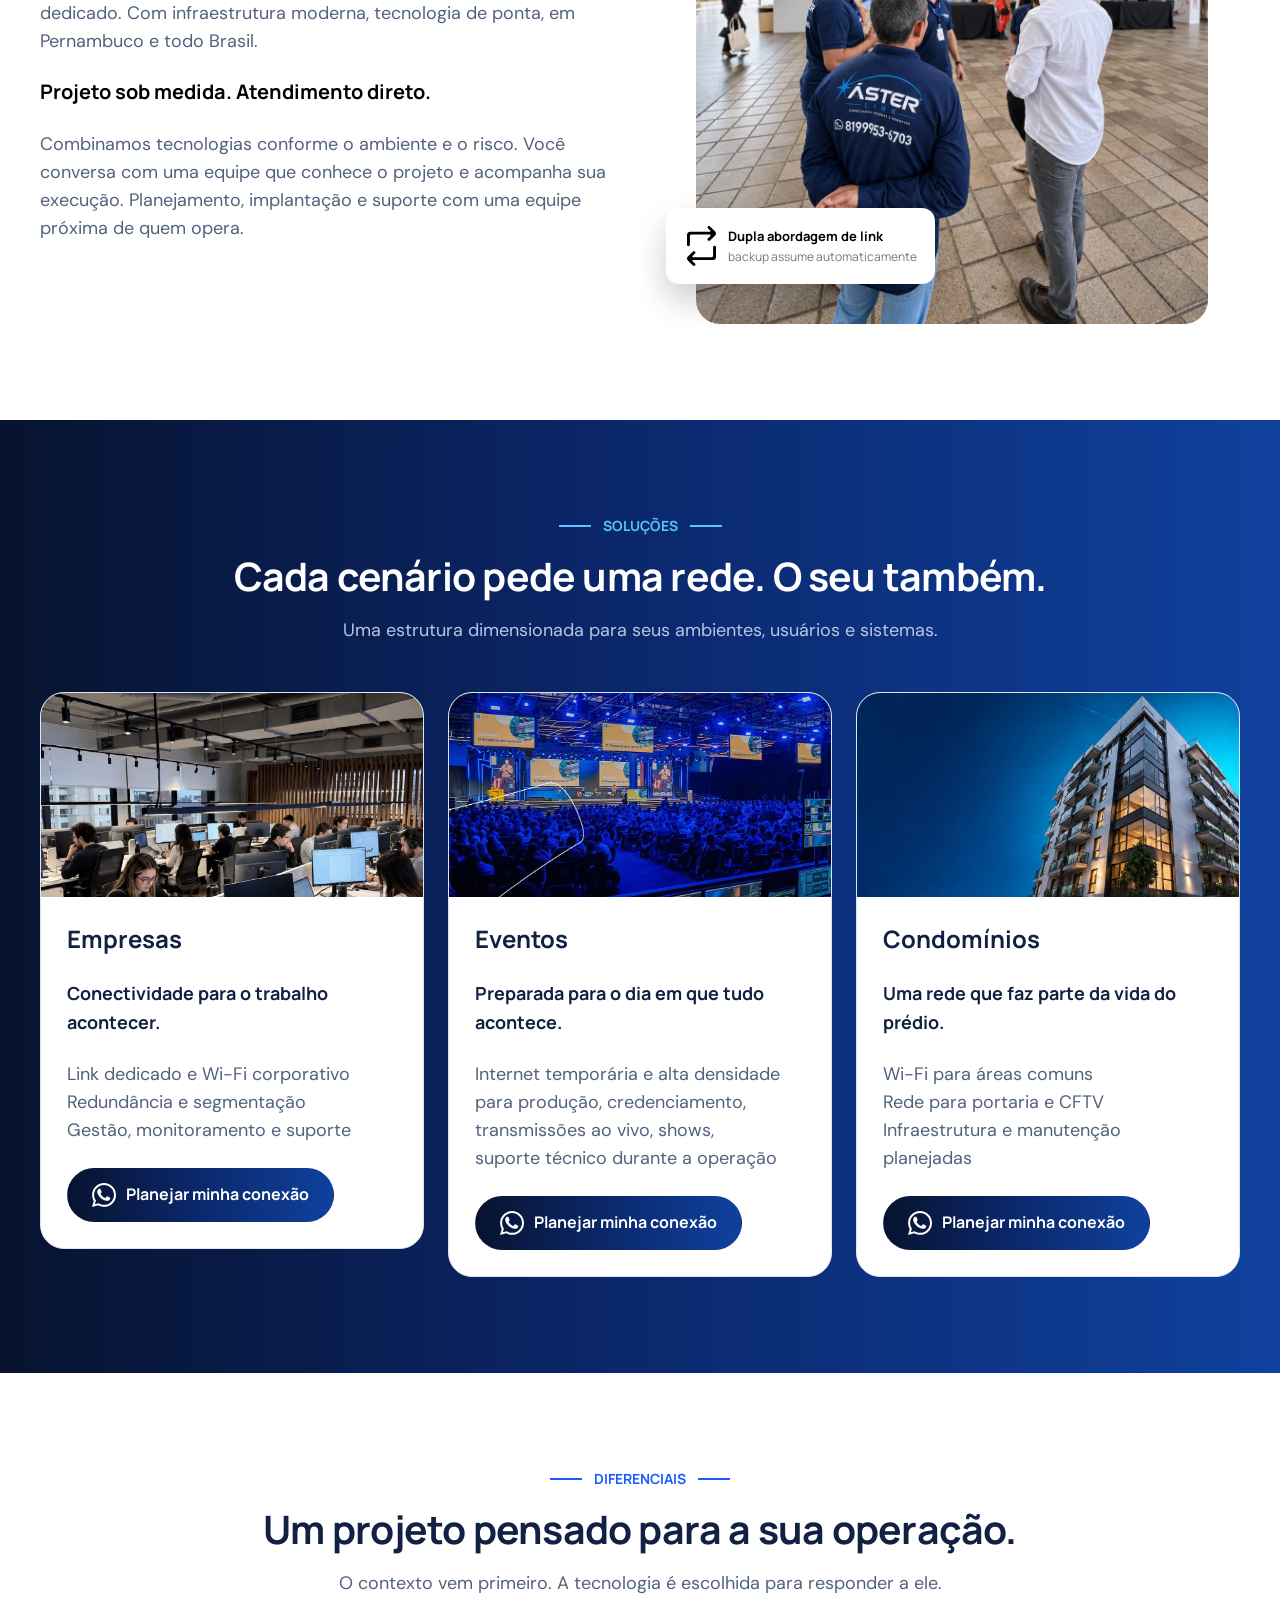
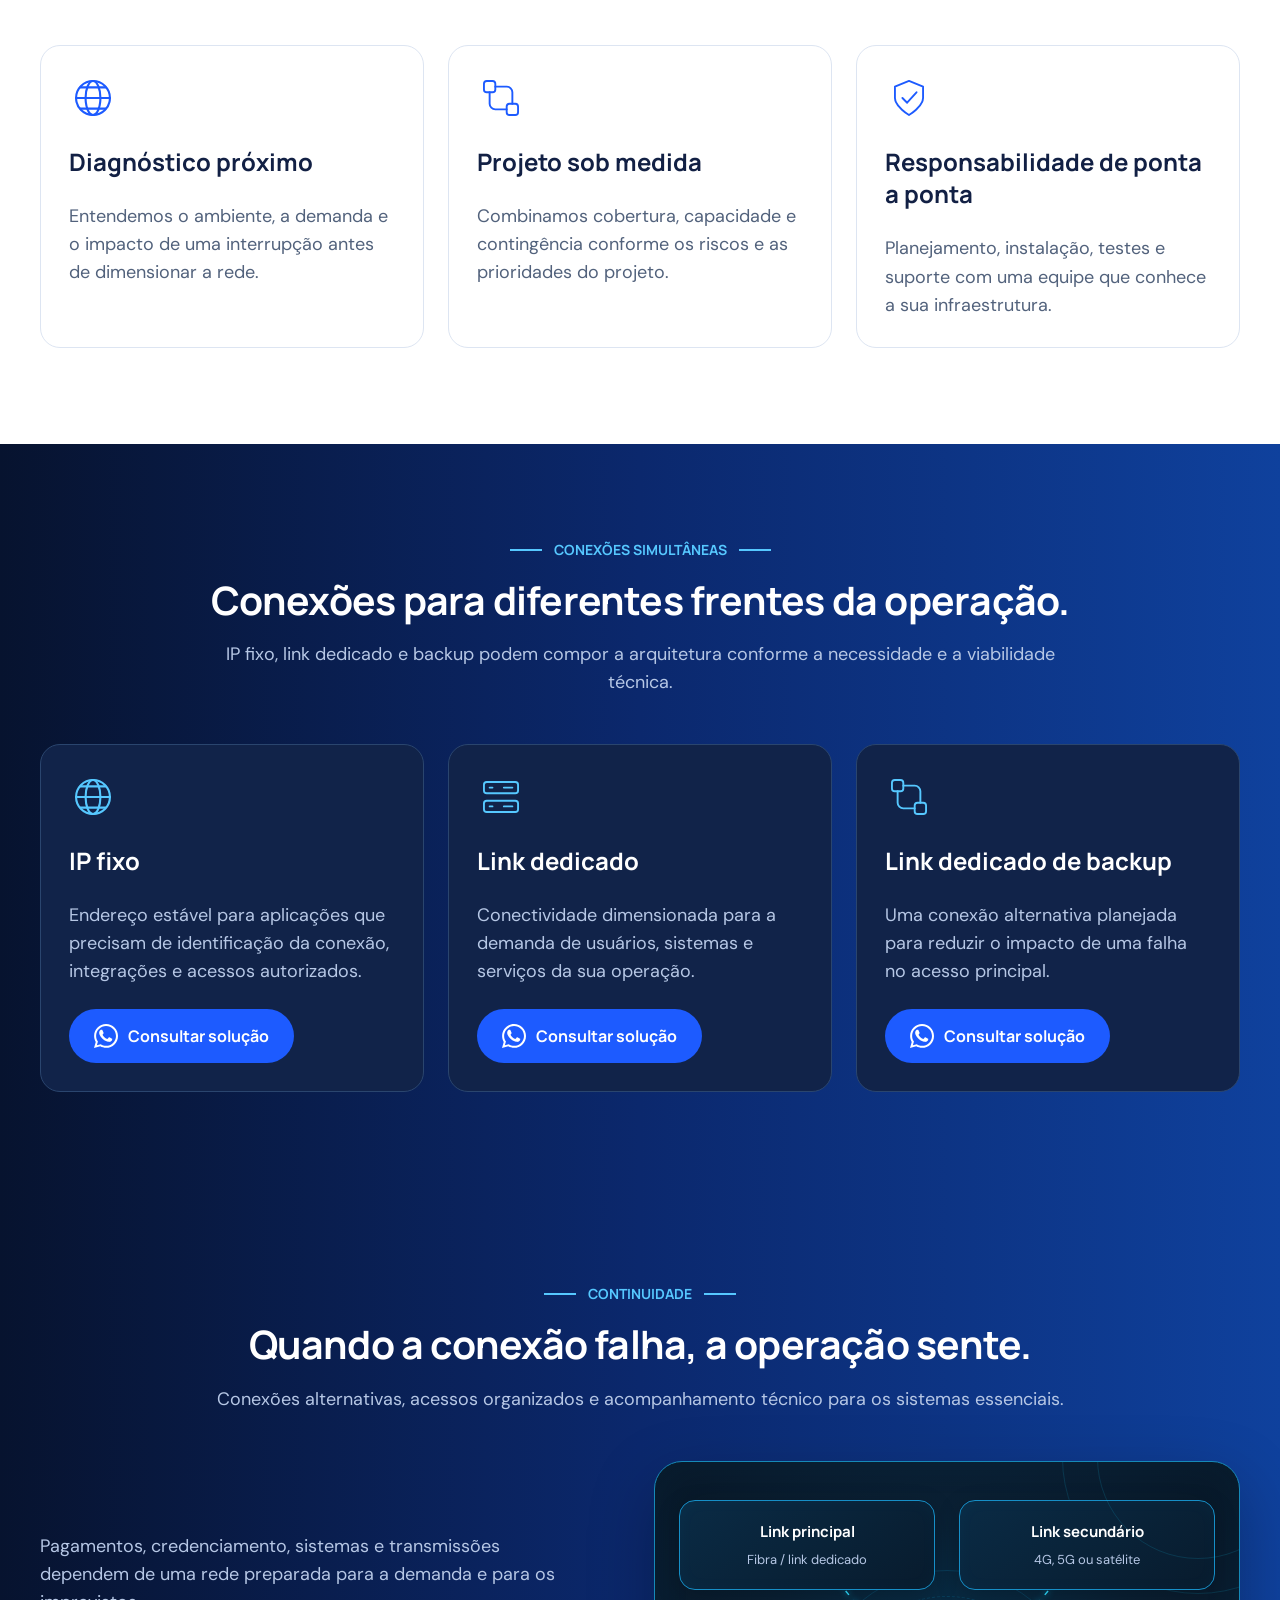
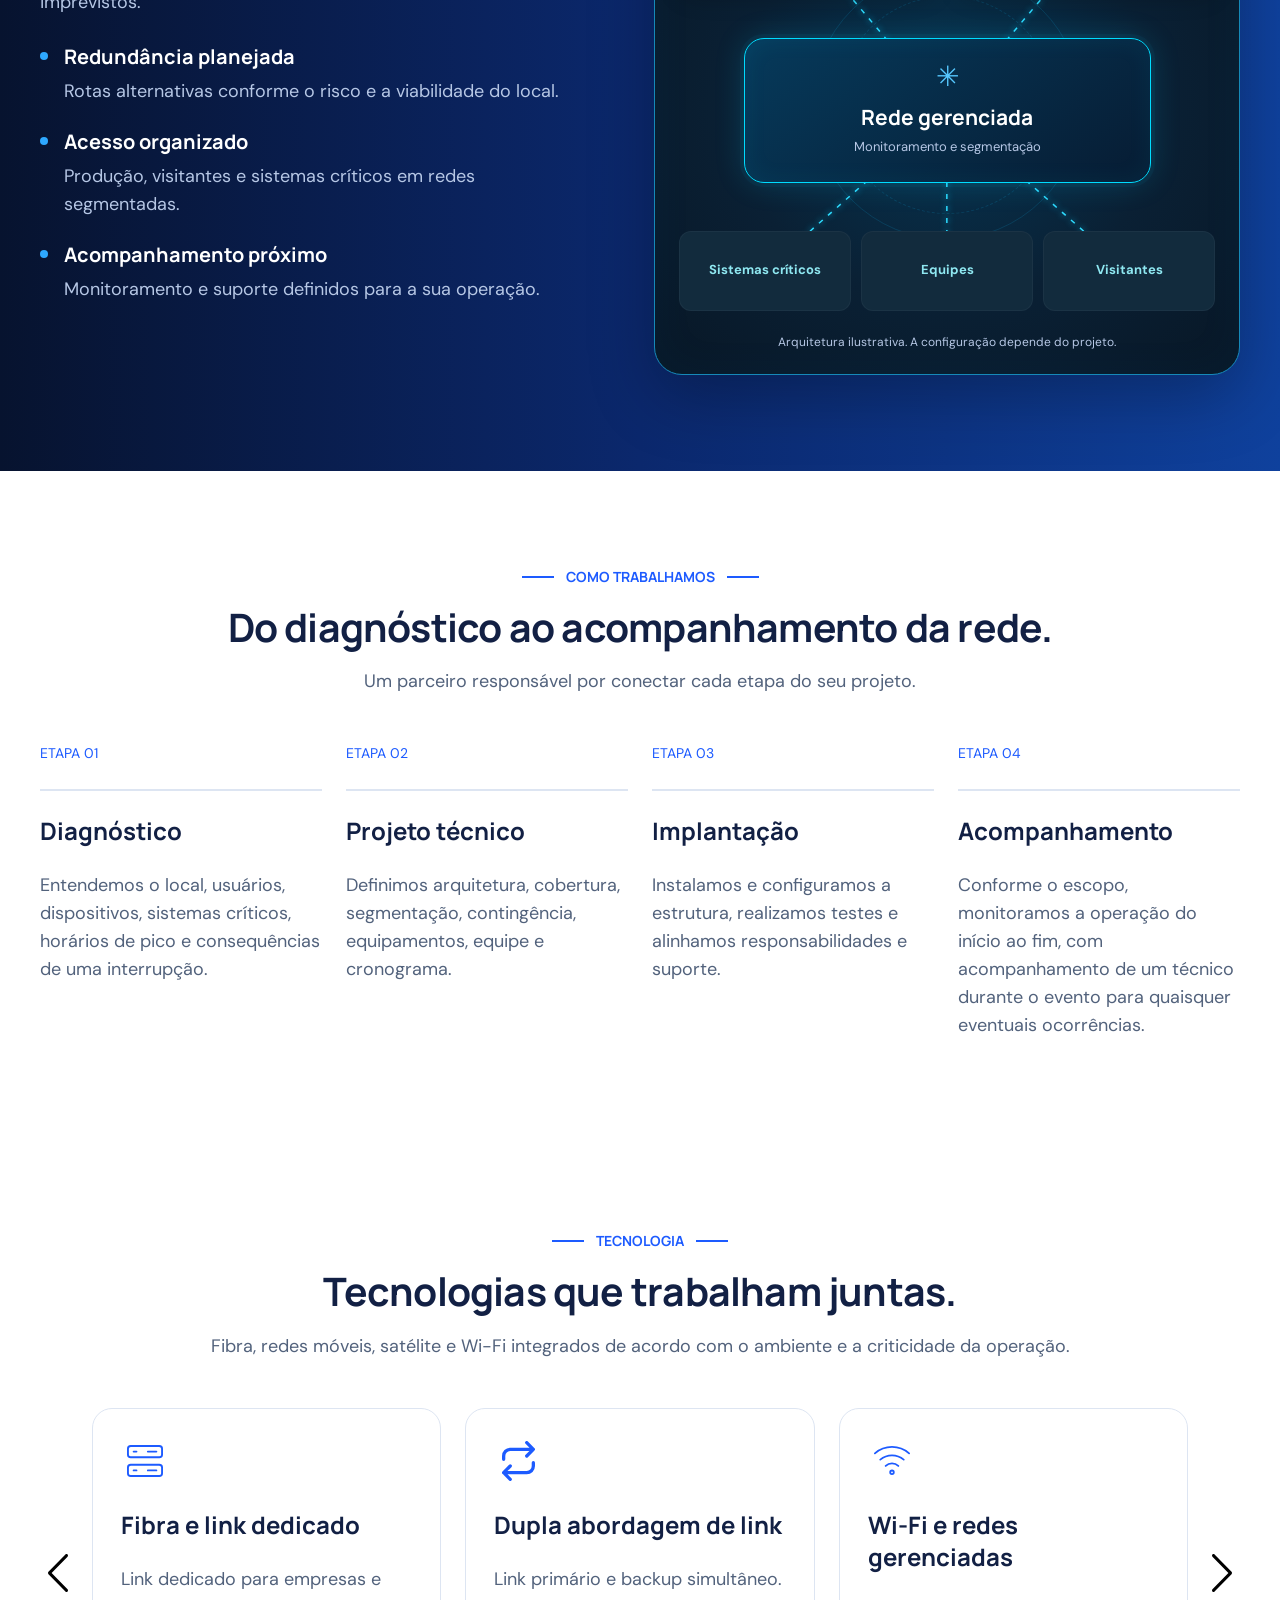
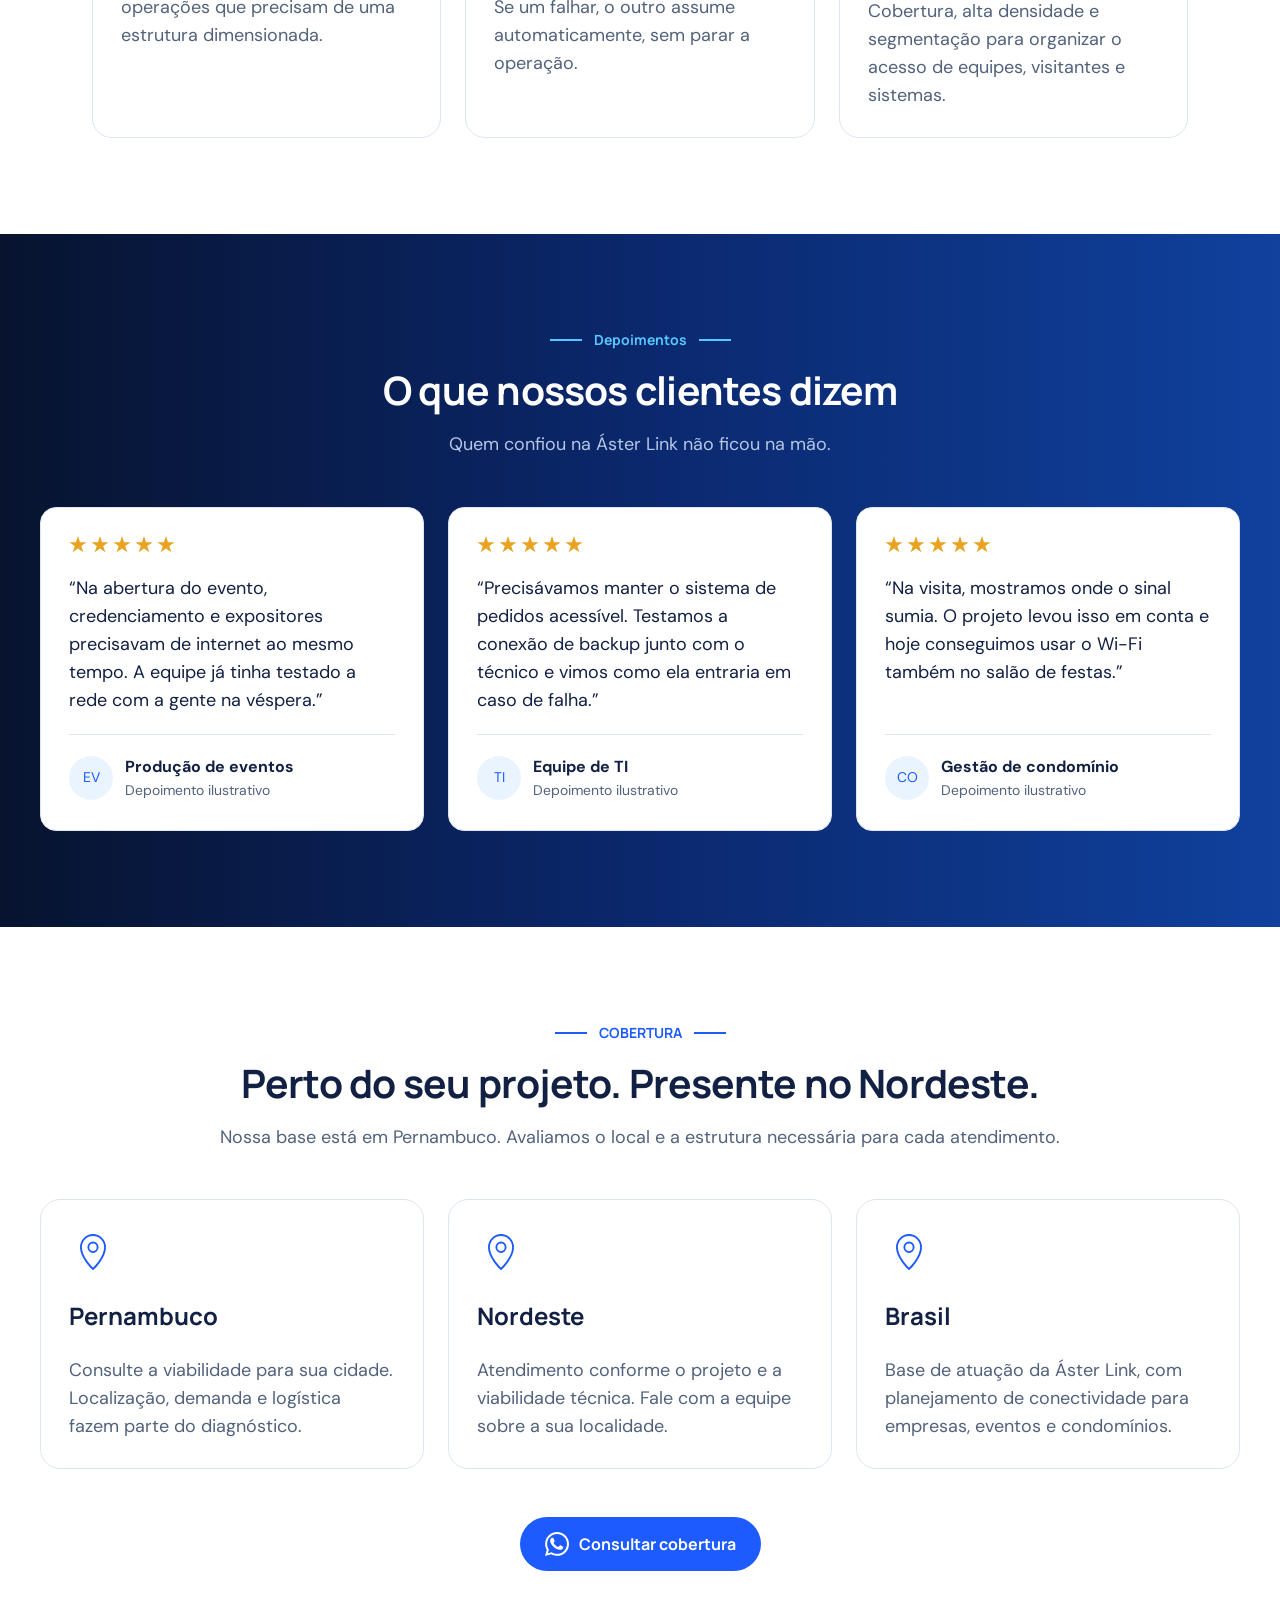
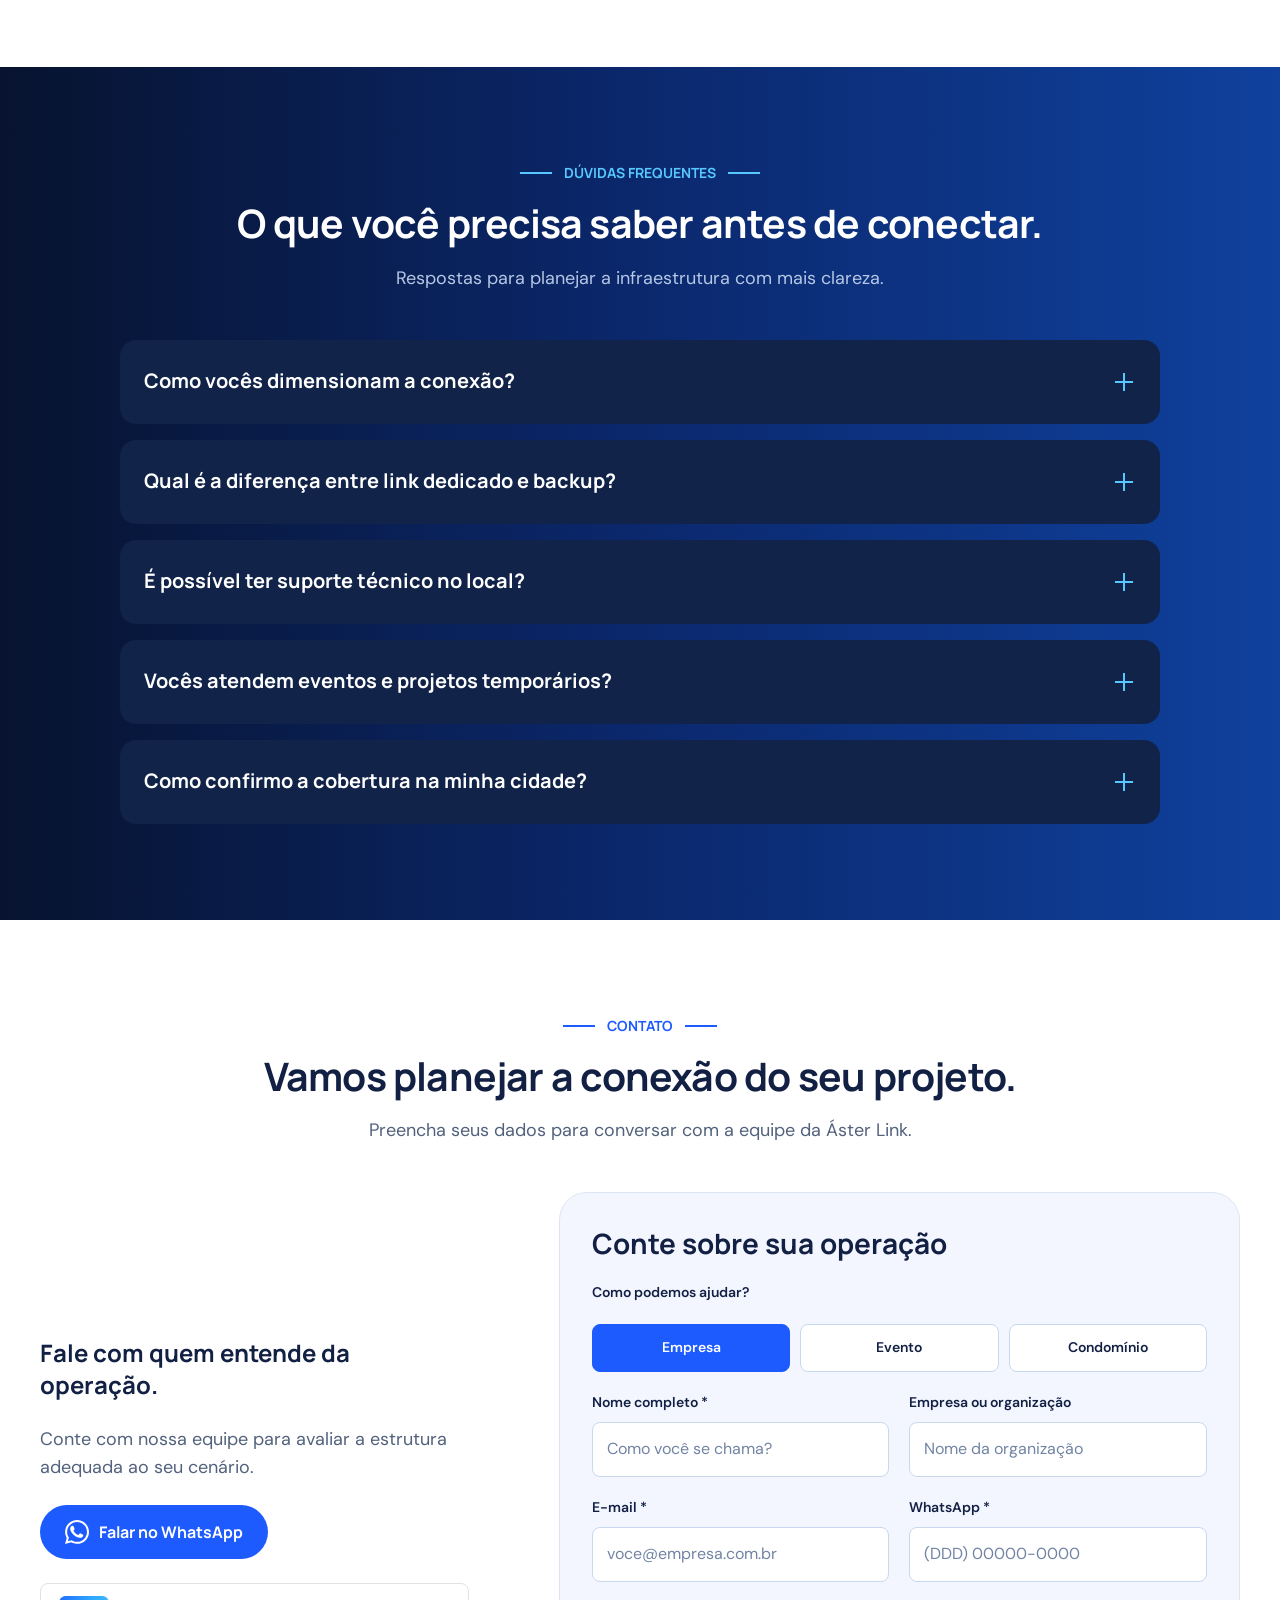
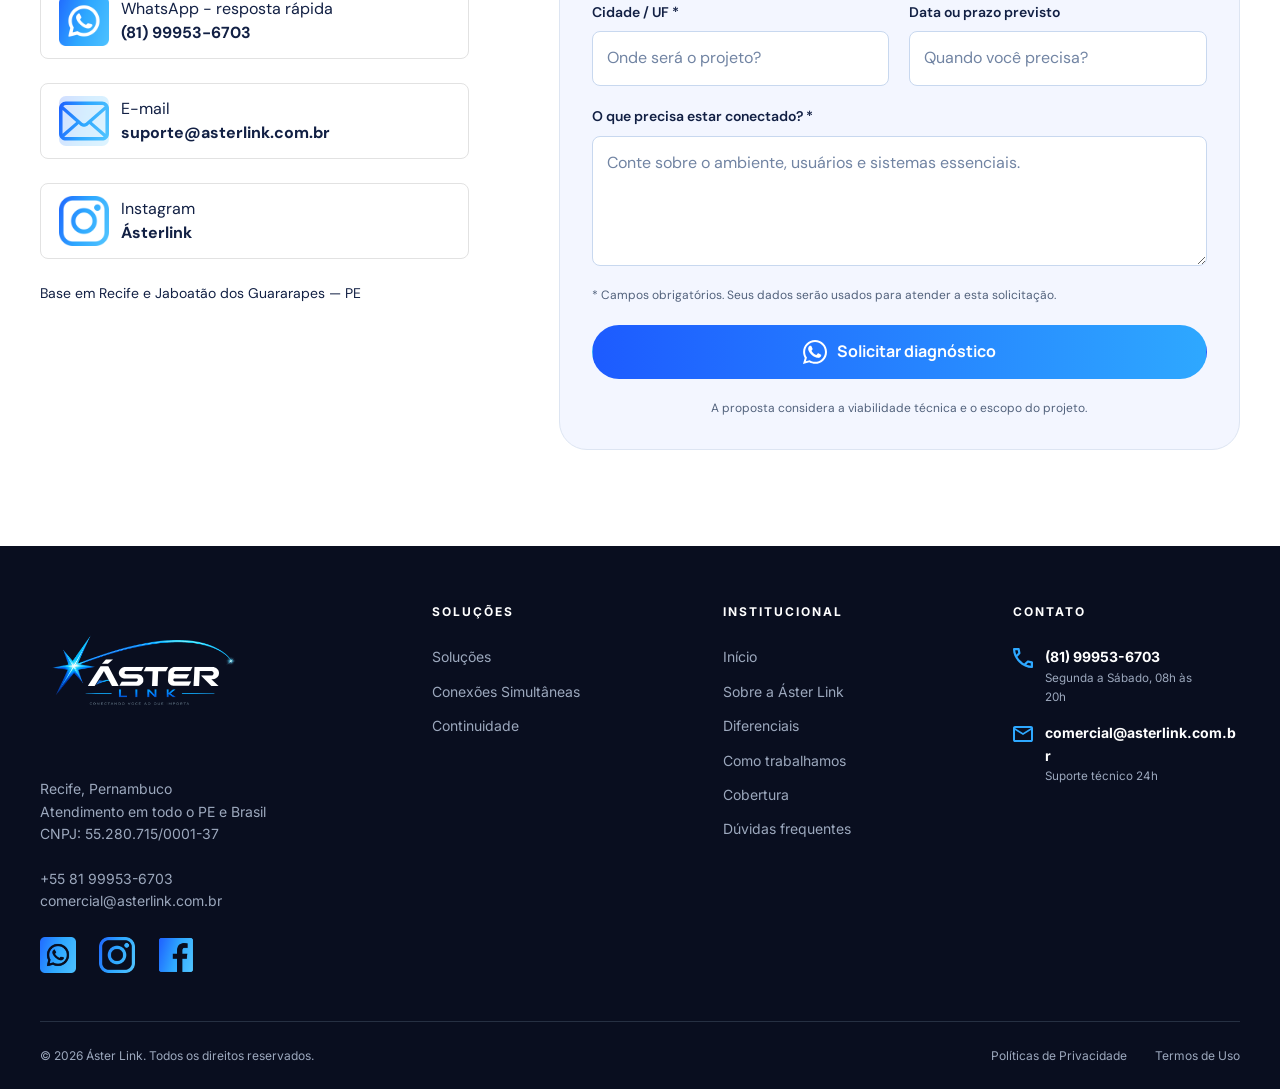
==== commit 54ef4af2: "Block done first version" ====
--- a/index.html
+++ b/index.html
@@ -22,6 +22,7 @@
     <link rel="preconnect" href="https://fonts.gstatic.com" crossorigin>
     <link href="https://fonts.googleapis.com/css2?family=DM+Sans:wght@400;500;600;700&family=Inter:wght@400;700&family=Manrope:wght@400;600;700;800&display=swap" rel="stylesheet">
     <link rel="stylesheet" href="home.css">
+    <link rel="stylesheet" href="network-diagram.css">
     <script type="application/ld+json">
       {
         "@context": "https://schema.org",
@@ -73,6 +74,7 @@
     <script src="assets/vendor/tsparticles.slim.bundle.min.js" defer></script>
     <script src="hero-particles.js" defer></script>
     <script src="interect.js" defer></script>
+    <script src="network-diagram.js" defer></script>
   </head>
   <body>
     <a class="skip-link" href="#conteudo">Pular para o conteúdo</a>
@@ -315,8 +317,10 @@
                 </li>
               </ul>
             </div>
-            <div class="network-diagram">
-              <img class="network-routes" src="assets/figma/12-177-imgRotasDaRede.svg" alt="" loading="lazy" decoding="async">
+            <div class="network-diagram network-interactive">
+              <div class="network-map">
+              <div class="network-orbit" aria-hidden="true"></div>
+              <svg class="network-wires" aria-hidden="true"><path/><path/><path/><path/><path/></svg>
               <div class="network-inputs">
                 <div class="network-node">
                   <strong class="" data-figma-text="12:210">Link principal</strong>
@@ -335,6 +339,7 @@
                 <span class="" data-figma-text="12:227">Sistemas críticos</span>
                 <span class="" data-figma-text="12:231">Equipes</span>
                 <span class="" data-figma-text="12:235">Visitantes</span>
+              </div>
               </div>
               <p class="diagram-caption" data-figma-text="12:238">Arquitetura ilustrativa. A configuração depende do projeto.</p>
             </div>
--- a/network-diagram.css
+++ b/network-diagram.css
@@ -0,0 +1,59 @@
+/* Continuity diagram: reference styling, with the approved project copy. */
+.network-interactive {
+  overflow: hidden;
+  padding: 38px 24px 22px;
+  border: 1px solid #1689b8;
+  background: radial-gradient(ellipse at 50% 48%, #063653 0%, #0a2034 52%, #081726 100%);
+  box-shadow: 0 22px 65px #0004, inset 0 0 45px #008ed00d;
+}
+.network-interactive::before, .network-interactive::after {
+  content: ''; position: absolute; border: 1px solid #16c8f226; border-radius: 50%; pointer-events: none;
+  width: 270px; height: 270px; right: -95px; top: -140px;
+}
+.network-interactive::after { width: 200px; height: 200px; right: -60px; top: -105px; }
+.network-map { position: relative; isolation: isolate; display: grid; gap: 48px; }
+.network-interactive .network-inputs { gap: 24px; }
+.network-interactive .network-node {
+  flex: 1; min-width: 0; padding: 20px 10px; text-align: center;
+  border: 1px solid #168fc7; background: linear-gradient(145deg, #0a2b45, #081b2d);
+  box-shadow: 0 7px 24px #0003, inset 0 0 18px #00baff08;
+}
+.network-interactive .network-node strong { font: 700 15px/1.4 'Manrope', sans-serif; }
+.network-interactive .network-node small { color: #b6c7e5; font-size: 13px; line-height: 1.5; }
+.network-interactive .network-center {
+  position: relative; margin: 0 auto; width: 76%; padding: 24px 14px; border: 1px solid #00dcff;
+  background: linear-gradient(145deg, #063a5b, #071c33);
+  box-shadow: 0 0 0 4px #00cfff0b, 0 0 30px #00cfff2b, inset 0 0 24px #00cfff12;
+}
+.network-interactive .network-center::before { content: '✳'; display: block; color: var(--cyan); font-size: 28px; line-height: 1; margin-bottom: 12px; animation: network-pulse 3s ease-in-out infinite; }
+.network-interactive .network-center h3 { font-size: 21px; }
+.network-interactive .network-center small { display: block; color: #b6c7e5; font-size: 13px; }
+.network-interactive .network-outputs { gap: 10px; }
+.network-interactive .network-outputs span { display: flex; align-items: center; justify-content: center; min-width: 0; min-height: 80px; padding: 14px 8px; color: #8fe8f1; font-weight: 700; background: #122b3d; border: 1px solid #ffffff0a; }
+.network-interactive .network-node, .network-interactive .network-center, .network-interactive .network-outputs span { z-index: 1; transition: transform .25s, border-color .25s, box-shadow .25s; }
+@media (hover: hover) {
+  .network-interactive :is(.network-node, .network-center, .network-outputs span):hover { transform: translateY(-3px); border-color: #8cfaff; box-shadow: 0 0 24px #00cfff44; }
+}
+.network-wires { position: absolute; inset: 0; width: 100%; height: 100%; overflow: visible; pointer-events: none; z-index: -1; }
+.network-wires path { fill: none; stroke: #2edcff; stroke-width: 1.5; stroke-dasharray: 5 7; filter: drop-shadow(0 0 3px #00cfff); animation: network-flow 2s linear infinite; }
+.network-orbit { position: absolute; width: 270px; height: 270px; left: 50%; top: 50%; transform: translate(-50%, -50%); border: 1px solid #13b9f526; border-radius: 50%; pointer-events: none; z-index: -1; }
+.network-orbit::after { content: ''; position: absolute; inset: 25px; border: 1px dashed #13b9f526; border-radius: 50%; animation: network-orbit 35s linear infinite; }
+.network-interactive .diagram-caption { position: relative; margin-top: 22px; font-size: 12px; line-height: 1.6; text-align: center; }
+@keyframes network-flow { to { stroke-dashoffset: -24; } }
+@keyframes network-orbit { to { transform: rotate(360deg); } }
+@keyframes network-pulse { 50% { text-shadow: 0 0 18px #00cfff; } }
+@media (max-width: 480px) {
+  .network-interactive { padding: 28px 14px 18px; }
+  .network-interactive .network-inputs { gap: 12px; }
+  .network-interactive .network-node { padding: 16px 8px; }
+  .network-interactive .network-node strong { font-size: 13px; }
+  .network-interactive .network-node small { font-size: 12px; }
+  .network-interactive .network-center { width: 90%; }
+  .network-interactive .network-center h3 { font-size: 19px; }
+  .network-interactive .network-outputs { gap: 6px; }
+  .network-interactive .network-outputs span { font-size: 12px; padding: 12px 5px; }
+  .network-map { gap: 36px; }
+}
+@media (prefers-reduced-motion: reduce) {
+  .network-interactive *, .network-interactive *::before, .network-interactive *::after { animation: none !important; transition: none !important; }
+}
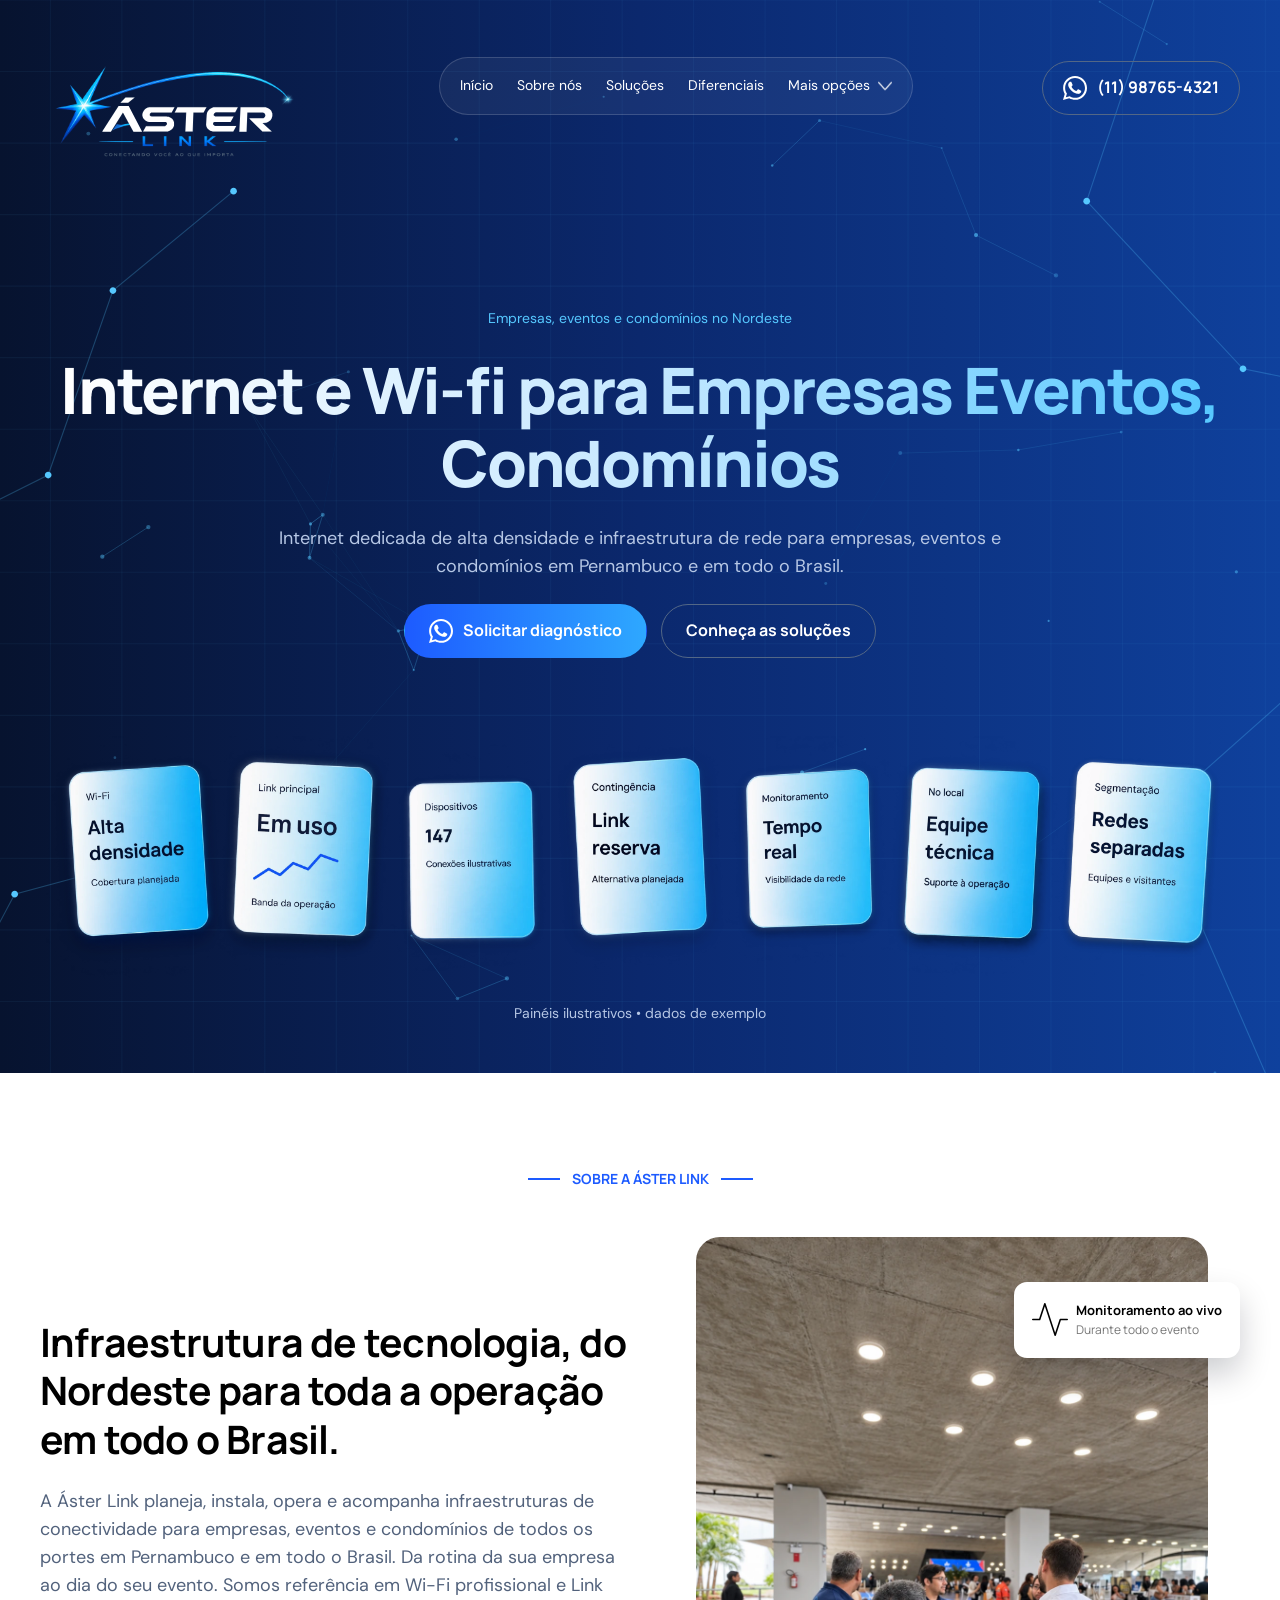
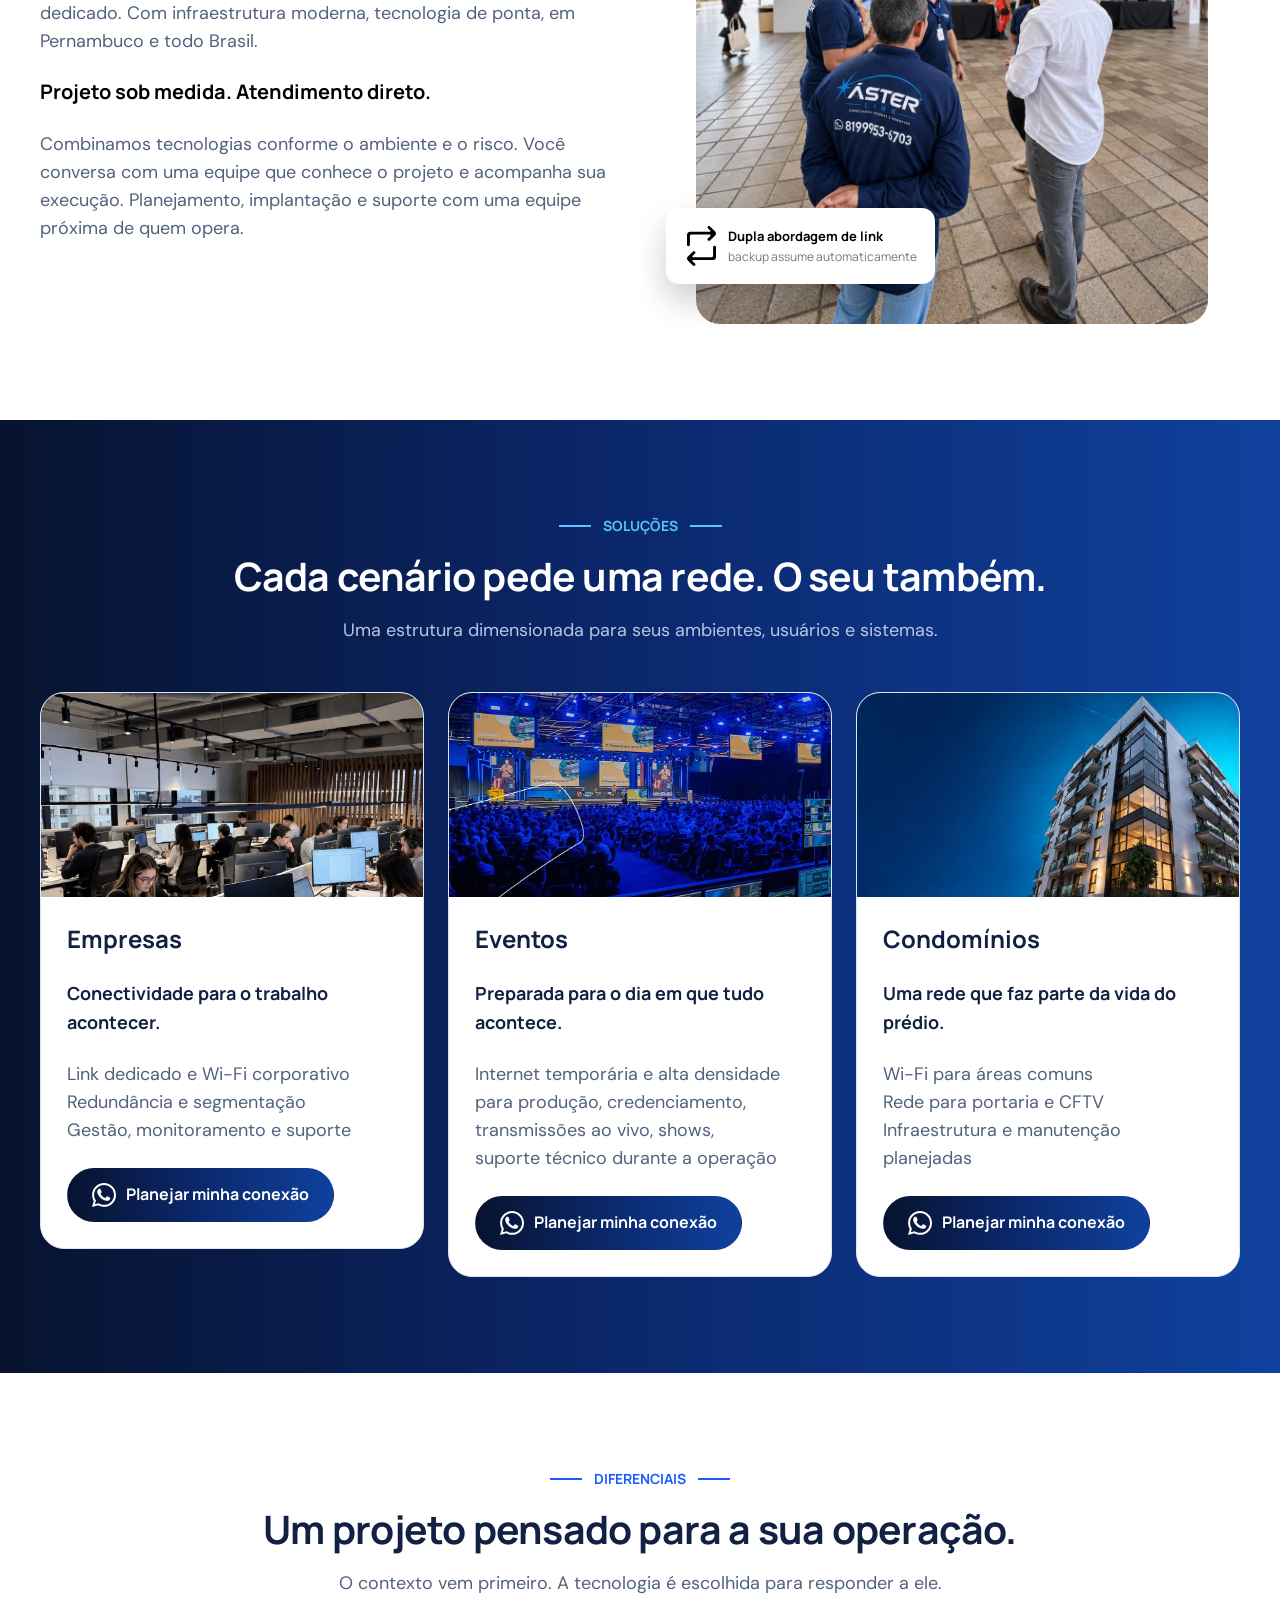
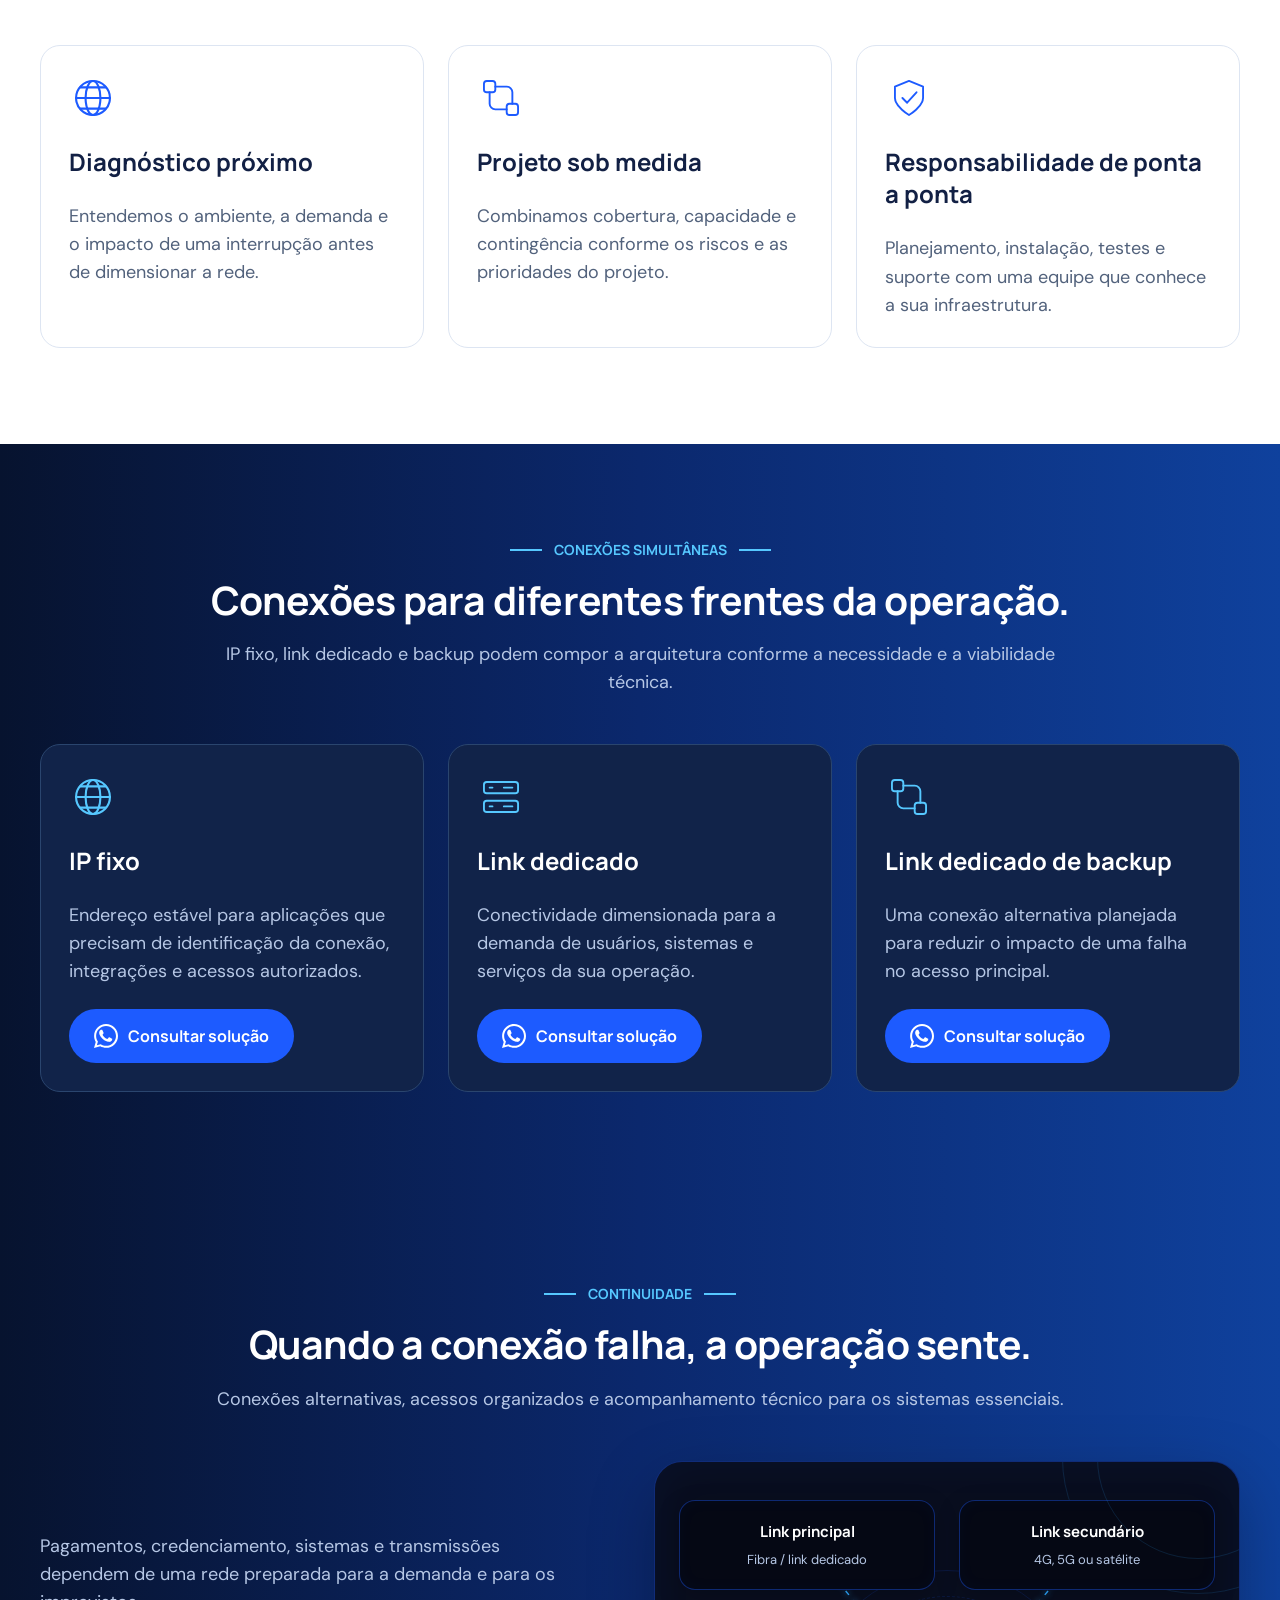
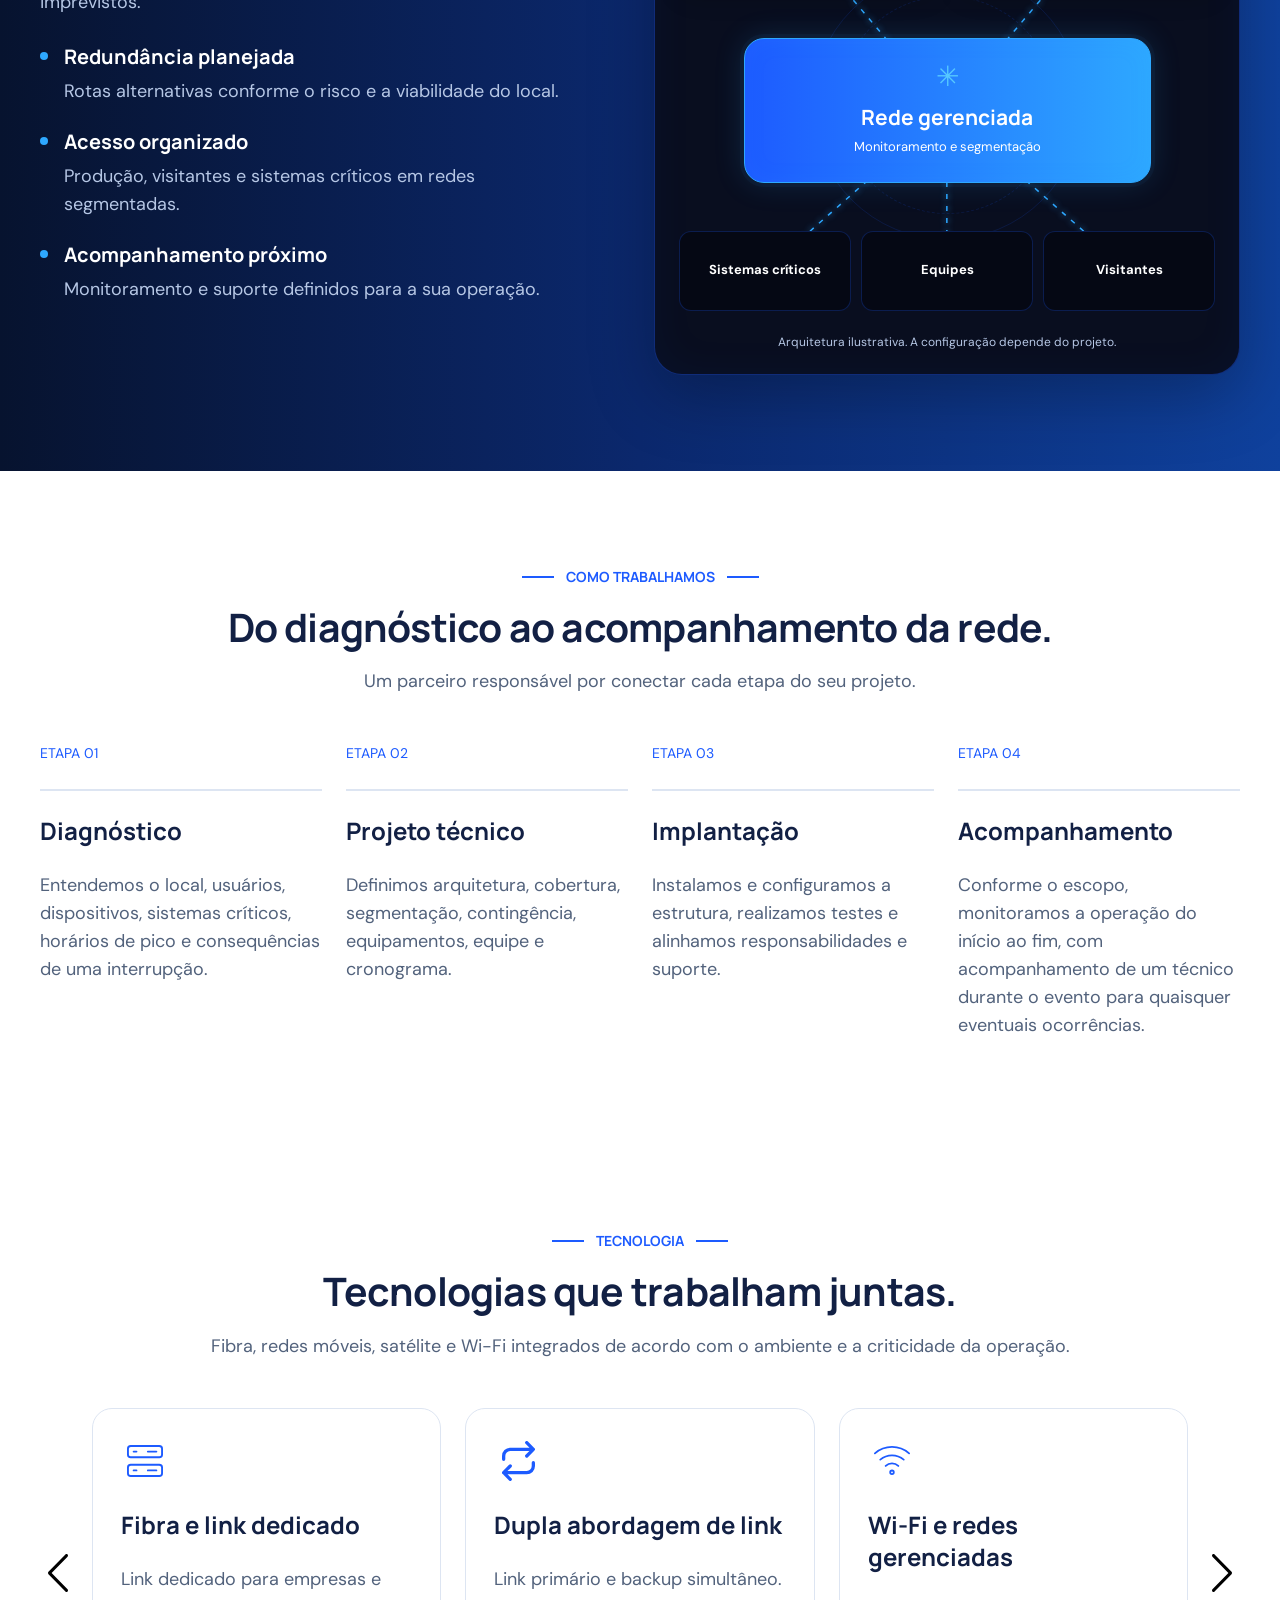
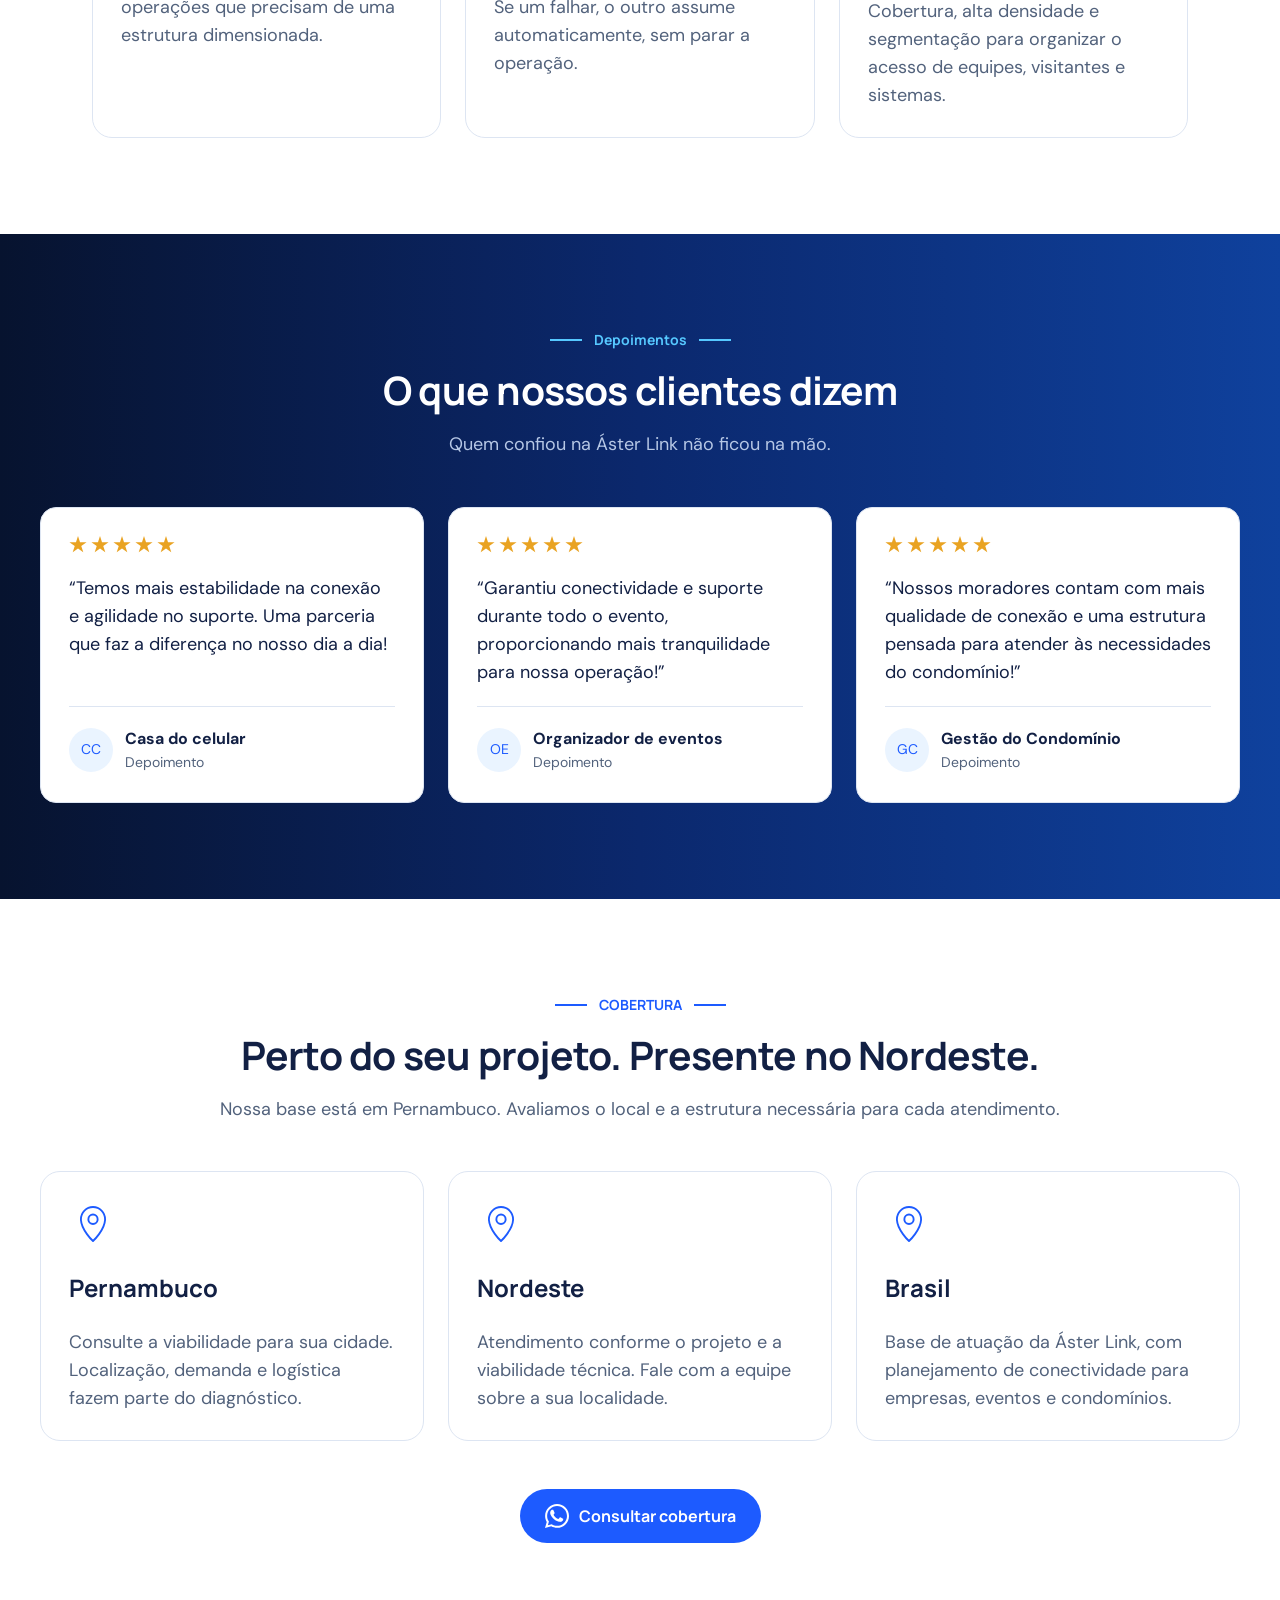
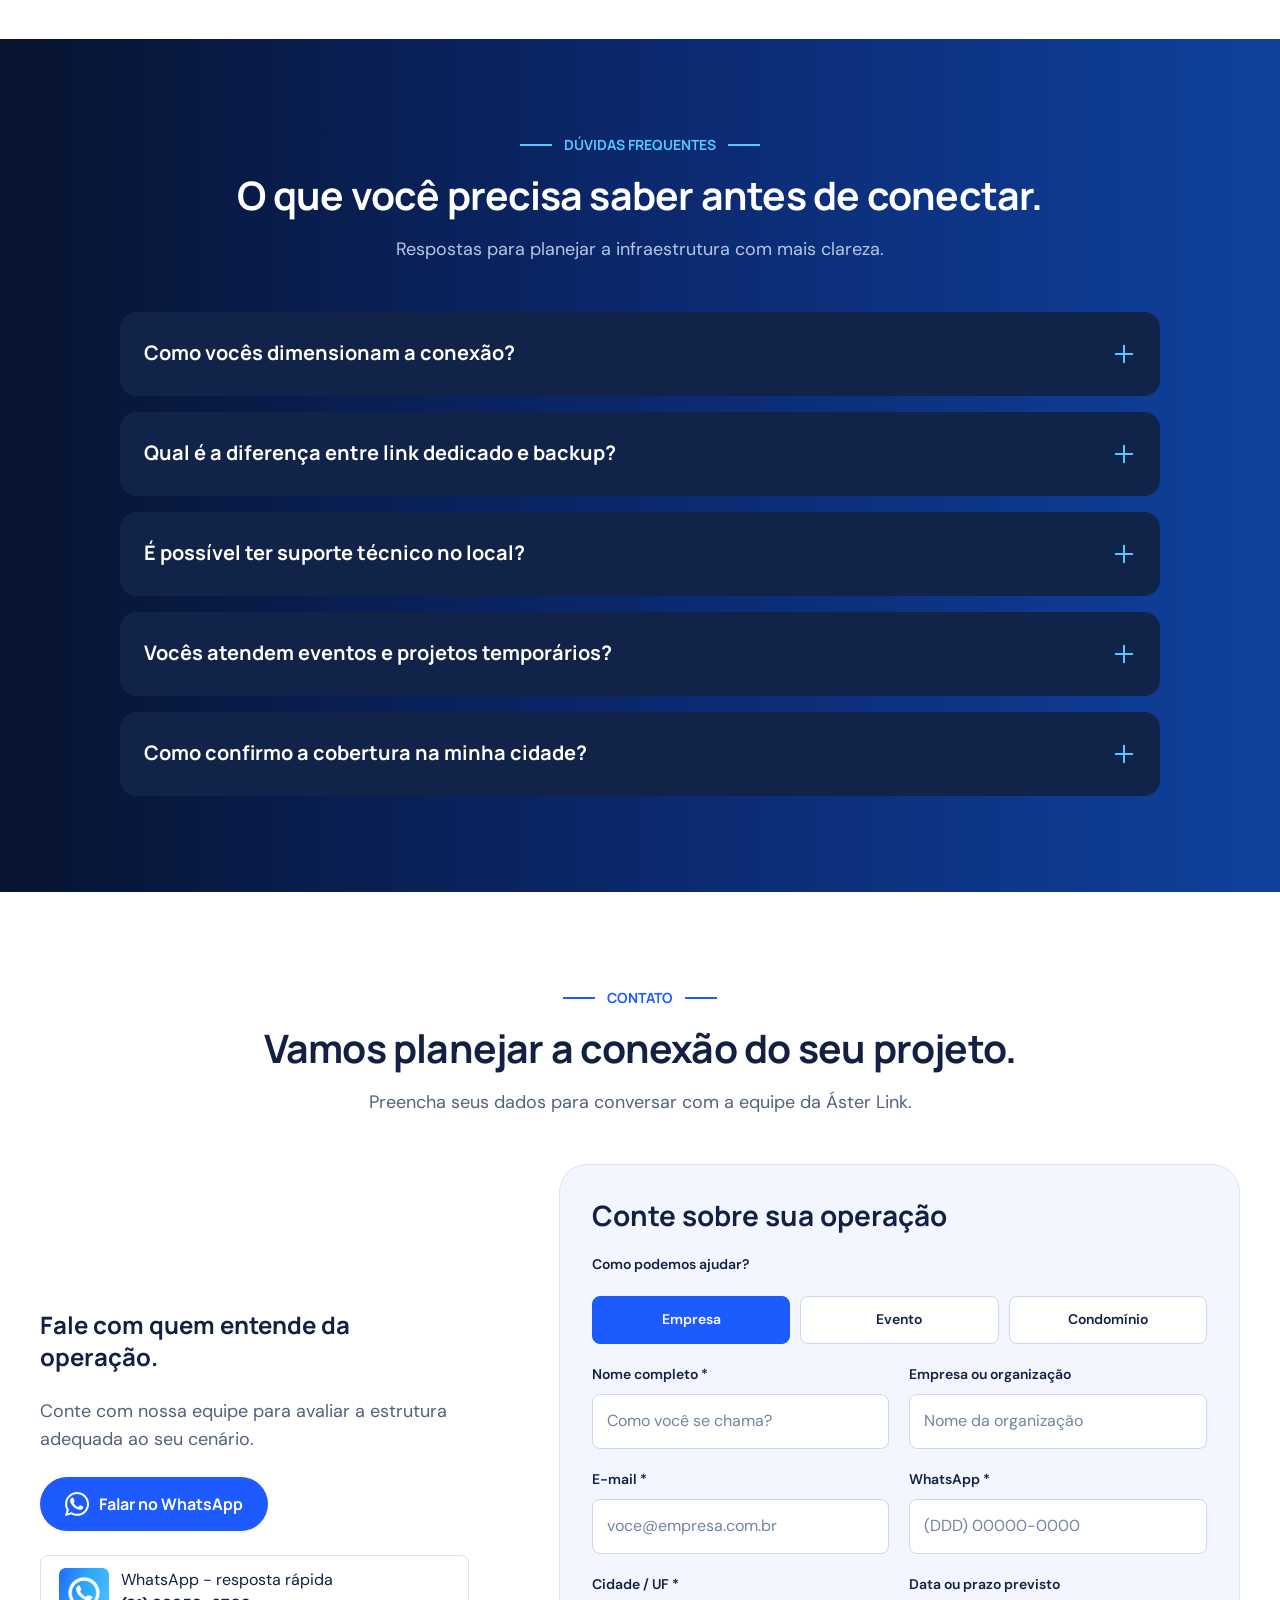
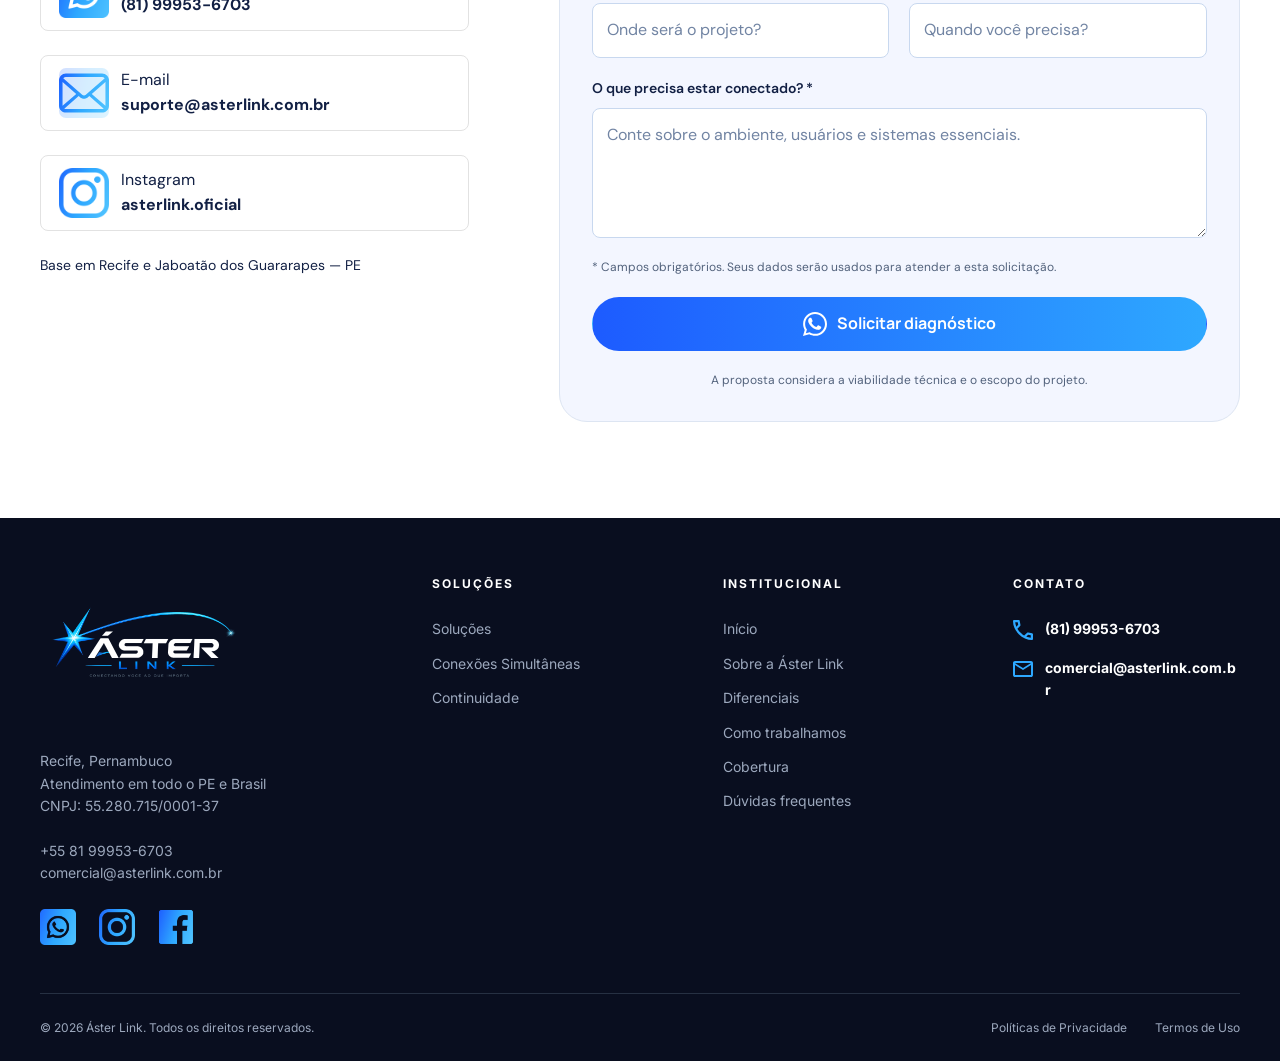
==== commit 0be5d1d7: "atualização do index.html" ====
--- a/index.html
+++ b/index.html
@@ -1,4 +1,4 @@
-<!doctype html>
+﻿<!doctype html>
 <html lang="pt-BR">
   <head>
     <meta charset="utf-8">
@@ -424,40 +424,34 @@
           <div class="grid-three testimonials">
             <figure class="testimonial">
               <img class="stars" src="assets/figma/12-285-imgCincoEstrelas.svg" alt="5 estrelas" loading="lazy" decoding="async">
-              <blockquote class="" data-figma-text="104:10">
-                “Na abertura do evento, credenciamento e expositores precisavam de internet ao mesmo tempo. A equipe já tinha testado a rede com a gente na véspera.”
-              </blockquote>
+              <blockquote class="" data-figma-text="104:10">“Temos mais estabilidade na conexão e agilidade no suporte. Uma parceria que faz a diferença no nosso dia a dia!</blockquote>
               <figcaption>
-                <span class="avatar" data-figma-text="104:14">EV</span>
-                <div>
-                  <strong class="" data-figma-text="104:16">Produção de eventos</strong>
-                  <small class="" data-figma-text="104:17">Depoimento ilustrativo</small>
+                <span class="avatar" data-figma-text="104:14">CC</span>
+                <div>
+                  <strong class="" data-figma-text="104:16">Casa do celular</strong>
+                  <small class="" data-figma-text="104:17">Depoimento</small>
                 </div>
               </figcaption>
             </figure>
             <figure class="testimonial">
               <img class="stars" src="assets/figma/12-285-imgCincoEstrelas.svg" alt="5 estrelas" loading="lazy" decoding="async">
-              <blockquote class="" data-figma-text="104:25">
-                “Precisávamos manter o sistema de pedidos acessível. Testamos a conexão de backup junto com o técnico e vimos como ela entraria em caso de falha.”
-              </blockquote>
+              <blockquote class="" data-figma-text="104:25">“Garantiu conectividade e suporte durante todo o evento, proporcionando mais tranquilidade para nossa operação!”</blockquote>
               <figcaption>
-                <span class="avatar" data-figma-text="104:29">TI</span>
-                <div>
-                  <strong class="" data-figma-text="104:31">Equipe de TI</strong>
-                  <small class="" data-figma-text="104:32">Depoimento ilustrativo</small>
+                <span class="avatar" data-figma-text="104:29">OE</span>
+                <div>
+                  <strong class="" data-figma-text="104:31">Organizador de eventos</strong>
+                  <small class="" data-figma-text="104:32">Depoimento</small>
                 </div>
               </figcaption>
             </figure>
             <figure class="testimonial">
               <img class="stars" src="assets/figma/12-285-imgCincoEstrelas.svg" alt="5 estrelas" loading="lazy" decoding="async">
-              <blockquote class="" data-figma-text="104:40">
-                “Na visita, mostramos onde o sinal sumia. O projeto levou isso em conta e hoje conseguimos usar o Wi-Fi também no salão de festas.”
-              </blockquote>
+              <blockquote class="" data-figma-text="104:40">“Nossos moradores contam com mais qualidade de conexão e uma estrutura pensada para atender às necessidades do condomínio!”</blockquote>
               <figcaption>
-                <span class="avatar" data-figma-text="104:44">CO</span>
-                <div>
-                  <strong class="" data-figma-text="104:46">Gestão de condomínio</strong>
-                  <small class="" data-figma-text="104:47">Depoimento ilustrativo</small>
+                <span class="avatar" data-figma-text="104:44">GC</span>
+                <div>
+                  <strong class="" data-figma-text="104:46">Gestão do Condomínio</strong>
+                  <small class="" data-figma-text="104:47">Depoimento</small>
                 </div>
               </figcaption>
             </figure>
@@ -572,13 +566,16 @@
                   <strong class="" data-figma-text="100:221">suporte@asterlink.com.br</strong>
                 </div>
               </a>
+              <a href="https://www.instagram.com/asterlink.oficial/">
               <span class="contact-channel">
                 <img class="contact-icon" src="assets/IconesDeRedeSociais/instagram azul  (3).svg" alt="" width="50" height="50">
                 <div>
                   <span class="" data-figma-text="100:225">Instagram</span>
-                  <strong class="" data-figma-text="100:226">Ásterlink</strong>
+                  <strong class="" data-figma-text="100:226">asterlink.oficial</strong>
                 </div>
               </span>
+              </a>
+              
               <p class="contact-base" data-figma-text="44:463">Base em Recife e Jaboatão dos Guararapes — PE</p>
             </div>
             <form id="contact-form" action="https://wa.me/558199536703" method="get">
@@ -657,12 +654,16 @@
             <a href="https://wa.me/558199536703" aria-label="WhatsApp">
               <img src="assets/IconesDeRedeSociais/whatsapp azul  (1).svg" width="36" height="36" alt="">
             </a>
-            <span aria-label="Instagram">
-              <img src="assets/IconesDeRedeSociais/instagram azul  (3).svg" width="36" height="36" alt="">
-            </span>
-            <span aria-label="Facebook">
-              <img src="assets/IconesDeRedeSociais/Facebook azul.svg" width="36" height="36" alt="">
-            </span>
+            <a href="https://www.instagram.com/asterlink.oficial/">
+              <span aria-label="Instagram">
+                  <img src="assets/IconesDeRedeSociais/instagram azul  (3).svg" width="36" height="36" alt="">
+                </span>
+              </a>
+              <a href="https://www.facebook.com/asterlink.oficial/">
+                <span aria-label="Facebook">
+                  <img src="assets/IconesDeRedeSociais/Facebook azul.svg" width="36" height="36" alt="">
+                </span>
+              </a>
           </div>
         </div>
         <nav aria-label="SOLUÇÕES">
@@ -685,13 +686,13 @@
           <a href="https://wa.me/558199536703">
             <img class="footer-contact-icon" src="assets/figma/47-2-imgIcon.svg" alt="" width="20" height="20">
             <strong class="" data-figma-text="47:58">(81) 99953-6703</strong>
-            <small class="" data-figma-text="47:60">Segunda a Sábado, 08h às
-20h</small>
+            <!-- <small class="" data-figma-text="47:60">Segunda a Sábado, 08h às
+20h</small> -->
           </a>
           <a href="mailto:contato@asterlink.com.br">
             <img class="footer-contact-icon" src="assets/figma/47-2-imgIcon1.svg" alt="" width="20" height="20">
             <strong class="" data-figma-text="47:65">comercial@asterlink.com.br</strong>
-            <small class="" data-figma-text="47:67">Suporte técnico 24h</small>
+            <!-- <small class="" data-figma-text="47:67">Suporte técnico 24h</small> -->
           </a>
         </div>
       </div>
--- a/network-diagram.css
+++ b/network-diagram.css
@@ -2,12 +2,12 @@
 .network-interactive {
   overflow: hidden;
   padding: 38px 24px 22px;
-  border: 1px solid #1689b8;
-  background: radial-gradient(ellipse at 50% 48%, #063653 0%, #0a2034 52%, #081726 100%);
-  box-shadow: 0 22px 65px #0004, inset 0 0 45px #008ed00d;
+  border: 1px solid #1d5bff66;
+  background: var(--navy);
+  box-shadow: 0 22px 65px #0004, inset 0 0 45px #1d5bff0d;
 }
 .network-interactive::before, .network-interactive::after {
-  content: ''; position: absolute; border: 1px solid #16c8f226; border-radius: 50%; pointer-events: none;
+  content: ''; position: absolute; border: 1px solid #2ea8ff26; border-radius: 50%; pointer-events: none;
   width: 270px; height: 270px; right: -95px; top: -140px;
 }
 .network-interactive::after { width: 200px; height: 200px; right: -60px; top: -105px; }
@@ -15,33 +15,33 @@
 .network-interactive .network-inputs { gap: 24px; }
 .network-interactive .network-node {
   flex: 1; min-width: 0; padding: 20px 10px; text-align: center;
-  border: 1px solid #168fc7; background: linear-gradient(145deg, #0a2b45, #081b2d);
-  box-shadow: 0 7px 24px #0003, inset 0 0 18px #00baff08;
+  border: 1px solid #1d5bff66; background: #050814;
+  box-shadow: 0 7px 24px #0003, inset 0 0 18px #1d5bff08;
 }
 .network-interactive .network-node strong { font: 700 15px/1.4 'Manrope', sans-serif; }
 .network-interactive .network-node small { color: #b6c7e5; font-size: 13px; line-height: 1.5; }
 .network-interactive .network-center {
-  position: relative; margin: 0 auto; width: 76%; padding: 24px 14px; border: 1px solid #00dcff;
-  background: linear-gradient(145deg, #063a5b, #071c33);
-  box-shadow: 0 0 0 4px #00cfff0b, 0 0 30px #00cfff2b, inset 0 0 24px #00cfff12;
+  position: relative; margin: 0 auto; width: 76%; padding: 24px 14px; border: 1px solid var(--electric);
+  background: var(--button-gradient);
+  box-shadow: 0 0 0 4px #2ea8ff0b, 0 0 30px #2ea8ff2b, inset 0 0 24px #2ea8ff12;
 }
 .network-interactive .network-center::before { content: '✳'; display: block; color: var(--cyan); font-size: 28px; line-height: 1; margin-bottom: 12px; animation: network-pulse 3s ease-in-out infinite; }
 .network-interactive .network-center h3 { font-size: 21px; }
-.network-interactive .network-center small { display: block; color: #b6c7e5; font-size: 13px; }
+.network-interactive .network-center small { display: block; color: #ffffff; font-size: 13px; }
 .network-interactive .network-outputs { gap: 10px; }
-.network-interactive .network-outputs span { display: flex; align-items: center; justify-content: center; min-width: 0; min-height: 80px; padding: 14px 8px; color: #8fe8f1; font-weight: 700; background: #122b3d; border: 1px solid #ffffff0a; }
+.network-interactive .network-outputs span { display: flex; align-items: center; justify-content: center; min-width: 0; min-height: 80px; padding: 14px 8px; color: #ffffff; font-weight: 700; background: #050814; border: 1px solid #1d5bff40; }
 .network-interactive .network-node, .network-interactive .network-center, .network-interactive .network-outputs span { z-index: 1; transition: transform .25s, border-color .25s, box-shadow .25s; }
 @media (hover: hover) {
-  .network-interactive :is(.network-node, .network-center, .network-outputs span):hover { transform: translateY(-3px); border-color: #8cfaff; box-shadow: 0 0 24px #00cfff44; }
+  .network-interactive :is(.network-node, .network-center, .network-outputs span):hover { transform: translateY(-3px); border-color: var(--cyan); box-shadow: 0 0 24px #2ea8ff44; }
 }
 .network-wires { position: absolute; inset: 0; width: 100%; height: 100%; overflow: visible; pointer-events: none; z-index: -1; }
-.network-wires path { fill: none; stroke: #2edcff; stroke-width: 1.5; stroke-dasharray: 5 7; filter: drop-shadow(0 0 3px #00cfff); animation: network-flow 2s linear infinite; }
-.network-orbit { position: absolute; width: 270px; height: 270px; left: 50%; top: 50%; transform: translate(-50%, -50%); border: 1px solid #13b9f526; border-radius: 50%; pointer-events: none; z-index: -1; }
-.network-orbit::after { content: ''; position: absolute; inset: 25px; border: 1px dashed #13b9f526; border-radius: 50%; animation: network-orbit 35s linear infinite; }
+.network-wires path { fill: none; stroke: var(--electric); stroke-width: 1.5; stroke-dasharray: 5 7; filter: drop-shadow(0 0 3px var(--electric)); animation: network-flow 2s linear infinite; }
+.network-orbit { position: absolute; width: 270px; height: 270px; left: 50%; top: 50%; transform: translate(-50%, -50%); border: 1px solid #1d5bff26; border-radius: 50%; pointer-events: none; z-index: -1; }
+.network-orbit::after { content: ''; position: absolute; inset: 25px; border: 1px dashed #1d5bff26; border-radius: 50%; animation: network-orbit 35s linear infinite; }
 .network-interactive .diagram-caption { position: relative; margin-top: 22px; font-size: 12px; line-height: 1.6; text-align: center; }
 @keyframes network-flow { to { stroke-dashoffset: -24; } }
 @keyframes network-orbit { to { transform: rotate(360deg); } }
-@keyframes network-pulse { 50% { text-shadow: 0 0 18px #00cfff; } }
+@keyframes network-pulse { 50% { text-shadow: 0 0 18px var(--electric); } }
 @media (max-width: 480px) {
   .network-interactive { padding: 28px 14px 18px; }
   .network-interactive .network-inputs { gap: 12px; }
